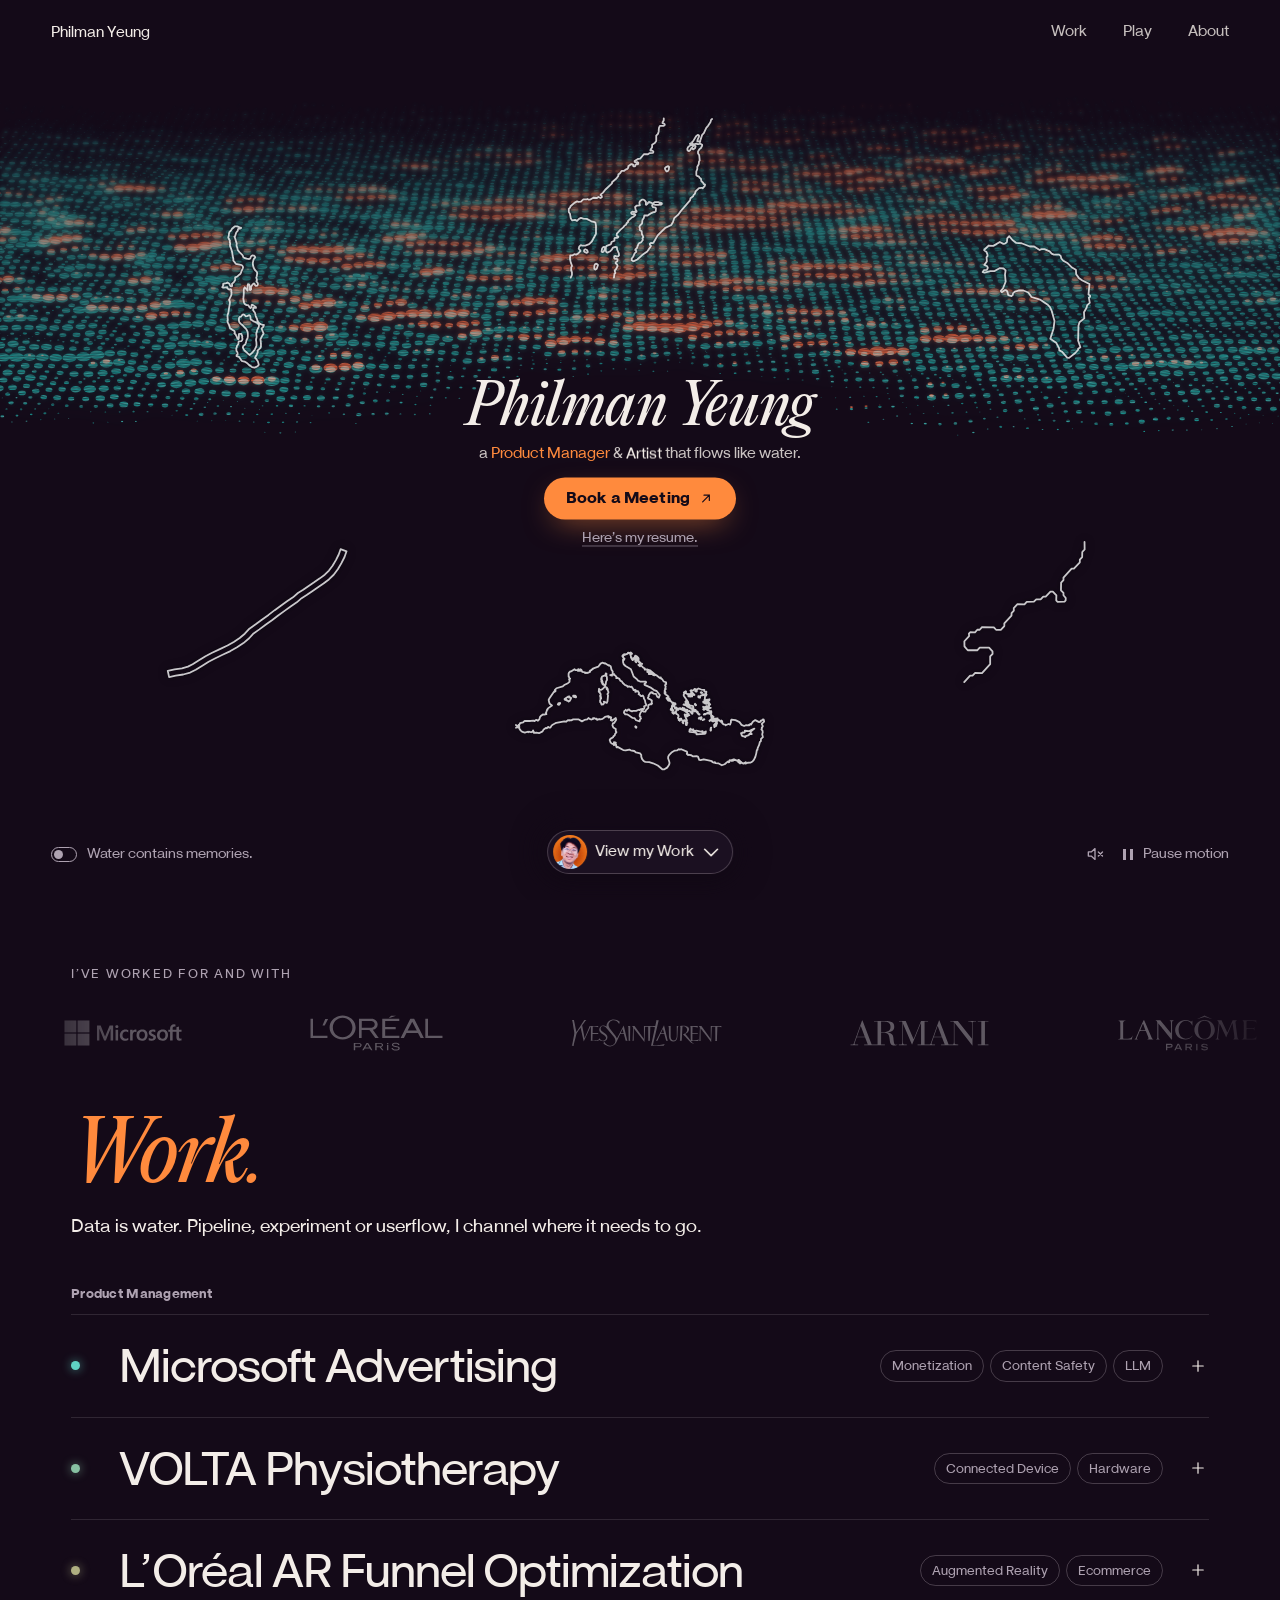
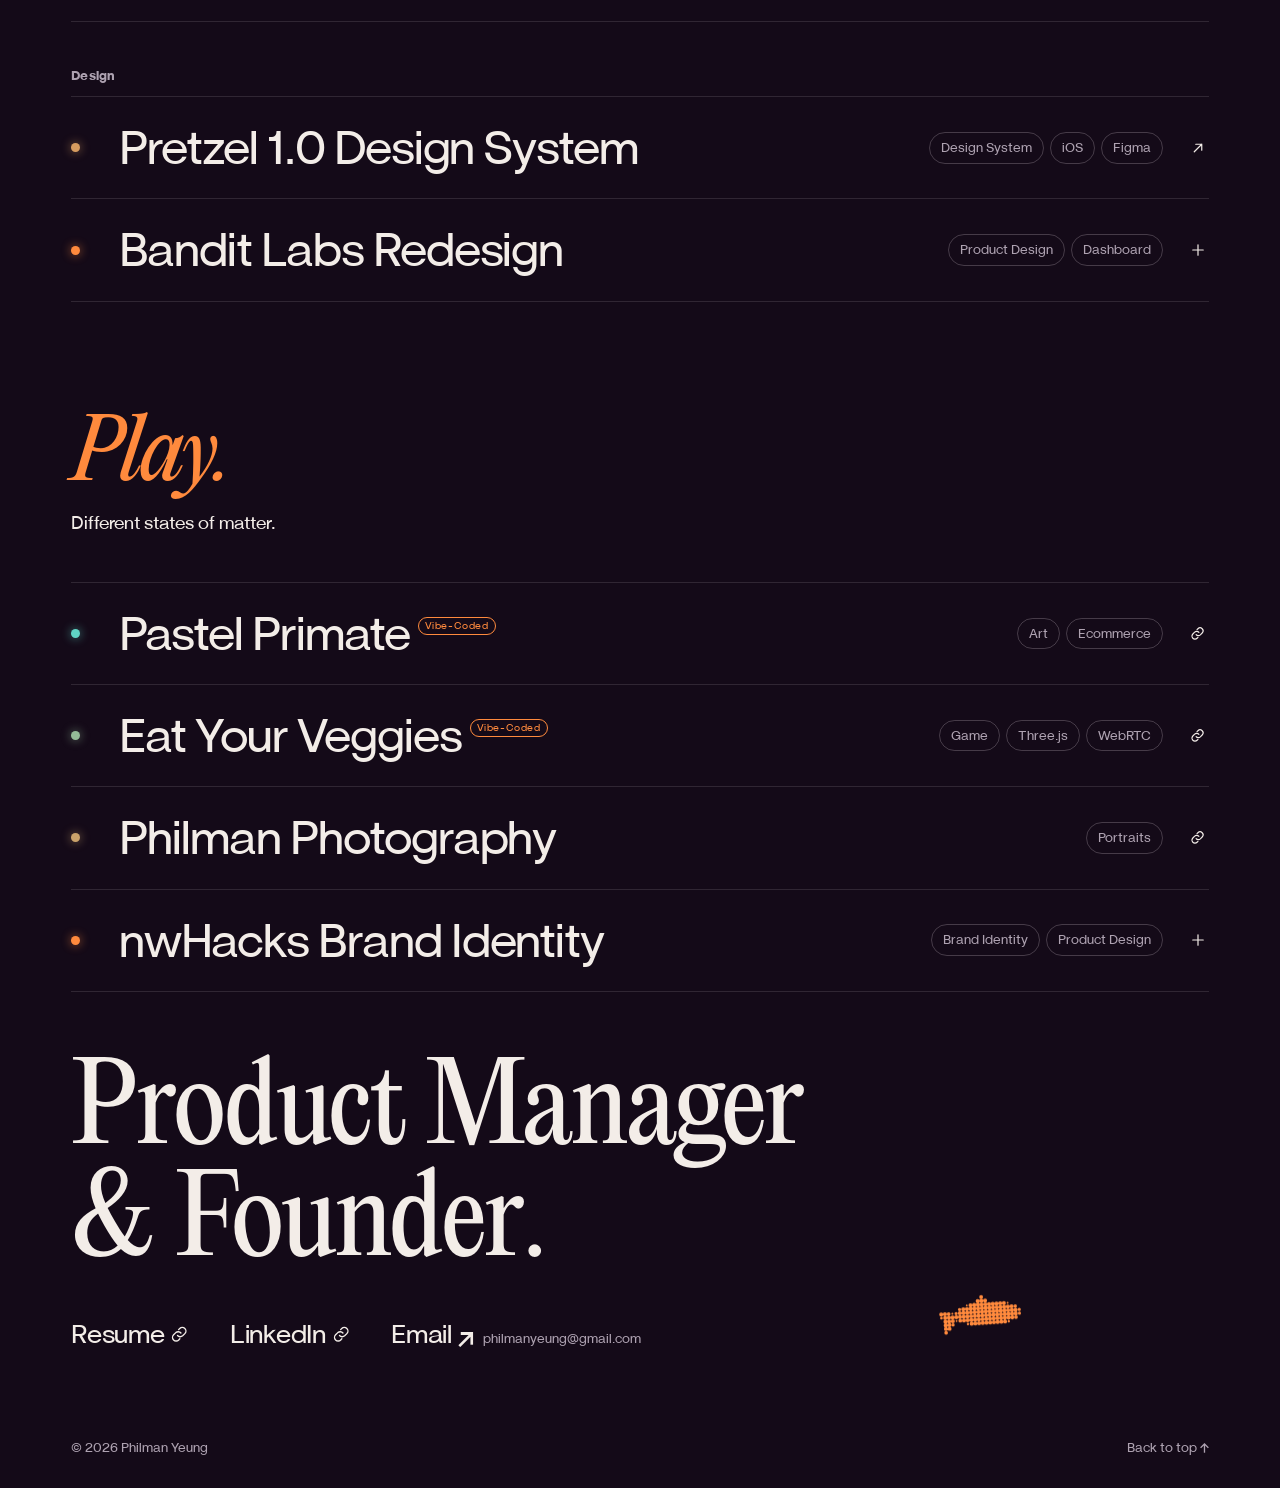
==== index.html @ 45d6788a "Book a Meeting: static Calendly href for no-JS and crawlers Co-Authored-By: Claude Opus 5.5 <noreply" ====
<!DOCTYPE html>
<html lang="en">
<head>
<meta charset="utf-8">
<meta name="viewport" content="width=device-width, initial-scale=1">
<meta name="theme-color" content="#140a18">
<title>Philman Yeung</title>
<meta name="description" content="Philman Yeung is a Toronto product manager. Ex-Microsoft Ads PM for monetization and AI content safety. Case studies, resume and contact.">
<meta property="og:type" content="website">
<meta property="og:site_name" content="Philman Yeung">
<meta property="og:title" content="Philman Yeung">
<meta property="og:description" content="Philman Yeung is a Toronto product manager. Ex-Microsoft Ads PM for monetization and AI content safety. Case studies, resume and contact.">
<meta name="twitter:card" content="summary">
<meta name="twitter:title" content="Philman Yeung">
<meta name="twitter:description" content="Philman Yeung is a Toronto product manager. Ex-Microsoft Ads PM for monetization and AI content safety. Case studies, resume and contact.">
<script>try{if(window===top&&sessionStorage.getItem("flow")){document.documentElement.className+=" flow-in";document.write('<style id="flow-cover">html.flow-in body>*:not(.flow-cv){transform:translateY(-12px)}html.flow-in body::before{content:"";position:fixed;inset:0;z-index:299;background:radial-gradient(circle,rgba(26,163,157,.42) 0 1.4px,transparent 1.9px) 0 0/14px 24.25px,radial-gradient(circle,rgba(26,163,157,.42) 0 1.4px,transparent 1.9px) 7px 12.12px/14px 24.25px,#140a18}</style>')}else if(window===top)sessionStorage.removeItem("flow")}catch(e){}</script>
<script type="application/ld+json">
{"@context":"https://schema.org","@type":"Person","name":"Philman Yeung","url":"https://philmanyeung.com/","jobTitle":"Product Manager & Designer","address":{"@type":"PostalAddress","addressLocality":"Toronto","addressRegion":"ON","addressCountry":"CA"},"alumniOf":{"@type":"CollegeOrUniversity","name":"University of British Columbia"},"knowsAbout":["Product management","Monetization","Experimentation","Design systems","AI content safety"],"email":"mailto:philmanyeung@gmail.com","sameAs":["https://www.linkedin.com/in/philmanyeung/","https://github.com/philmany","https://philmanyeung.mypixieset.com/"]}
</script>
<link rel="icon" href="favicon.svg" type="image/svg+xml">
<link rel="icon" href="favicon-32.png" sizes="32x32" type="image/png">
<link rel="apple-touch-icon" href="apple-touch-icon.png">
<link rel="preload" href="/fonts/ZTNature-Regular.woff2" as="font" type="font/woff2" crossorigin>
<link rel="preload" href="/fonts/PPEditorialNew-Italic.woff2" as="font" type="font/woff2" crossorigin>
<link rel="alternate" type="text/markdown" href="/llms.txt" title="Summary for AI assistants">
<link rel="stylesheet" href="styles.css">
</head>
<body>
<a class="skip" href="#work">Skip to work</a>
<div id="progress" aria-hidden="true"></div>

<header class="nav">
  <a class="brand" id="brand" href="#top">Philman Yeung</a>
  <nav aria-label="Sections">
    <a href="#work">Work</a>
    <a href="#play">Play</a>
    <a href="/about">About</a>
  </nav>
</header>

<main>
  <section class="hero" id="top" aria-labelledby="hero-name">
    <canvas class="glow" id="glow" aria-hidden="true"></canvas>
    <canvas class="water" id="water" aria-hidden="true"></canvas>
    <canvas class="haze" id="haze" aria-hidden="true"></canvas>
    <div class="hero-text" id="hero-text">
      <h1 id="hero-name"></h1>
      <p id="hero-tagline"></p>
      <a class="book" id="book" href="https://calendly.com/philmanyeung/30min" target="_blank" rel="noopener" data-tip="Clicking will open a new tab for Philman’s Calend.ly">Book a Meeting
        <svg viewBox="0 0 24 24" width="16" height="16" fill="none" stroke="currentColor" stroke-width="1.8" stroke-linecap="round" aria-hidden="true"><path d="M7 17L17 7M9 7h8v8"/></svg>
      </a>
      <a class="cv" id="cv" href="/Resume_2027_PhilmanYeung.pdf" target="_blank" rel="noopener">Here’s my resume.</a>
    </div>
    <div class="mem-layer" id="mem-layer" role="group" aria-label="Memories in the water. The same list is in the Play section."></div>
    <div class="hero-ctl">
      <button type="button" class="ctl" id="memories" aria-pressed="false"><span class="sw" aria-hidden="true"><i></i></span>Water contains memories.</button>
      <div class="cue-wrap">
        <a class="cue" id="cue" href="#work"><img class="ava" src="/img/avatar.jpg" width="34" height="34" alt="">View my Work
          <svg class="caret" viewBox="0 0 24 24" width="22" height="22" fill="none" stroke="currentColor" stroke-width="1.7" stroke-linecap="round" stroke-linejoin="round" aria-hidden="true"><path d="M5 9l7 7 7-7"/></svg></a>
      </div>
      <div class="ctl-r">
        <button type="button" class="ctl sound" id="sound" aria-pressed="false" aria-label="Play the sound of the waves">
          <svg viewBox="0 0 24 24" width="20" height="20" fill="none" stroke="currentColor" stroke-width="1.6" stroke-linecap="round" stroke-linejoin="round" aria-hidden="true">
            <path d="M4 9.5h3.5L12 5.5v13l-4.5-4H4z"/>
            <path class="wv" d="M15.5 9a4.2 4.2 0 0 1 0 6"/><path class="wv" d="M18 6.5a7.6 7.6 0 0 1 0 11"/>
            <path class="x" d="M16 9.5l5 5M21 9.5l-5 5"/>
          </svg>
        </button>
        <button type="button" class="ctl" id="pause" aria-pressed="false"><span class="pz" aria-hidden="true"></span><span class="pl">Pause motion</span></button>
      </div>
    </div>
  </section>

  <section class="brands" aria-labelledby="brands-h">
    <div class="wrap"><h2 class="brands-h rv" id="brands-h"></h2></div>
    <div class="marquee" id="marquee">
      <ul class="track" id="brand-track"></ul>
    </div>
  </section>

  <section class="section" id="work" aria-labelledby="work-h">
    <div class="wrap">
      <h2 class="sec" id="work-h" data-split><em>Work.</em></h2>
      <p class="sec-sub lead wide rv">Data is water. Pipeline, experiment or userflow, I channel where it needs to go.</p>
      <div class="work-list" id="work-list"></div>
    </div>
  </section>

  <section class="section" id="play" aria-labelledby="play-h">
    <div class="wrap">
      <h2 class="sec" id="play-h" data-split><em>Play.</em></h2>
      <p class="sec-sub lead rv">Different states of matter.</p>
      <div class="work-list" id="play-list"></div>
    </div>
  </section>

  <section class="section about" id="about" aria-labelledby="about-h">
    <canvas class="heron" id="heron" aria-hidden="true"></canvas>
    <button type="button" class="fish-bait" id="fish" aria-label="A fish swimming. Hover it, or press Enter, and a heron swoops down to catch it."></button>
    <div class="wrap">
      <h2 class="sec" id="about-h"></h2>
      <ul class="links" id="links"></ul>
    </div>
  </section>
</main>

<footer class="foot wrap">
  <span id="copy"></span>
  <a href="#top">Back to top <span aria-hidden="true">&uarr;</span></a>
</footer>

<div class="peek" id="peek" aria-hidden="true">
  <div class="peek-in" id="peek-in"></div>
</div>

<noscript><p class="wrap">This page needs JavaScript for the project list. <a href="/work/pretzel">Pretzel 1.0 case study</a> · <a href="https://www.linkedin.com/in/philmanyeung/">LinkedIn</a> · <a href="mailto:philmanyeung@gmail.com">philmanyeung@gmail.com</a></p></noscript>

<script src="flow.js"></script>
<script src="data.js"></script>
<script src="rolodex.js"></script>
<script src="shapes.js"></script>
<script src="water.js"></script>
<script src="app.js"></script>
<script src="heron.js"></script>
<script src="sound.js"></script>
</body>
</html>
---- styles.css ----
/* One dark world. Centred halftone pool, then a single editorial column. */
/* Type. All type is self-hosted from fonts/ as WOFF2.
   ZT Nature: body and UI (Regular, Italic, Bold, Bold Italic). PP Editorial New: headings (Regular, Italic, Ultrabold). */
@font-face { font-family: "ZT Nature"; src: url("fonts/ZTNature-Regular.woff2") format("woff2"); font-weight: 400; font-style: normal; font-display: swap; }
@font-face { font-family: "ZT Nature"; src: url("fonts/ZTNature-Italic.woff2") format("woff2"); font-weight: 400; font-style: italic; font-display: swap; }
@font-face { font-family: "ZT Nature"; src: url("fonts/ZTNature-Bold.woff2") format("woff2"); font-weight: 700; font-style: normal; font-display: swap; }
@font-face { font-family: "ZT Nature"; src: url("fonts/ZTNature-BoldItalic.woff2") format("woff2"); font-weight: 700; font-style: italic; font-display: swap; }
@font-face { font-family: "PP Editorial New"; src: url("fonts/PPEditorialNew-Regular.woff2") format("woff2"); font-weight: 400; font-style: normal; font-display: swap; }
@font-face { font-family: "PP Editorial New"; src: url("fonts/PPEditorialNew-Italic.woff2") format("woff2"); font-weight: 400; font-style: italic; font-display: swap; }
@font-face { font-family: "PP Editorial New"; src: url("fonts/PPEditorialNew-Ultrabold.woff2") format("woff2"); font-weight: 800; font-style: normal; font-display: swap; }

:root {
  --bg: #140a18;
  --bg-2: #1e1223;
  --text: #f3ede8;
  --muted: #aea2b1;
  --line: rgba(243, 233, 240, 0.12);
  --line-2: rgba(243, 233, 240, 0.22);
  --accent: #5fd3c4;
  --accent-2: #ff8a3d;
  --sans: "ZT Nature", "Helvetica Neue", Arial, sans-serif;
  --serif: "PP Editorial New", "Iowan Old Style", Georgia, serif;
  --gutter: clamp(20px, 4vw, 56px);
  --ease: cubic-bezier(0.2, 0.8, 0.2, 1);
  --ease-io: cubic-bezier(0.77, 0, 0.18, 1);
  color-scheme: dark;
}

* { box-sizing: border-box; margin: 0; padding: 0; }
html { scroll-behavior: smooth; }
body {
  background: var(--bg); color: var(--text);
  font: 400 17px/1.55 var(--sans); -webkit-font-smoothing: antialiased; overflow-x: hidden;
}
a { color: inherit; }
::selection { background: var(--accent); color: var(--bg); }
:focus-visible { outline: 2px solid var(--accent); outline-offset: 4px; border-radius: 4px; }
.wrap { max-width: 1240px; margin: 0 auto; padding: 0 var(--gutter); }
.sr { position: absolute; width: 1px; height: 1px; overflow: hidden; clip-path: inset(50%); white-space: nowrap; }
.skip { position: absolute; left: -999px; top: 10px; z-index: 500; background: var(--bg); padding: 8px 12px; }
.skip:focus { left: 12px; }

#progress {
  position: fixed; top: 0; left: 0; right: 0; height: 2px; z-index: 120;
  background: var(--accent-2); transform-origin: 0 50%; transform: scaleX(0);
}

/* Nav */
.nav {
  position: fixed; top: 0; left: 0; right: 0; z-index: 100;
  display: flex; justify-content: space-between; align-items: center;
  padding: 20px var(--gutter); color: var(--text); pointer-events: none;
  transition: background 0.5s, -webkit-backdrop-filter 0.5s, backdrop-filter 0.5s, border-color 0.5s; border-bottom: 1px solid transparent;
}
.nav.solid { background: rgba(20, 10, 24, 0.76); -webkit-backdrop-filter: blur(14px); backdrop-filter: blur(14px); border-bottom-color: var(--line); }
.nav a { pointer-events: auto; text-decoration: none; font-size: 15px; }
.nav nav { display: flex; gap: clamp(18px, 3vw, 36px); }
.nav nav a, .links a, .foot a {
  background: linear-gradient(currentColor, currentColor) 0 100% / 0 1px no-repeat;
  transition: background-size 0.5s var(--ease), opacity 0.3s; padding-bottom: 2px;
}
.nav nav a { opacity: 0.8; }
.nav nav a:hover, .nav nav a:focus-visible, .links a:hover, .links a:focus-visible, .foot a:hover { background-size: 100% 1px; opacity: 1; }

/* Hero */
.hero {
  position: relative; height: clamp(640px, 100svh, 1000px); overflow: hidden; isolation: isolate;
}
.hero canvas { position: absolute; inset: 0; width: 100%; height: 100%; display: block; }
.hero .glow { filter: blur(14px) saturate(1.2); opacity: 0.18; z-index: 0; }
.hero .water {
  z-index: 1;
  -webkit-mask: linear-gradient(to bottom, transparent 8%, rgba(0,0,0,0.25) 20%, #000 52%);
  mask: linear-gradient(to bottom, transparent 8%, rgba(0,0,0,0.25) 20%, #000 52%);
}
/* depth of field: the far water, softly blurred, crossfades into the sharp near water */
.hero .haze {
  z-index: 1; filter: blur(2.2px); opacity: 0.95; pointer-events: none;
  -webkit-mask: linear-gradient(to bottom, #000 8%, rgba(0,0,0,0.8) 20%, transparent 52%);
  mask: linear-gradient(to bottom, #000 8%, rgba(0,0,0,0.8) 20%, transparent 52%);
}
.hero:not(.live)::before {
  content: ""; position: absolute; left: 50%; top: 52%; width: min(82vw, 1040px); height: min(64vh, 620px);
  transform: translate(-50%, -50%);
  background: radial-gradient(circle, #1c7076 1.7px, transparent 2.3px) 0 0 / 9px 9px;
  -webkit-mask: radial-gradient(closest-side, transparent 30%, #000 45%, #000 88%, transparent);
  mask: radial-gradient(closest-side, transparent 30%, #000 45%, #000 88%, transparent);
}
.hero-text {
  position: absolute; left: 50%; top: 52%; transform: translate(-50%, -50%); z-index: 3;
  width: min(88vw, 460px); text-align: center; transition: opacity 0.6s var(--ease);
}
.hero h1 {
  font: italic 400 clamp(40px, 4.4vw, 64px)/1 var(--serif); letter-spacing: -0.01em;
}
.hero-text p { margin-top: 4px; font-size: clamp(15px, 1.2vw, 17px); color: rgba(243, 237, 232, 0.82); text-wrap: balance; }
.hero-text > * { opacity: 0; transform: translateY(14px); filter: blur(6px); transition: opacity 1.1s var(--ease), transform 1.1s var(--ease), filter 1.1s var(--ease); }
.hero.ready .hero-text > * { opacity: 1; transform: none; filter: none; }
.hero.ready .hero-text p { transition-delay: 0.15s; }
.hero-text p em { font-style: normal; color: var(--accent-2); }
.hero.memories .hero-text { opacity: 0.12; }

.hero-ctl {
  position: absolute; left: 0; right: 0; bottom: 24px; z-index: 4;
  display: flex; justify-content: space-between; gap: 16px; padding: 0 var(--gutter);
}
.ctl {
  display: inline-flex; align-items: center; gap: 10px; min-height: 44px;
  background: none; border: 0; color: var(--muted); font: 400 13.5px/1 var(--sans); cursor: pointer; transition: color 0.3s;
}
.ctl:hover, .ctl[aria-pressed="true"] { color: var(--text); }
.sw { width: 26px; height: 15px; border-radius: 8px; border: 1px solid currentColor; position: relative; transition: background 0.4s, border-color 0.4s; }
.sw i { position: absolute; top: 2px; left: 2px; width: 9px; height: 9px; border-radius: 50%; background: currentColor; transition: transform 0.45s var(--ease), background 0.4s; }
.ctl[aria-pressed="true"] .sw { background: var(--accent); border-color: var(--accent); }
.ctl[aria-pressed="true"] .sw i { transform: translateX(11px); background: var(--bg); }
.hero-ctl { align-items: center; }
.ctl-r { display: flex; align-items: center; gap: 6px; }
/* scroll cue: a pill with Philman's photo */
.cue-wrap {
  position: absolute; left: 50%; bottom: 0; transform: translateX(-50%);
  animation: cue 4.2s ease-in-out infinite;
}
.cue-wrap:hover, .cue-wrap:focus-within { animation-play-state: paused; }
@keyframes cue { 0%, 100% { translate: 0 0; } 50% { translate: 0 -4px; } }
.cue {
  display: inline-flex; align-items: center; gap: 8px; min-height: 44px; padding: 4px 10px 4px 5px;
  font-size: 15px; letter-spacing: 0.01em; white-space: nowrap; color: var(--text); text-decoration: none;
  border-radius: 999px; border: 1px solid var(--line-2);
  background: rgba(30, 18, 35, 0.86); -webkit-backdrop-filter: blur(10px); backdrop-filter: blur(10px);
  /* dark feather so it reads over the moving water */
  box-shadow: 0 0 22px 14px rgba(20, 10, 24, 0.72), 0 8px 24px -8px rgba(0, 0, 0, 0.6);
  transition: border-color 0.3s, background 0.3s;
}
.ava { width: 34px; height: 34px; border-radius: 50%; object-fit: cover; flex: none; }
.cue:hover, .cue:focus-visible { border-color: rgba(95, 211, 196, 0.6); background: rgba(36, 22, 42, 0.92); }
.cue .caret { margin-left: -2px; transition: transform 0.4s var(--ease); }
.cue:hover .caret, .cue:focus-visible .caret { transform: translateY(2px); }
/* resume: secondary link under the booking button */
.cv {
  display: table; margin: 2px auto 0; font-size: 13.5px; color: var(--muted);
  text-decoration: underline; text-decoration-thickness: 1px; text-underline-offset: 3px; text-decoration-color: rgba(174, 162, 177, 0.55);
  padding: 6px 8px; border-radius: 6px; transition: text-decoration-color 0.3s, color 0.3s, opacity 1.1s var(--ease) 0.4s, transform 1.1s var(--ease) 0.4s, filter 1.1s var(--ease) 0.4s;
}
.cv:hover, .cv:focus-visible { color: var(--accent-2); text-decoration-color: currentColor; }
/* primary call to action */
.book {
  display: inline-flex; align-items: center; gap: 8px; margin-top: 12px; min-height: 42px; padding: 0 22px;
  border-radius: 999px; background: var(--accent-2); color: var(--bg); text-decoration: none;
  font: 700 15.5px/1 var(--sans); letter-spacing: 0.01em;
  box-shadow: 0 0 0 0 rgba(255, 138, 61, 0.45), 0 10px 30px -10px rgba(255, 138, 61, 0.6);
  transition: background 0.3s, box-shadow 0.4s var(--ease), translate 0.4s var(--ease), opacity 1.1s var(--ease) 0.3s, transform 1.1s var(--ease) 0.3s, filter 1.1s var(--ease) 0.3s;
}
.book svg { transition: transform 0.4s var(--ease); }
.book:hover, .book:focus-visible { background: #ffa05f; translate: 0 -2px; box-shadow: 0 0 0 6px rgba(255, 138, 61, 0.16), 0 14px 34px -10px rgba(255, 138, 61, 0.7); }
.book:hover svg, .book:focus-visible svg { transform: translate(2px, -2px); }
.book:focus-visible { outline-color: var(--text); }
.sound { width: 44px; justify-content: center; }
.sound .x { display: inline; }
.sound .wv { display: none; }
.sound[aria-pressed="true"] .x { display: none; }
.sound[aria-pressed="true"] .wv { display: inline; animation: wv 1.8s ease-in-out infinite; }
.sound[aria-pressed="true"] .wv + .wv { animation-delay: 0.3s; }
@keyframes wv { 50% { opacity: 0.35; } }
.pz { width: 10px; height: 11px; border-left: 3px solid currentColor; border-right: 3px solid currentColor; }
.ctl[aria-pressed="true"] .pz { border: 0; width: 0; height: 0; border-left: 10px solid currentColor; border-top: 6px solid transparent; border-bottom: 6px solid transparent; }

/* Memories: white outlines of each body of water */
.mem-layer { position: absolute; inset: 0; z-index: 2; pointer-events: none; }
.mem {
  position: absolute; min-width: 44px; min-height: 44px; border: 0; background: none; padding: 0;
  cursor: pointer; pointer-events: auto; color: inherit; font: inherit; transition: opacity 0.6s var(--ease);
}
.mem-fx {
  position: absolute; inset: 0; pointer-events: none; transform-origin: 50% 50%;
  transition: transform 1.3s cubic-bezier(0.22, 1.28, 0.36, 1);
}
.mem.on .mem-fx { transform: translate(var(--tx, 0px), var(--ty, 0px)) scale(var(--sc, 1)); }
.shape { position: absolute; inset: 0; width: 100%; height: 100%; overflow: visible; }
.shape path {
  fill: none; stroke: #fff; stroke-width: 1.8; stroke-linejoin: round; stroke-linecap: round; vector-effect: non-scaling-stroke;
  opacity: 0.78; transition: opacity 0.4s, stroke-width 0.4s;
}
.shape { filter: drop-shadow(0 0 1.5px rgba(12, 6, 16, 0.85)) drop-shadow(0 0 4px rgba(12, 6, 16, 0.45)); }
.mem:hover .shape path, .mem:focus-visible .shape path, .mem.on .shape path, .hero.memories .shape path { opacity: 1; stroke-width: 2.3; }
.mem:focus-visible { outline-offset: 8px; }
.mem-card {
  position: absolute; left: 50%; top: calc(100% + 10px); white-space: nowrap; text-align: left; z-index: 2;
  transform: translate(calc(-50% + var(--shift, 0px)), 6px); opacity: 0; visibility: hidden; pointer-events: none;
  background: rgba(20, 10, 24, 0.8); -webkit-backdrop-filter: blur(10px); backdrop-filter: blur(10px);
  border: 1px solid var(--line-2); border-radius: 12px; padding: 10px 13px;
  transition: opacity 0.4s, transform 1.3s cubic-bezier(0.22, 1.28, 0.36, 1), visibility 0s 0.4s;
}
.mem.up .mem-card { top: auto; bottom: calc(100% + 10px); transform: translate(calc(-50% + var(--shift, 0px)), -6px); }
.mem:hover .mem-card, .mem:focus-visible .mem-card, .hero.memories .mem-card {
  opacity: 1; visibility: visible; transform: translate(calc(-50% + var(--shift, 0px)), 0); transition-delay: 0s;
}
.mem.on .mem-card, .mem.on:hover .mem-card, .hero.memories .mem.on .mem-card {
  opacity: 1; visibility: visible; transition-delay: 0s;
  transform: translate(calc(-50% + var(--shift, 0px) + var(--tx, 0px)), calc(var(--ty, 0px) + var(--cdy, 0px)));
}
.mem.on { z-index: 5; }
.mem-card b { display: block; font-weight: 500; font-size: 14.5px; }
.mem-card span { display: block; font-size: 12.5px; color: var(--muted); line-height: 1.45; }
.mem-card .when { color: var(--accent); }
/* Snapshots: a small photo resting beside each outline, shown with "Water contains memories." or on focus */
.mem-snap {
  position: absolute; bottom: -10px; z-index: 1; pointer-events: none; line-height: 0;
  padding: 3px; background: #f4efe8; border-radius: 4px;
  box-shadow: 0 14px 28px rgba(8, 3, 12, 0.55), 0 2px 6px rgba(8, 3, 12, 0.4);
  opacity: 0; visibility: hidden; --r: 4deg; --s: 0.86;
  transform: translate(var(--mx, 0px), var(--my, 14px)) rotate(0deg) scale(var(--s));
  transition: opacity 0.5s var(--ease), transform 1.1s cubic-bezier(0.22, 1.28, 0.36, 1), visibility 0s 0.5s;
}
.mem-snap img { display: block; height: 96px; width: auto; border-radius: 2px; }
.mem-snap.wide img { height: 70px; }
.snap-right .mem-snap { left: calc(100% - 16px); transform-origin: 0% 100%; }
.snap-left .mem-snap { right: calc(100% - 16px); transform-origin: 100% 100%; --r: -4deg; }
.snap-below .mem-snap { left: 50%; bottom: auto; top: calc(100% - 6px); transform-origin: 50% 0%; --r: 3deg; margin-left: -24px; }
.hero.memories .mem-snap, .mem.on .mem-snap {
  opacity: 1; visibility: visible; pointer-events: auto; --s: 1; --my: 0px;
  transform: translate(var(--mx, 0px), var(--my)) rotate(var(--r)) scale(var(--s));
  transition-delay: calc(var(--i, 0) * 70ms), calc(var(--i, 0) * 70ms), 0s;
}
.hero.memories .mem-snap:hover { --s: 1.7; transition-delay: 0s; }
.mem.on .mem-snap { --mx: calc(var(--tx, 0px) + var(--sdx, 0px)); --my: calc(var(--ty, 0px) + var(--sdy, 0px)); --s: 2.9; transition-delay: 0.15s, 0.15s, 0s; }
.mem.on .mem-snap:hover { --s: 3.1; transition-delay: 0s; }
.mem.has-snap:hover { z-index: 4; }
.mem.on { z-index: 5; }
.hero.focus .mem:not(.on) .mem-snap { opacity: 0.2; }
@media (max-width: 760px) {
  .mem-snap { padding: 2px; bottom: -6px; }
  .mem-snap img { height: 54px; }
  .mem-snap.wide img { height: 40px; }
  .snap-right .mem-snap { left: calc(100% - 8px); }
  .snap-left .mem-snap { right: calc(100% - 8px); }
}
@media (prefers-reduced-motion: reduce) { .mem-snap { transition: opacity 0.3s, visibility 0s; } }

/* focus: the lake dims so the outline reads */
.hero .water, .hero .glow, .hero .haze { transition: opacity 0.9s var(--ease); }
.hero.focus .water, .hero.focus .haze { opacity: 0.3; }
.hero.focus .glow { opacity: 0.12; }
.hero.memories .water, .hero.memories .haze { opacity: 0.5; }
.hero.focus .hero-text { opacity: 0.1; }
.hero.focus .mem:not(.on) { opacity: 0.25; }

/* Sections */
.section { padding: clamp(72px, 9vw, 120px) 0 0; }
.brands + .section { padding-top: clamp(28px, 3.5vw, 48px); }
.eyebrow { font-size: 12.5px; letter-spacing: 0.14em; text-transform: uppercase; color: var(--muted); display: flex; gap: 12px; align-items: center; }
.eyebrow b { color: var(--accent); font-weight: 500; font-variant-numeric: tabular-nums; }
h2.sec { font: 400 clamp(46px, 6.4vw, 96px)/0.98 var(--serif); letter-spacing: -0.02em; margin: 0; text-wrap: balance; }
h2.sec em { font-style: italic; color: var(--accent-2); }
.sec-sub.lead { color: var(--text); }
.sec-sub.wide { max-width: none; }
@media (min-width: 760px) { .nowrap { white-space: nowrap; } }
/* rolodex title */
.roll-wrap { display: inline; }
.roll { position: relative; display: inline-block; vertical-align: bottom; perspective: 400px; text-align: left;
  /* A window, like a real rolodex: flipping words stay on their own line instead of swinging into the line below.
     The negative insets leave room for descenders and for a longer word mid-flip. */
  clip-path: inset(-0.12em -3em -0.24em -0.1em); }
.roll-size { visibility: hidden; transition: none; }
.roll-w {
  position: absolute; left: 0; top: 0; white-space: nowrap; color: var(--text);
  transform-origin: 50% 50% -0.6em; transform: rotateX(-88deg); opacity: 0;
  transition: transform 0.6s cubic-bezier(0.3, 1.3, 0.5, 1), opacity 0.45s;
}
.roll-w.in { transform: rotateX(0deg); opacity: 1; }
.roll-w.out { transform: rotateX(88deg); opacity: 0; transition: transform 0.5s ease-in, opacity 0.4s; }
.sec-sub { margin-top: 12px; font-size: clamp(17px, 1.4vw, 20px); color: var(--muted); max-width: 36rem; }

/* reveal (as in the Pretzel case study) */
.rv { opacity: 0; transform: translateY(36px); transition: opacity 0.9s var(--ease), transform 0.9s var(--ease); }
.rv.in { opacity: 1; transform: none; }
/* Each word is a clip window for the reveal. Padding (cancelled by negative margin, so layout is unchanged)
   gives tall capitals, descenders and italic overhang room so no glyph is cut. */
.split .w { display: inline-block; overflow: hidden; vertical-align: top; padding: 0.22em 0.16em 0.24em 0.16em; margin: -0.22em -0.16em -0.24em -0.16em; }
.split .w > span { display: inline-block; transform: translateY(135%); transition: transform 1s var(--ease); }
.split.in .w > span { transform: none; }

/* Brands marquee */
.brands { padding-top: clamp(40px, 5vw, 64px); }
.brands-h { font-size: 12.5px; font-weight: 400; letter-spacing: 0.14em; text-transform: uppercase; color: var(--muted); }
.marquee {
  margin-top: 8px; overflow: hidden;
  -webkit-mask: linear-gradient(90deg, transparent, #000 10%, #000 90%, transparent);
  mask: linear-gradient(90deg, transparent, #000 10%, #000 90%, transparent);
}
.track { list-style: none; display: flex; width: max-content; animation: marquee 38s linear infinite; }
.marquee:hover .track, .marquee:focus-within .track { animation-play-state: paused; }
@keyframes marquee { to { transform: translateX(-50%); } }
.logo-item { display: flex; align-items: center; height: clamp(64px, 6.5vw, 84px); padding: 0 clamp(36px, 5vw, 72px); }
.logo-item a { display: flex; align-items: center; height: 100%; border-radius: 8px; }
.logo-item a:focus-visible { outline-offset: 6px; }
.logo-item img { height: var(--h, 28px); width: auto; display: block; opacity: 0.32; transition: opacity 0.5s var(--ease), filter 0.5s; }
.wordmark {
  font: 500 clamp(18px, 1.7vw, 24px)/1 var(--sans); letter-spacing: 0.08em; text-transform: uppercase; white-space: nowrap;
  color: #fff; opacity: 0.3; transition: opacity 0.5s var(--ease), text-shadow 0.5s;
}
.logo-item:hover img, .logo-item:hover .wordmark, .logo-item a:focus-visible img { opacity: 1; }

/* Work */
.work-list { margin-top: clamp(28px, 3.5vw, 48px); }
.group + .group { margin-top: 44px; }
.group-h { display: flex; justify-content: space-between; font-size: 13px; color: var(--muted); padding-bottom: 10px; letter-spacing: 0.02em; }
.group-h .count { font-variant-numeric: tabular-nums; }
.rows { list-style: none; }
.row { position: relative; border-top: 1px solid var(--line); transition: opacity 0.45s var(--ease); }
.row:last-child { border-bottom: 1px solid var(--line); }
.row::after {
  content: ""; position: absolute; left: 0; right: 0; bottom: -1px; height: 1px; background: var(--accent);
  transform: scaleX(0); transform-origin: 0 50%; transition: transform 0.8s var(--ease); z-index: 1;
}
.row:hover::after, .row:focus-within::after, .row.demo::after { transform: scaleX(1); }
@media (hover: hover) { .rows:hover .row:not(:hover), .demo-on .row:not(.demo) { opacity: 0.72; } }  /* keeps dimmed rows at WCAG AA contrast */
.row-link {
  width: 100%; display: grid; grid-template-columns: 24px minmax(0, 1fr) auto 22px; align-items: center; gap: 24px;
  padding: clamp(18px, 2.2vw, 26px) 0; background: none; border: 0; color: inherit; font: inherit; text-align: left;
  text-decoration: none; cursor: pointer;
}
.row-link:focus-visible { outline-offset: -2px; }
.dot { position: relative; width: 9px; height: 9px; border-radius: 50%; justify-self: start;
  background: var(--c, var(--accent)); box-shadow: 0 0 10px 1px color-mix(in srgb, var(--c, var(--accent)) 45%, transparent);
  transition: transform 0.6s var(--ease); }
.dot::before, .dot::after { content: ""; position: absolute; inset: -5px; border-radius: 50%;
  border: 1px solid var(--c, var(--accent)); opacity: 0; transform: scale(0.4); }
.row-link:hover .dot, .row-link:focus-visible .dot, .row.open .dot, .row.demo .dot { transform: scale(1.25); }
.row-link:hover .dot::before, .row-link:focus-visible .dot::before, .row.demo .dot::before { animation: ring 1.8s var(--ease) infinite; }
.row-link:hover .dot::after, .row-link:focus-visible .dot::after, .row.demo .dot::after { animation: ring 1.8s var(--ease) 0.6s infinite; }
@keyframes ring { 0% { opacity: 0.8; transform: scale(0.4); } 100% { opacity: 0; transform: scale(2.4); } }
.ai { white-space: nowrap; display: inline-block; vertical-align: 2.1em; margin-left: 8px; font-size: max(10px, 0.2em);  font-weight: 500;
  letter-spacing: 0.06em; line-height: 1; color: var(--accent-2); border: 1px solid currentColor; border-radius: 999px; padding: 0.3em 0.6em; }
@media (max-width: 760px) { .ai { vertical-align: 1.2em; } }
.ic.out svg { width: 17px; height: 17px; }
.row-link:hover .ic.out svg { transform: scale(1.15); }
.li-ic { display: inline-block; vertical-align: -0.05em; }
.li-ic svg { width: 0.8em; height: 0.8em; display: block; }
.tip { position: fixed; left: 0; top: 0; z-index: 260; pointer-events: none; white-space: nowrap;
  font-size: 13.5px; font-weight: 700; line-height: 1.2; letter-spacing: 0.01em; color: var(--accent-2); background: rgba(20, 10, 24, 0.96); -webkit-backdrop-filter: blur(8px); backdrop-filter: blur(8px);
  border: 1px solid rgba(255, 138, 61, 0.6); border-radius: 8px; padding: 7px 12px;
  box-shadow: 0 10px 26px -8px rgba(0, 0, 0, 0.7); opacity: 0; transition: opacity 0.25s; }
.tip.on { opacity: 1; }
@media (prefers-reduced-motion: reduce) { .row-link:hover .dot::before, .row-link:hover .dot::after { animation: none; } }
.ttl { font-size: clamp(28px, 3.7vw, 54px); line-height: 1.04; letter-spacing: -0.022em; font-weight: 400; transition: transform 0.8s var(--ease), color 0.4s; }
.row-link:hover .ttl, .row.open .ttl, .row.demo .ttl { transform: translateX(14px); }
.tags { display: flex; gap: 6px; flex-wrap: wrap; justify-content: flex-end; }
.tags span { font-size: 12.5px; color: var(--muted); border: 1px solid var(--line-2); border-radius: 999px; padding: 5px 11px; white-space: nowrap; transition: border-color 0.4s, color 0.4s; }
.row-link:hover .tags span, .row.demo .tags span { border-color: rgba(95, 211, 196, 0.5); color: var(--text); }
.ic { width: 22px; height: 22px; display: grid; place-items: center; }
.ic svg { width: 18px; height: 18px; transition: transform 0.7s var(--ease); }
.row-link:hover .ic.go svg { transform: rotate(45deg); }
.row.open .ic.plus svg { transform: rotate(135deg); }

.panel { display: grid; grid-template-rows: 0fr; transition: grid-template-rows 0.9s var(--ease-io); }
.row.open .panel { grid-template-rows: 1fr; }
.panel > div { overflow: hidden; min-height: 0; }
.panel-in {
  padding: 0 0 28px 48px; max-width: 760px; opacity: 0; transform: translateY(-12px);
  transition: opacity 0.5s, transform 0.9s var(--ease);
}
.row.open .panel-in { opacity: 1; transform: none; transition-delay: 0.15s; }
.soon { display: inline-flex; align-items: center; gap: 10px; font-size: 13px; color: var(--accent); letter-spacing: 0.04em; }
.soon::before { content: ""; width: 7px; height: 7px; border-radius: 50%; background: var(--accent); animation: breathe 2.4s ease-in-out infinite; }
@keyframes breathe { 50% { opacity: 0.3; } }
.panel-in .sum { margin-top: 10px; font-size: 19px; color: var(--text); }

/* Live preview that follows the cursor */
.peek {
  position: fixed; left: 0; top: 0; z-index: 90; width: 420px; height: 263px; pointer-events: none;
  border-radius: 14px; overflow: hidden; background: var(--bg-2);
  box-shadow: 0 40px 80px -30px rgba(0, 0, 0, 0.8), 0 0 0 1px var(--line);
  clip-path: circle(0% at 50% 50%); transition: clip-path 0.7s var(--ease-io); will-change: transform;
}
.peek.on { clip-path: circle(75% at 50% 50%); }
.peek-in { position: absolute; inset: 0; }
.layer { position: absolute; inset: 0; opacity: 0; transition: opacity 0.35s; }
.layer.on { opacity: 1; }
.layer iframe { width: 1680px; height: 1050px; border: 0; transform: scale(0.25); transform-origin: 0 0; background: #fbfaf7; }
.layer canvas { width: 100%; height: 100%; display: block; }
.layer .shot { width: 100%; height: 100%; object-fit: cover; object-position: top center; display: block; }
.layer .wip {
  position: absolute; left: 14px; bottom: 12px; font-size: 12px; color: var(--text);
  background: rgba(20, 10, 24, 0.72); -webkit-backdrop-filter: blur(8px); backdrop-filter: blur(8px);
  border: 1px solid var(--line-2); border-radius: 999px; padding: 5px 11px;
}

.layer .cap {
  position: absolute; left: 0; right: 0; bottom: 0; margin: 0; padding: 26px 16px 13px;
  font-size: 12.5px; line-height: 1.45; color: var(--text);
  background: linear-gradient(to top, rgba(20, 10, 24, 0.92) 55%, rgba(20, 10, 24, 0));
}

/* About page */
.ab-head { padding-top: clamp(150px, 18vw, 240px); }
.ab-name { font: italic 400 clamp(64px, 10.5vw, 168px)/0.92 var(--serif); letter-spacing: -0.02em; margin: 0; }
.ab-role { margin-top: clamp(14px, 1.6vw, 22px); font-size: clamp(20px, 2vw, 28px); color: var(--muted); }
.ab-claim { text-wrap: balance; margin-top: clamp(40px, 6vw, 80px); font: 400 clamp(40px, 5.4vw, 84px)/1 var(--serif); letter-spacing: -0.015em; }
.ab-claim em { font-style: italic; color: var(--accent-2); }
.ab-body { display: grid; grid-template-columns: minmax(0, 0.9fr) minmax(0, 1.25fr); gap: clamp(40px, 7vw, 120px);
  align-items: start; padding-top: clamp(72px, 10vw, 150px); }
.portrait { position: sticky; top: 110px; margin: 0; aspect-ratio: 4 / 5; border-radius: 18px; overflow: hidden;
  background: radial-gradient(120% 90% at 30% 10%, rgba(95, 211, 196, 0.08), transparent 60%), #1a0e20; border: 1px solid var(--line); }
.portrait canvas, .portrait img { position: absolute; inset: 0; width: 100%; height: 100%; display: block; object-fit: cover; }
.portrait-note { position: absolute; left: 16px; bottom: 14px; font-size: 12px; color: var(--text);
  background: rgba(20, 10, 24, 0.72); -webkit-backdrop-filter: blur(8px); backdrop-filter: blur(8px);
  border: 1px solid var(--line-2); border-radius: 999px; padding: 5px 11px; }
.portrait.has-photo .portrait-note, .portrait.has-photo canvas { display: none; }
.ab-text p { font-size: clamp(19px, 1.65vw, 24px); line-height: 1.55; letter-spacing: -0.005em; max-width: 34em; }
.ab-text p + p { margin-top: 1.25em; }
.ab-text .flow { font-family: var(--serif); font-style: italic; font-size: 1.12em; line-height: 1; color: var(--accent-2); }
.ab-text .ab-place { color: var(--accent); }
.ab-text .ab-close { margin-top: 2em; padding-top: 1.4em; border-top: 1px solid var(--line);
  font: italic 400 clamp(28px, 2.7vw, 40px)/1.2 var(--serif); letter-spacing: -0.01em; }
.ab-end { margin-top: clamp(24px, 4vw, 56px); }
.nav nav a[aria-current="page"] { opacity: 1; background-size: 100% 1px; }
@media (max-width: 860px) {
  .ab-body { grid-template-columns: minmax(0, 1fr); }
  .portrait { position: relative; top: 0; max-width: 420px; }
}


/* Play */
.play-grid { display: grid; grid-template-columns: minmax(0, 1fr) minmax(0, 1.7fr); gap: 40px 72px; margin-top: clamp(48px, 6vw, 80px); align-items: start; }
.lede { font-size: 20px; line-height: 1.45; }
.note { margin-top: 16px; font-size: 14px; color: var(--muted); max-width: 30rem; }
.places-list { list-style: none; border-top: 1px solid var(--line); }
.region + .region { margin-top: 48px; }
.place { border-bottom: 1px solid var(--line); }
.place button {
  width: 100%; display: grid; grid-template-columns: 16px minmax(0, 1.1fr) minmax(0, 1.1fr) minmax(0, 1.3fr) 20px; gap: 18px; align-items: baseline;
  padding: 18px 0; background: none; border: 0; color: inherit; font: inherit; text-align: left; cursor: pointer;
}
.pdot { width: 9px; height: 9px; border-radius: 50%; background: var(--accent); opacity: var(--a, 1); align-self: center; }
.pname { font-size: 19px; letter-spacing: -0.01em; transition: transform 0.6s var(--ease); }
.pwhere { font-size: 14px; color: var(--muted); }
.plast { font-size: 14px; color: var(--accent); }
.parr { opacity: 0; transform: translateX(-6px); transition: opacity 0.3s, transform 0.5s var(--ease); align-self: center; }
.place button:hover .pname, .place button:focus-visible .pname { transform: translateX(6px); }
.place button:hover .parr, .place button:focus-visible .parr { opacity: 1; transform: none; }

/* About */
.defs { position: absolute; width: 0; height: 0; overflow: hidden; }
.section.about { position: relative; padding-top: clamp(40px, 5vw, 72px); padding-bottom: 56px; overflow: hidden; }
@media (max-width: 700px) { .section.about { padding-bottom: 96px; } }
.about .wrap { position: relative; z-index: 1; pointer-events: none; }
.about .wrap a, .about .wrap button { pointer-events: auto; }
.heron { position: absolute; inset: 0; width: 100%; height: 100%; z-index: 0; pointer-events: none; }
.fish-bait {
  position: absolute; left: 0; top: 0; z-index: 3; width: 80px; height: 56px; border: 0; padding: 0; background: none;
  border-radius: 40px; cursor: pointer; will-change: transform;
}
.fish-bait:focus-visible { outline: 2px solid var(--accent); outline-offset: 2px; }
.about h2.sec { padding-top: 0; font-size: clamp(56px, 8.4vw, 132px); line-height: 1.04; }
.links { list-style: none; display: flex; flex-wrap: wrap; gap: 12px 40px; margin-top: 36px; }
.links a, .links .todo { font-size: clamp(20px, 2vw, 26px); text-decoration: none; letter-spacing: -0.01em; }
.links a span { display: inline-block; transition: transform 0.6s var(--ease); }
.links a:hover span { transform: translate(3px, -3px); }
.links .todo { color: var(--muted); }
.links li { display: flex; align-items: baseline; gap: 10px; }
.links .addr { font-size: 13px; color: var(--muted); }
.links .todo small { font-size: 12px; color: var(--accent); margin-left: 8px; letter-spacing: 0.04em; }
.foot { display: flex; justify-content: space-between; gap: 16px; padding-top: 24px; padding-bottom: 28px; font-size: 13px; color: var(--muted); }
.foot a { text-decoration: none; }

@media (max-width: 900px) {
  .play-grid { grid-template-columns: minmax(0, 1fr); }
}
@media (max-width: 760px) {
  body { font-size: 16px; }
  .row-link { grid-template-columns: 12px minmax(0, 1fr) 22px; gap: 10px 14px; }
  .row-link .tags { grid-column: 2; grid-row: 2; justify-content: flex-start; }
  .row-link .ic { grid-column: 3; grid-row: 1; }
  .row-link:hover .ttl, .row.open .ttl { transform: none; }
  .panel-in { padding-left: 26px; }
  .place button { grid-template-columns: 14px minmax(0, 1fr); gap: 2px 12px; }
  .pwhere, .plast { grid-column: 2; }
  .parr { display: none; }
  .hero-ctl { bottom: 14px; }
  .hero-ctl .pl { position: absolute; width: 1px; height: 1px; overflow: hidden; clip-path: inset(50%); white-space: nowrap; }
  .cue-wrap { bottom: 58px; }
  .cue { font-size: 14px; }
  .ava { width: 30px; height: 30px; }
  .ctl-r { gap: 0; }
  #pause { width: 44px; justify-content: center; }
  .hero-ctl { gap: 0; }
  .ctl { font-size: 13px; }
  .mem-card { padding: 8px 10px; }
  .mem-card b { font-size: 13px; }
  .mem-card span { font-size: 11.5px; }
  .mem-card .where { display: none; }
  .hero.memories .mem:not(:hover):not(:focus-visible):not(.show) .mem-card .when { display: none; }
  .mem-card b { font-size: 12.5px; }
  .mem-card { padding: 7px 10px; }
  .logo-item img { height: calc(var(--h, 28px) * 0.8); }
}
@media (prefers-reduced-motion: reduce) {
  .track { animation: none; flex-wrap: wrap; width: auto; justify-content: center; }
  .logo-item[aria-hidden="true"] { display: none; }
  html { scroll-behavior: auto; }
  *, *::before, *::after { animation-duration: 0.001s !important; animation-iteration-count: 1 !important; transition-duration: 0.001s !important; transition-delay: 0s !important; }
  .rv, .split .w > span, .hero-text > * { opacity: 1; transform: none; filter: none; }
  .cue-wrap { animation: none; }
  .demo-cursor { display: none; }
}

/* demo cursor: an orange pointer that shows the rows can be hovered */
.demo-cursor { position: fixed; left: 0; top: 0; z-index: 250; pointer-events: none; opacity: 0; transition: opacity 0.4s; }
.demo-cursor.on { opacity: 1; }
.demo-cursor svg { display: block; width: 36px; height: 36px; filter: drop-shadow(0 4px 10px rgba(0, 0, 0, 0.55)); transition: transform 0.25s var(--ease); transform-origin: 4px 3px; }
.demo-cursor.press svg { transform: scale(0.86); }
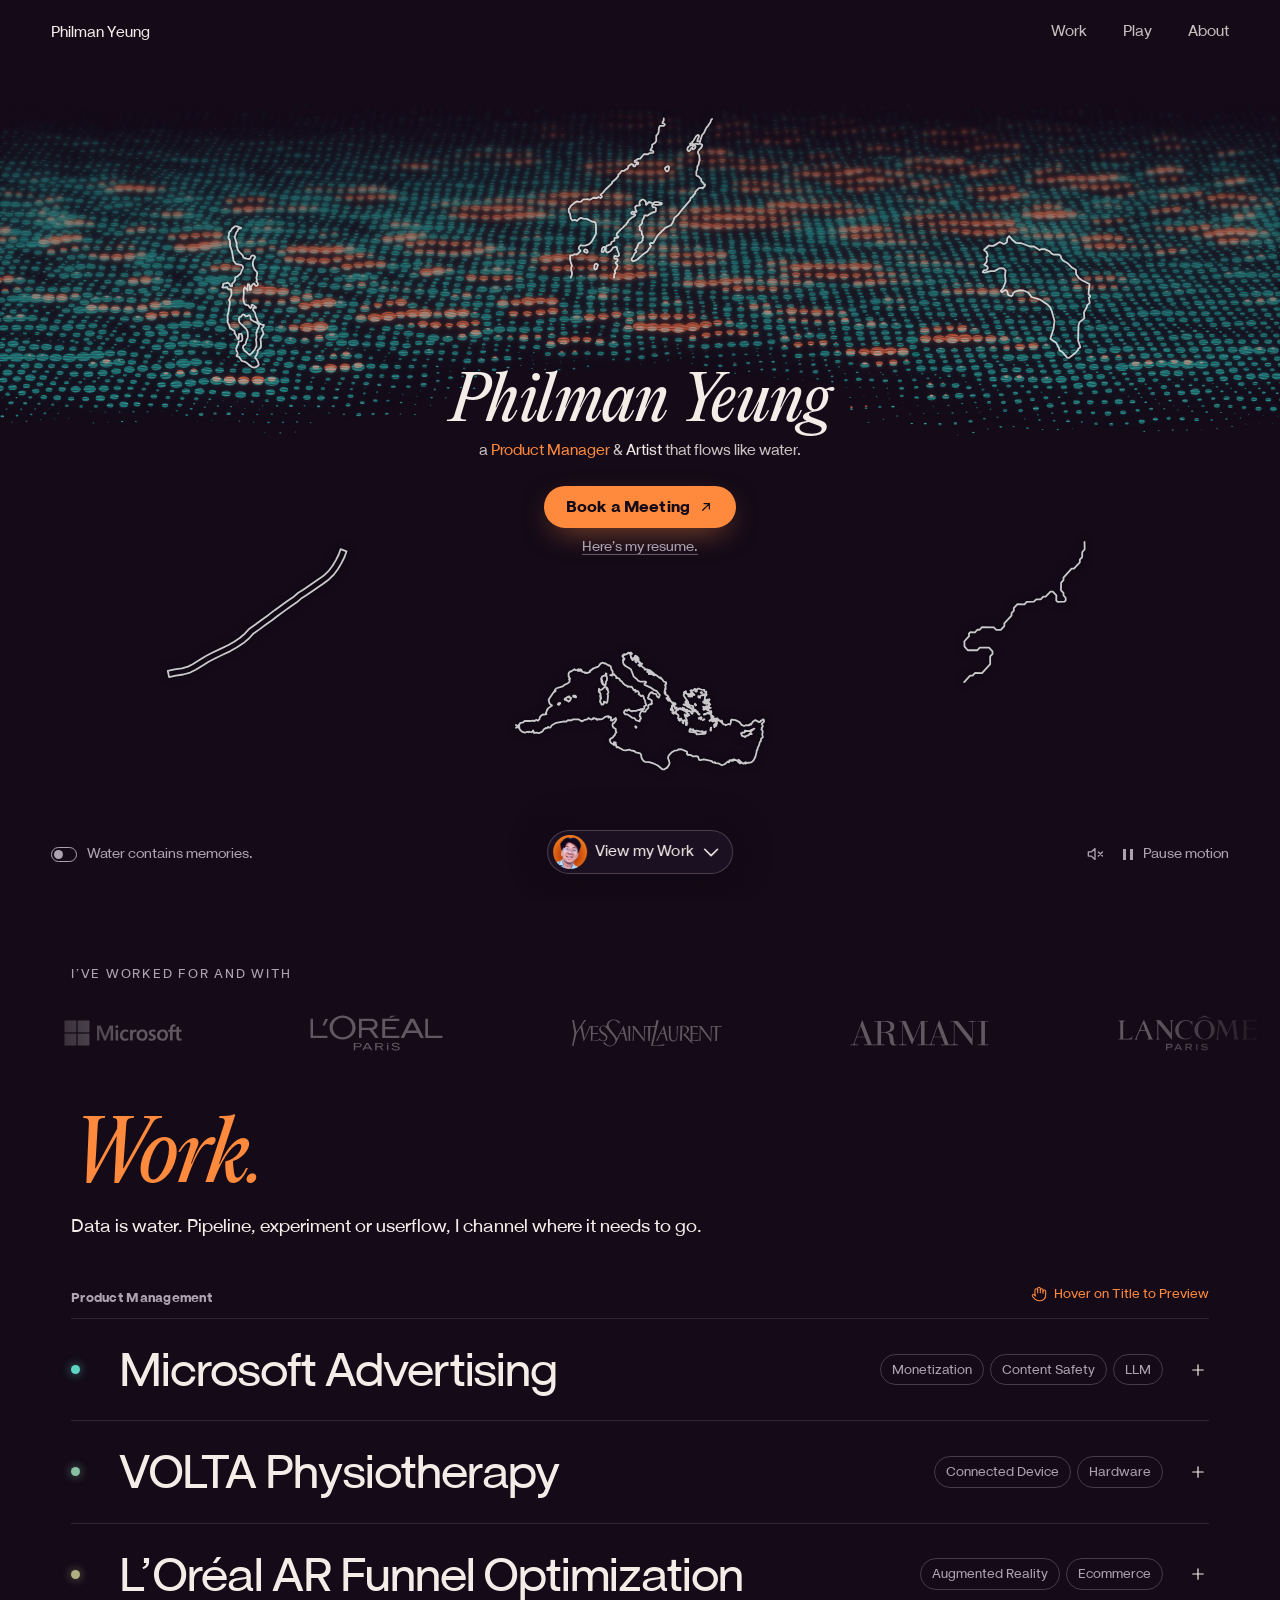
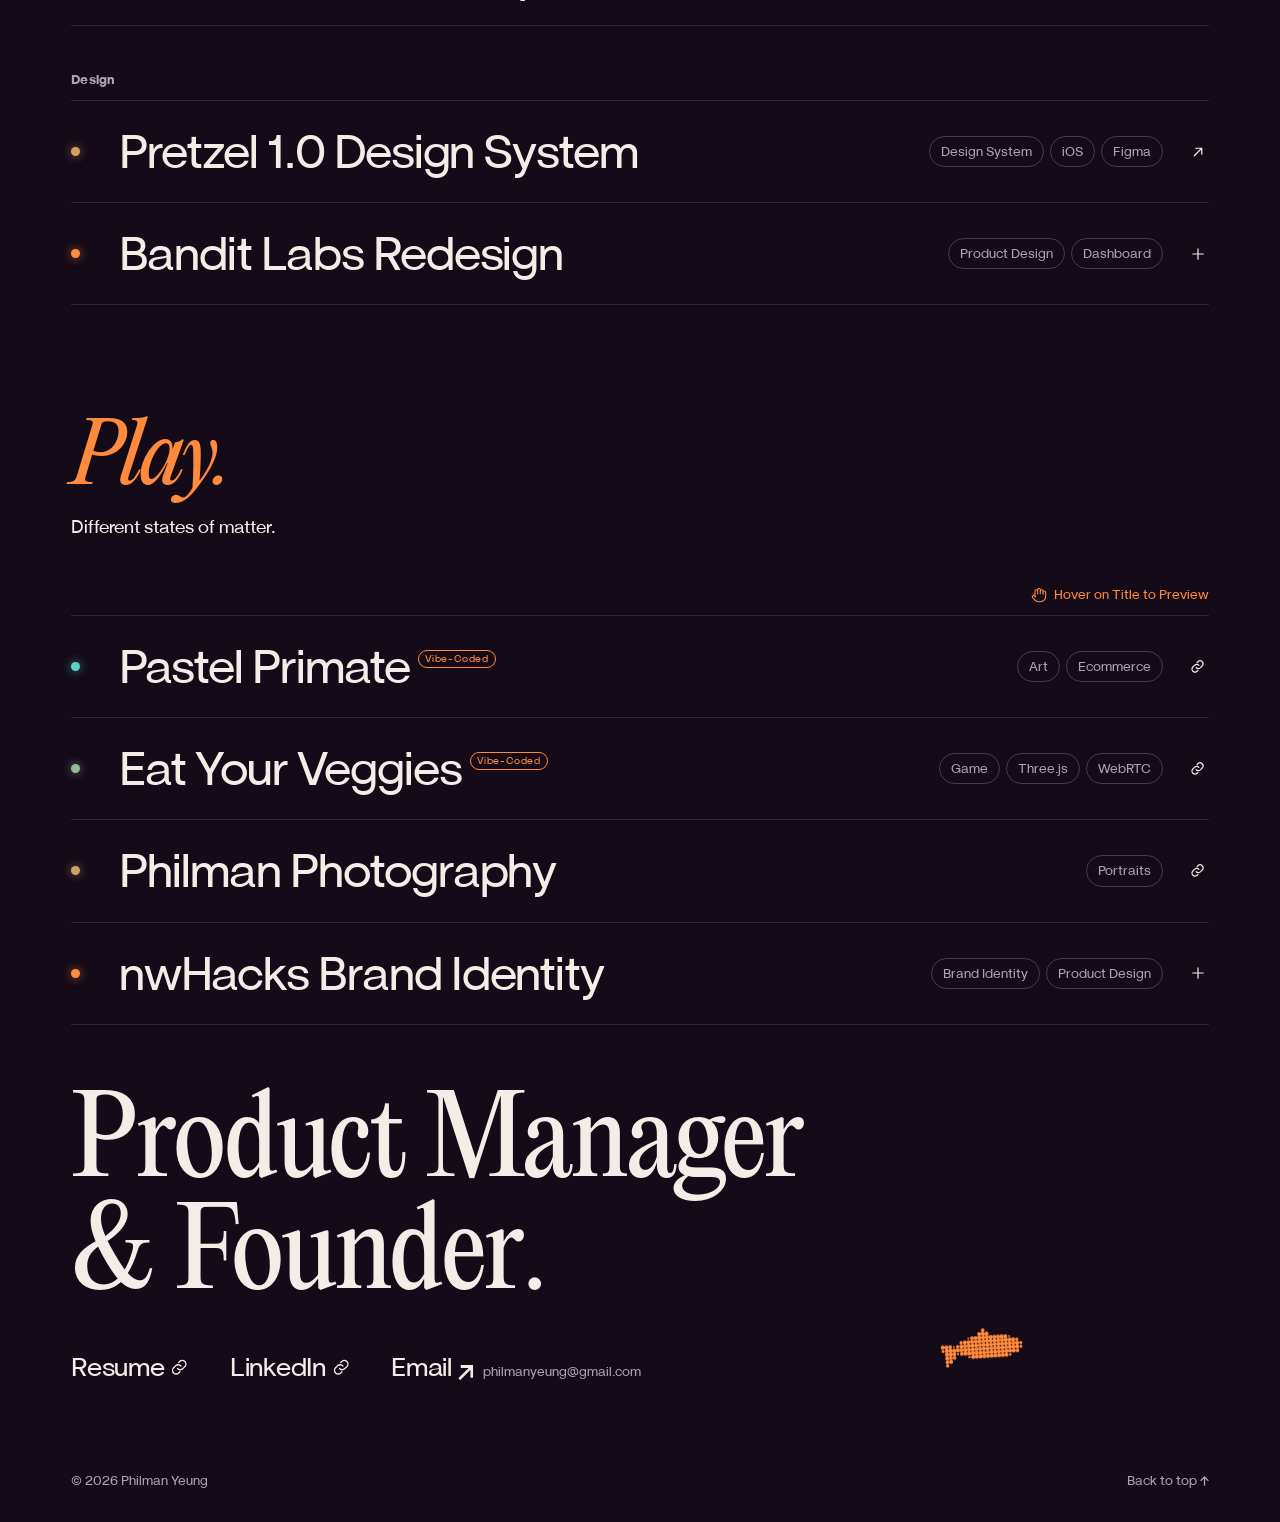
==== commit 526ad898: "Demo fish replaces cursor, hover hint, bigger name - Dotted tangerine fish (About-fish dot recipe) s" ====
--- a/index.html
+++ b/index.html
@@ -80,7 +80,10 @@
 
   <section class="section" id="work" aria-labelledby="work-h">
     <div class="wrap">
-      <h2 class="sec" id="work-h" data-split><em>Work.</em></h2>
+      <div class="sec-row">
+        <h2 class="sec" id="work-h" data-split><em>Work.</em></h2>
+        <div class="hint"><span class="hand"><svg viewBox="0 0 24 24" width="16" height="16" fill="none" stroke="currentColor" stroke-width="1.6" stroke-linecap="round" stroke-linejoin="round" aria-hidden="true"><path d="M18 11V6a2 2 0 0 0-4 0"/><path d="M14 10V4a2 2 0 0 0-4 0v2"/><path d="M10 10.5V6a2 2 0 0 0-4 0v8"/><path d="M18 8a2 2 0 1 1 4 0v6a8 8 0 0 1-8 8h-2c-2.8 0-4.5-.86-5.99-2.34l-3.6-3.6a2 2 0 0 1 2.83-2.82L7 15"/></svg></span><span class="h-fine">Hover on Title to Preview</span><span class="h-touch">Tap on Title to Preview</span></div>
+      </div>
       <p class="sec-sub lead wide rv">Data is water. Pipeline, experiment or userflow, I channel where it needs to go.</p>
       <div class="work-list" id="work-list"></div>
     </div>
@@ -88,7 +91,10 @@
 
   <section class="section" id="play" aria-labelledby="play-h">
     <div class="wrap">
-      <h2 class="sec" id="play-h" data-split><em>Play.</em></h2>
+      <div class="sec-row">
+        <h2 class="sec" id="play-h" data-split><em>Play.</em></h2>
+        <div class="hint"><span class="hand"><svg viewBox="0 0 24 24" width="16" height="16" fill="none" stroke="currentColor" stroke-width="1.6" stroke-linecap="round" stroke-linejoin="round" aria-hidden="true"><path d="M18 11V6a2 2 0 0 0-4 0"/><path d="M14 10V4a2 2 0 0 0-4 0v2"/><path d="M10 10.5V6a2 2 0 0 0-4 0v8"/><path d="M18 8a2 2 0 1 1 4 0v6a8 8 0 0 1-8 8h-2c-2.8 0-4.5-.86-5.99-2.34l-3.6-3.6a2 2 0 0 1 2.83-2.82L7 15"/></svg></span><span class="h-fine">Hover on Title to Preview</span><span class="h-touch">Tap on Title to Preview</span></div>
+      </div>
       <p class="sec-sub lead rv">Different states of matter.</p>
       <div class="work-list" id="play-list"></div>
     </div>
--- a/styles.css
+++ b/styles.css
@@ -91,7 +91,7 @@
   width: min(88vw, 460px); text-align: center; transition: opacity 0.6s var(--ease);
 }
 .hero h1 {
-  font: italic 400 clamp(40px, 4.4vw, 64px)/1 var(--serif); letter-spacing: -0.01em;
+  font: italic 400 clamp(44px, 4.8vw, 70px)/1 var(--serif); letter-spacing: -0.01em;
 }
 .hero-text p { margin-top: 4px; font-size: clamp(15px, 1.2vw, 17px); color: rgba(243, 237, 232, 0.82); text-wrap: balance; }
 .hero-text > * { opacity: 0; transform: translateY(14px); filter: blur(6px); transition: opacity 1.1s var(--ease), transform 1.1s var(--ease), filter 1.1s var(--ease); }
@@ -144,7 +144,7 @@
 .cv:hover, .cv:focus-visible { color: var(--accent-2); text-decoration-color: currentColor; }
 /* primary call to action */
 .book {
-  display: inline-flex; align-items: center; gap: 8px; margin-top: 12px; min-height: 42px; padding: 0 22px;
+  display: inline-flex; align-items: center; gap: 8px; margin-top: 24px; min-height: 42px; padding: 0 22px;
   border-radius: 999px; background: var(--accent-2); color: var(--bg); text-decoration: none;
   font: 700 15.5px/1 var(--sans); letter-spacing: 0.01em;
   box-shadow: 0 0 0 0 rgba(255, 138, 61, 0.45), 0 10px 30px -10px rgba(255, 138, 61, 0.6);
@@ -301,7 +301,7 @@
 .logo-item:hover img, .logo-item:hover .wordmark, .logo-item a:focus-visible img { opacity: 1; }
 
 /* Work */
-.work-list { margin-top: clamp(28px, 3.5vw, 48px); }
+.work-list { position: relative; margin-top: clamp(28px, 3.5vw, 48px); }
 .group + .group { margin-top: 44px; }
 .group-h { display: flex; justify-content: space-between; font-size: 13px; color: var(--muted); padding-bottom: 10px; letter-spacing: 0.02em; }
 .group-h .count { font-variant-numeric: tabular-nums; }
@@ -501,11 +501,30 @@
   *, *::before, *::after { animation-duration: 0.001s !important; animation-iteration-count: 1 !important; transition-duration: 0.001s !important; transition-delay: 0s !important; }
   .rv, .split .w > span, .hero-text > * { opacity: 1; transform: none; filter: none; }
   .cue-wrap { animation: none; }
-  .demo-cursor { display: none; }
-}
-
-/* demo cursor: an orange pointer that shows the rows can be hovered */
-.demo-cursor { position: fixed; left: 0; top: 0; z-index: 250; pointer-events: none; opacity: 0; transition: opacity 0.4s; }
-.demo-cursor.on { opacity: 1; }
-.demo-cursor svg { display: block; width: 36px; height: 36px; filter: drop-shadow(0 4px 10px rgba(0, 0, 0, 0.55)); transition: transform 0.25s var(--ease); transform-origin: 4px 3px; }
-.demo-cursor.press svg { transform: scale(0.86); }
+  .demo-fish { display: none; }
+  .hint .hand { animation: none; }
+}
+
+/* heading row: section title left, hover hint right */
+.sec-row { display: flex; justify-content: space-between; align-items: flex-end; gap: 16px; }
+.hint { display: none; align-items: center; gap: 7px; margin-bottom: 0.7em; font-size: 12.5px; color: var(--accent-2); white-space: nowrap; }
+.group-top { display: flex; justify-content: space-between; align-items: baseline; gap: 16px; }
+.group-top .hint { display: inline-flex; margin: 0 0 0 auto; padding-bottom: 10px; font-weight: 400; }
+.hint .h-touch { display: none; }
+@media (hover: none), (pointer: coarse) { .hint .h-fine { display: none; } .hint .h-touch { display: inline; } }
+/* mobile: the hint sits just above the group label */
+@media (max-width: 760px) {
+  .group-top { flex-direction: column-reverse; align-items: flex-start; gap: 0; }
+  .group-top .hint { margin: 0; padding-bottom: 8px; }
+}
+.hint .hand { display: inline-flex; color: var(--accent-2); transform-origin: 50% 90%; animation: wave 2.4s ease-in-out infinite; }
+@keyframes wave {
+  0%, 100% { transform: translateY(0) rotate(0deg); }
+  15% { transform: translateY(-2px) rotate(-14deg); }
+  30% { transform: translateY(-3px) rotate(10deg); }
+  45% { transform: translateY(-2px) rotate(-8deg); }
+  60% { transform: translateY(0) rotate(0deg); }
+}
+
+/* demo fish: a dotted tangerine fish swims up to a title to show the preview */
+.demo-fish { position: absolute; left: 0; top: 0; width: 72px; height: 36px; margin: -18px 0 0 -36px; z-index: 5; pointer-events: none; opacity: 0; will-change: transform, opacity; }
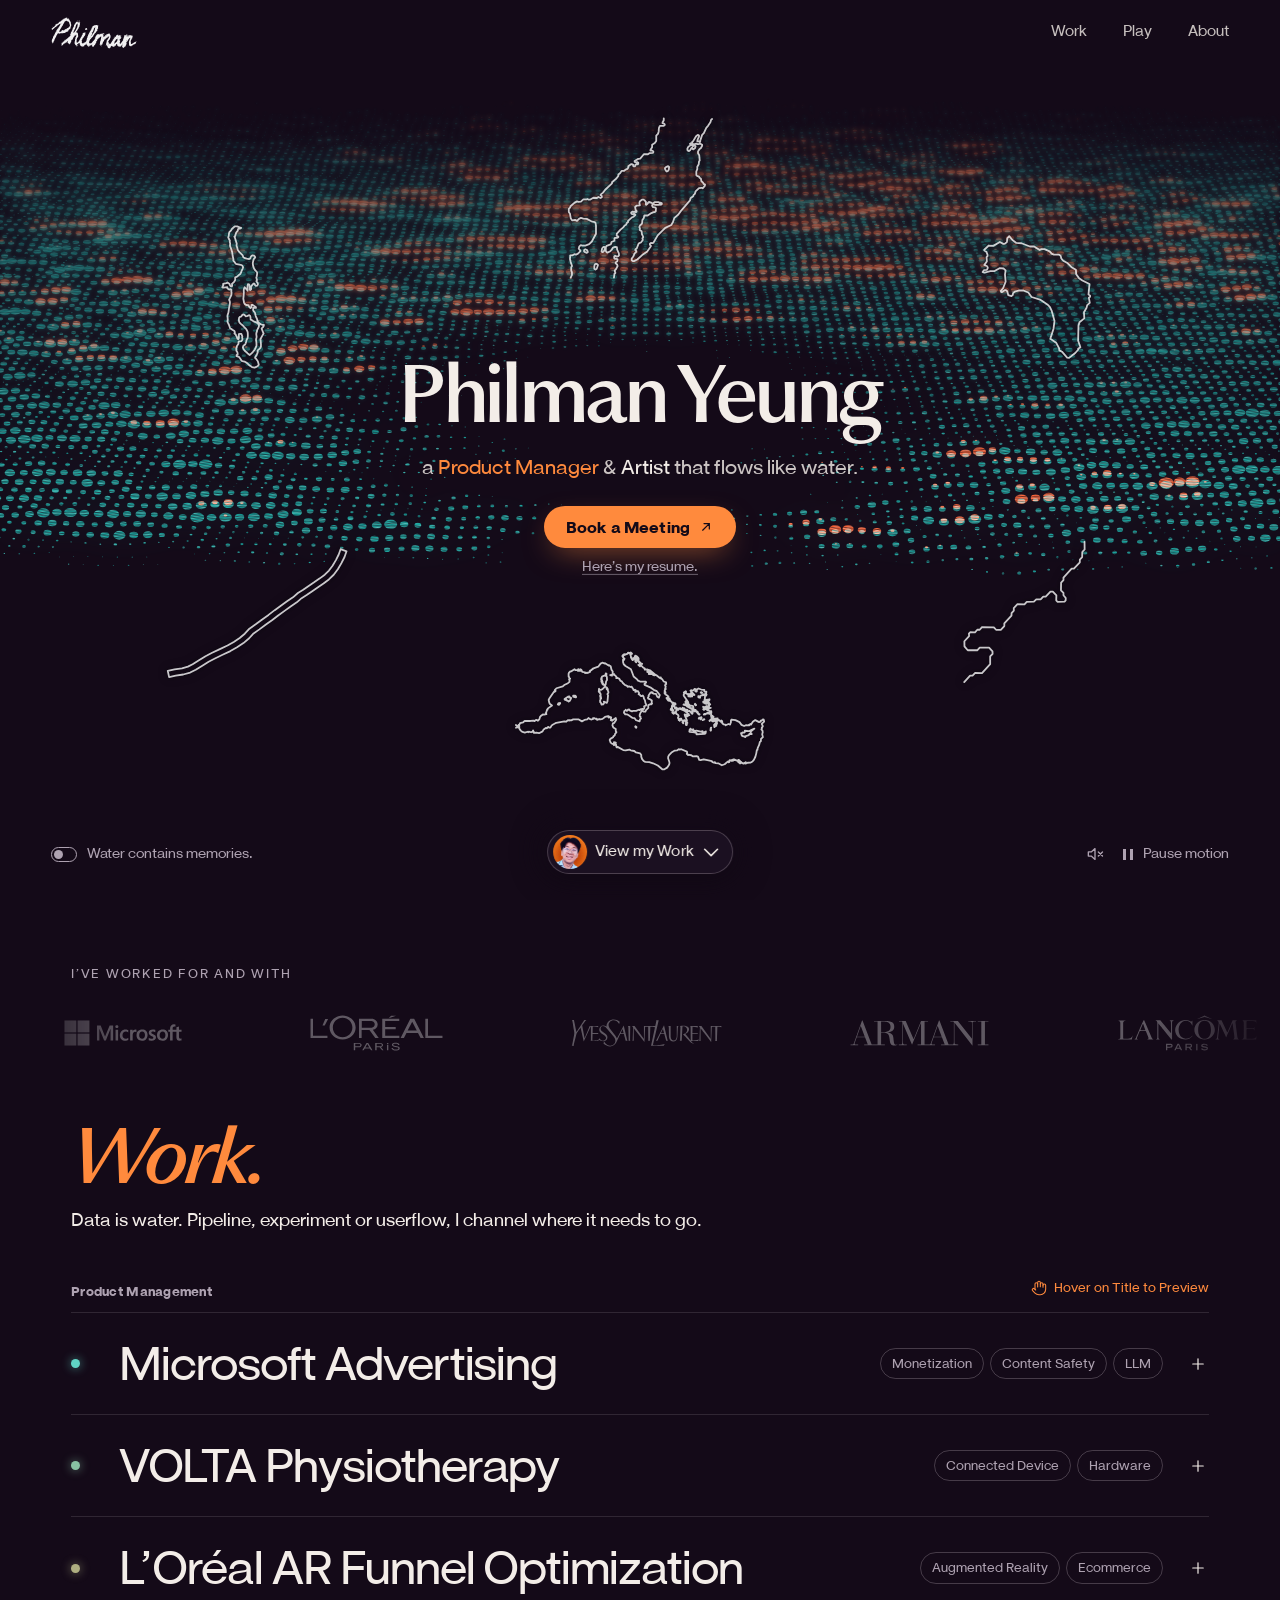
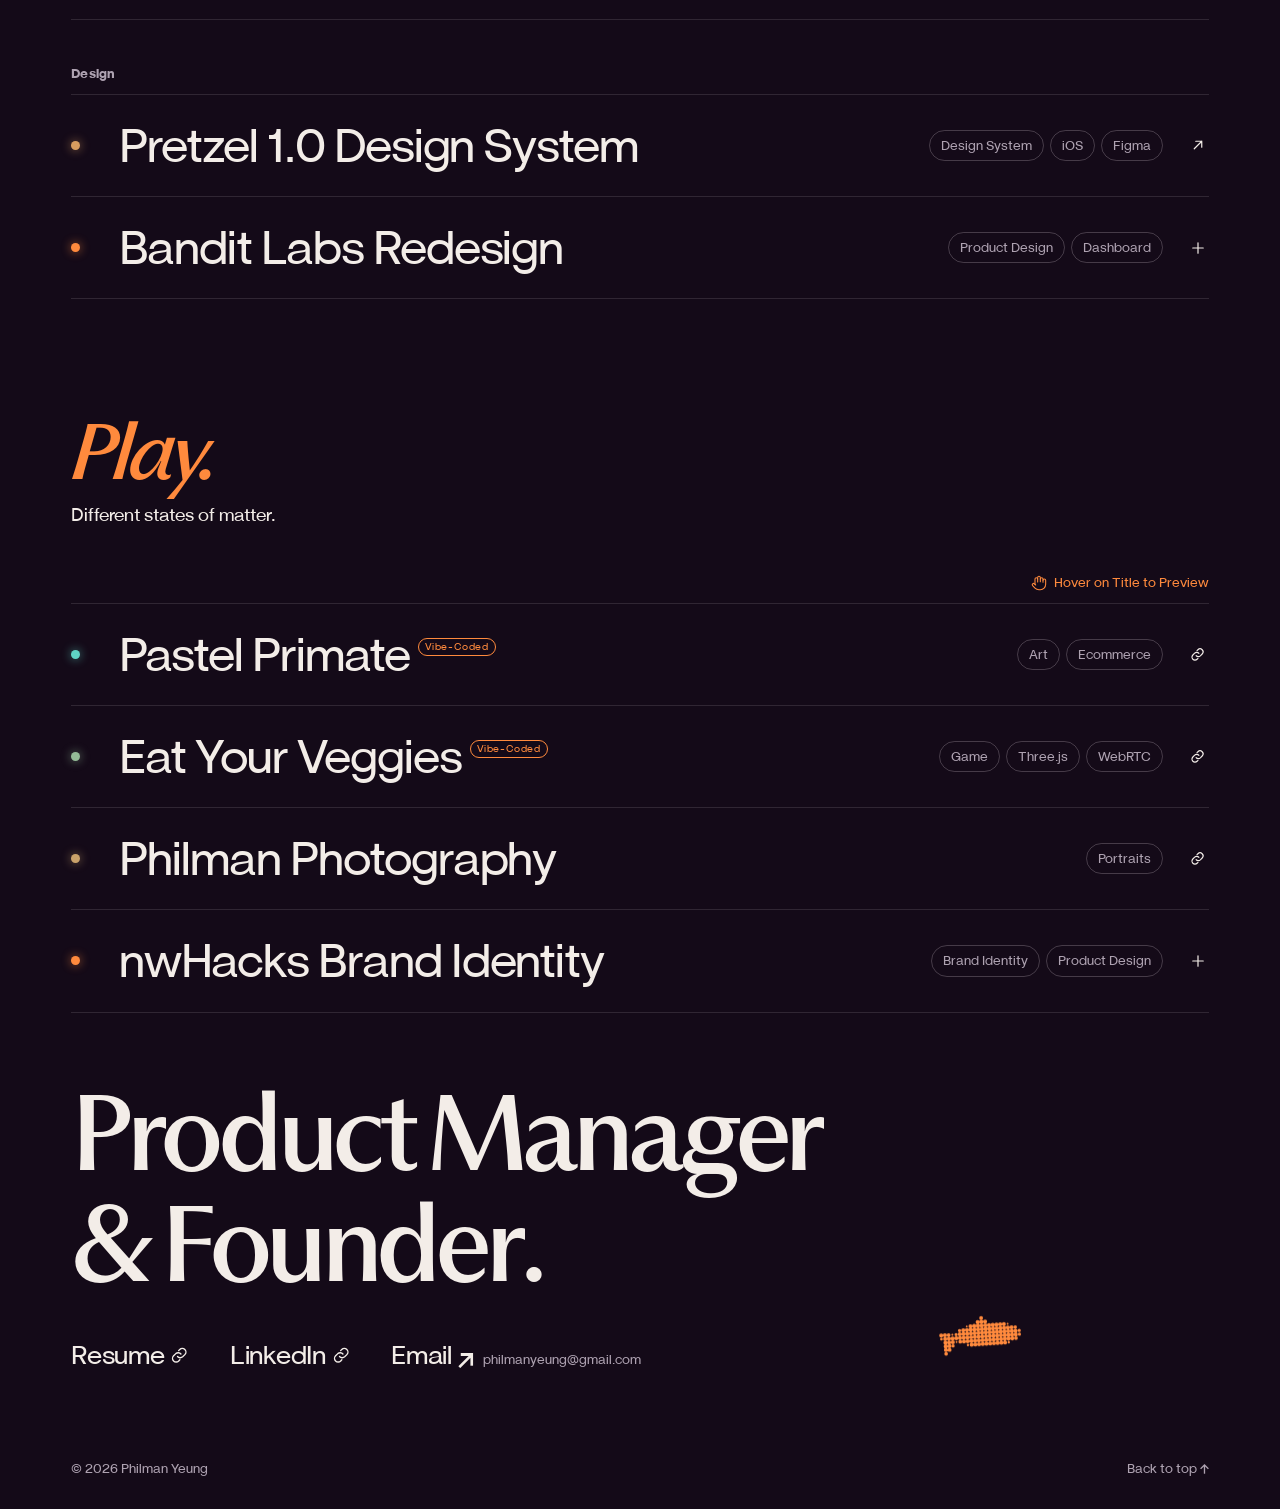
==== commit 18ff197a: "Signature brand, PP Museum headings, About refresh, water and memory fixes - Header brand on every p" ====
--- a/index.html
+++ b/index.html
@@ -21,7 +21,7 @@
 <link rel="icon" href="favicon-32.png" sizes="32x32" type="image/png">
 <link rel="apple-touch-icon" href="apple-touch-icon.png">
 <link rel="preload" href="/fonts/ZTNature-Regular.woff2" as="font" type="font/woff2" crossorigin>
-<link rel="preload" href="/fonts/PPEditorialNew-Italic.woff2" as="font" type="font/woff2" crossorigin>
+<link rel="preload" href="/fonts/PPMuseum-Italic.woff2" as="font" type="font/woff2" crossorigin>
 <link rel="alternate" type="text/markdown" href="/llms.txt" title="Summary for AI assistants">
 <link rel="stylesheet" href="styles.css">
 </head>
@@ -30,7 +30,7 @@
 <div id="progress" aria-hidden="true"></div>
 
 <header class="nav">
-  <a class="brand" id="brand" href="#top">Philman Yeung</a>
+  <a class="brand sig" id="brand" href="#top"><img src="/signature.svg" width="739" height="276" alt="Philman Yeung"></a>
   <nav aria-label="Sections">
     <a href="#work">Work</a>
     <a href="#play">Play</a>
--- a/styles.css
+++ b/styles.css
@@ -1,13 +1,16 @@
 /* One dark world. Centred halftone pool, then a single editorial column. */
 /* Type. All type is self-hosted from fonts/ as WOFF2.
-   ZT Nature: body and UI (Regular, Italic, Bold, Bold Italic). PP Editorial New: headings (Regular, Italic, Ultrabold). */
+   ZT Nature: body and UI (Regular, Italic, Bold, Bold Italic). PP Museum by Pangram Pangram: headings, set tight. Light, Regular, Ultrabold, each with italic. */
 @font-face { font-family: "ZT Nature"; src: url("fonts/ZTNature-Regular.woff2") format("woff2"); font-weight: 400; font-style: normal; font-display: swap; }
 @font-face { font-family: "ZT Nature"; src: url("fonts/ZTNature-Italic.woff2") format("woff2"); font-weight: 400; font-style: italic; font-display: swap; }
 @font-face { font-family: "ZT Nature"; src: url("fonts/ZTNature-Bold.woff2") format("woff2"); font-weight: 700; font-style: normal; font-display: swap; }
 @font-face { font-family: "ZT Nature"; src: url("fonts/ZTNature-BoldItalic.woff2") format("woff2"); font-weight: 700; font-style: italic; font-display: swap; }
-@font-face { font-family: "PP Editorial New"; src: url("fonts/PPEditorialNew-Regular.woff2") format("woff2"); font-weight: 400; font-style: normal; font-display: swap; }
-@font-face { font-family: "PP Editorial New"; src: url("fonts/PPEditorialNew-Italic.woff2") format("woff2"); font-weight: 400; font-style: italic; font-display: swap; }
-@font-face { font-family: "PP Editorial New"; src: url("fonts/PPEditorialNew-Ultrabold.woff2") format("woff2"); font-weight: 800; font-style: normal; font-display: swap; }
+@font-face { font-family: "PP Museum"; src: url("fonts/PPMuseum-Light.woff2") format("woff2"); font-weight: 300; font-style: normal; font-display: swap; }
+@font-face { font-family: "PP Museum"; src: url("fonts/PPMuseum-LightItalic.woff2") format("woff2"); font-weight: 300; font-style: italic; font-display: swap; }
+@font-face { font-family: "PP Museum"; src: url("fonts/PPMuseum-Regular.woff2") format("woff2"); font-weight: 400; font-style: normal; font-display: swap; }
+@font-face { font-family: "PP Museum"; src: url("fonts/PPMuseum-Italic.woff2") format("woff2"); font-weight: 400; font-style: italic; font-display: swap; }
+@font-face { font-family: "PP Museum"; src: url("fonts/PPMuseum-Ultrabold.woff2") format("woff2"); font-weight: 800; font-style: normal; font-display: swap; }
+@font-face { font-family: "PP Museum"; src: url("fonts/PPMuseum-UltraboldItalic.woff2") format("woff2"); font-weight: 800; font-style: italic; font-display: swap; }
 
 :root {
   --bg: #140a18;
@@ -19,9 +22,11 @@
   --accent: #5fd3c4;
   --accent-2: #ff8a3d;
   --sans: "ZT Nature", "Helvetica Neue", Arial, sans-serif;
-  --serif: "PP Editorial New", "Iowan Old Style", Georgia, serif;
+  --serif: "PP Museum", "Iowan Old Style", Georgia, serif;
   --gutter: clamp(20px, 4vw, 56px);
   --ease: cubic-bezier(0.2, 0.8, 0.2, 1);
+  --display: clamp(46px, 6.1vw, 88px);  /* section headings (Work, Play) */
+  --hero-name: clamp(48px, 6.4vw, 92px);
   --ease-io: cubic-bezier(0.77, 0, 0.18, 1);
   color-scheme: dark;
 }
@@ -52,6 +57,9 @@
   padding: 20px var(--gutter); color: var(--text); pointer-events: none;
   transition: background 0.5s, -webkit-backdrop-filter 0.5s, backdrop-filter 0.5s, border-color 0.5s; border-bottom: 1px solid transparent;
 }
+.nav { transition: background 0.5s, -webkit-backdrop-filter 0.5s, backdrop-filter 0.5s, border-color 0.5s, transform 0.45s var(--ease); }
+.nav.hide { transform: translateY(-100%); }
+.section[id] { scroll-margin-top: 28px; }
 .nav.solid { background: rgba(20, 10, 24, 0.76); -webkit-backdrop-filter: blur(14px); backdrop-filter: blur(14px); border-bottom-color: var(--line); }
 .nav a { pointer-events: auto; text-decoration: none; font-size: 15px; }
 .nav nav { display: flex; gap: clamp(18px, 3vw, 36px); }
@@ -88,12 +96,12 @@
 }
 .hero-text {
   position: absolute; left: 50%; top: 52%; transform: translate(-50%, -50%); z-index: 3;
-  width: min(88vw, 460px); text-align: center; transition: opacity 0.6s var(--ease);
+  width: min(92vw, 680px); text-align: center; transition: opacity 0.6s var(--ease);
 }
 .hero h1 {
-  font: italic 400 clamp(44px, 4.8vw, 70px)/1 var(--serif); letter-spacing: -0.01em;
-}
-.hero-text p { margin-top: 4px; font-size: clamp(15px, 1.2vw, 17px); color: rgba(243, 237, 232, 0.82); text-wrap: balance; }
+  font: 400 var(--hero-name)/1 var(--serif); white-space: nowrap; letter-spacing: -0.045em; word-spacing: -0.06em;
+}
+.hero-text p { margin-top: clamp(12px, 1.3vw, 20px); font-size: clamp(16px, 1.55vw, 22px); color: rgba(243, 237, 232, 0.82); text-wrap: balance; }
 .hero-text > * { opacity: 0; transform: translateY(14px); filter: blur(6px); transition: opacity 1.1s var(--ease), transform 1.1s var(--ease), filter 1.1s var(--ease); }
 .hero.ready .hero-text > * { opacity: 1; transform: none; filter: none; }
 .hero.ready .hero-text p { transition-delay: 0.15s; }
@@ -166,6 +174,8 @@
 
 /* Memories: white outlines of each body of water */
 .mem-layer { position: absolute; inset: 0; z-index: 2; pointer-events: none; }
+/* while a lake is hovered, focused or all memories are showing, its label rises above the headline (still under the controls) */
+.hero:has(.mem:hover) .mem-layer, .hero:has(.mem:focus-visible) .mem-layer, .hero.focus .mem-layer, .hero.memories .mem-layer { z-index: 4; }
 .mem {
   position: absolute; min-width: 44px; min-height: 44px; border: 0; background: none; padding: 0;
   cursor: pointer; pointer-events: auto; color: inherit; font: inherit; transition: opacity 0.6s var(--ease);
@@ -186,7 +196,7 @@
 .mem-card {
   position: absolute; left: 50%; top: calc(100% + 10px); white-space: nowrap; text-align: left; z-index: 2;
   transform: translate(calc(-50% + var(--shift, 0px)), 6px); opacity: 0; visibility: hidden; pointer-events: none;
-  background: rgba(20, 10, 24, 0.8); -webkit-backdrop-filter: blur(10px); backdrop-filter: blur(10px);
+  background: #1a0f1f; box-shadow: 0 10px 28px -10px rgba(6, 2, 9, 0.8);  /* solid: nothing behind shows through */
   border: 1px solid var(--line-2); border-radius: 12px; padding: 10px 13px;
   transition: opacity 0.4s, transform 1.3s cubic-bezier(0.22, 1.28, 0.36, 1), visibility 0s 0.4s;
 }
@@ -218,11 +228,12 @@
 .snap-below .mem-snap { left: 50%; bottom: auto; top: calc(100% - 6px); transform-origin: 50% 0%; --r: 3deg; margin-left: -24px; }
 .hero.memories .mem-snap, .mem.on .mem-snap {
   opacity: 1; visibility: visible; pointer-events: auto; --s: 1; --my: 0px;
-  transform: translate(var(--mx, 0px), var(--my)) rotate(var(--r)) scale(var(--s));
+  /* --ax/--ay: nudges from app.js so no two snapshots overlap when all memories show */
+  transform: translate(calc(var(--mx, 0px) + var(--ax, 0px)), calc(var(--my) + var(--ay, 0px))) rotate(var(--r)) scale(var(--s));
   transition-delay: calc(var(--i, 0) * 70ms), calc(var(--i, 0) * 70ms), 0s;
 }
 .hero.memories .mem-snap:hover { --s: 1.7; transition-delay: 0s; }
-.mem.on .mem-snap { --mx: calc(var(--tx, 0px) + var(--sdx, 0px)); --my: calc(var(--ty, 0px) + var(--sdy, 0px)); --s: 2.9; transition-delay: 0.15s, 0.15s, 0s; }
+.mem.on .mem-snap { transform: translate(var(--mx), var(--my)) rotate(var(--r)) scale(var(--s)); --mx: calc(var(--tx, 0px) + var(--sdx, 0px)); --my: calc(var(--ty, 0px) + var(--sdy, 0px)); --s: 2.9; transition-delay: 0.15s, 0.15s, 0s; }
 .mem.on .mem-snap:hover { --s: 3.1; transition-delay: 0s; }
 .mem.has-snap:hover { z-index: 4; }
 .mem.on { z-index: 5; }
@@ -249,7 +260,7 @@
 .brands + .section { padding-top: clamp(28px, 3.5vw, 48px); }
 .eyebrow { font-size: 12.5px; letter-spacing: 0.14em; text-transform: uppercase; color: var(--muted); display: flex; gap: 12px; align-items: center; }
 .eyebrow b { color: var(--accent); font-weight: 500; font-variant-numeric: tabular-nums; }
-h2.sec { font: 400 clamp(46px, 6.4vw, 96px)/0.98 var(--serif); letter-spacing: -0.02em; margin: 0; text-wrap: balance; }
+h2.sec { font: 400 var(--display)/0.95 var(--serif); letter-spacing: -0.05em; word-spacing: -0.06em; margin: 0; text-wrap: balance; }
 h2.sec em { font-style: italic; color: var(--accent-2); }
 .sec-sub.lead { color: var(--text); }
 .sec-sub.wide { max-width: none; }
@@ -393,9 +404,11 @@
 
 /* About page */
 .ab-head { padding-top: clamp(150px, 18vw, 240px); }
-.ab-name { font: italic 400 clamp(64px, 10.5vw, 168px)/0.92 var(--serif); letter-spacing: -0.02em; margin: 0; }
+.ab-name { font: 400 clamp(30px, 3.4vw, 52px)/1.05 var(--sans); letter-spacing: -0.02em; margin: 0; color: #fff; }
+.ab-name { white-space: nowrap; }
+@media (max-width: 760px) { .ab-name { white-space: normal; } }
 .ab-role { margin-top: clamp(14px, 1.6vw, 22px); font-size: clamp(20px, 2vw, 28px); color: var(--muted); }
-.ab-claim { text-wrap: balance; margin-top: clamp(40px, 6vw, 80px); font: 400 clamp(40px, 5.4vw, 84px)/1 var(--serif); letter-spacing: -0.015em; }
+.ab-claim { text-wrap: balance; margin-top: clamp(40px, 6vw, 80px); font: italic 400 clamp(40px, 5.4vw, 84px)/0.92 var(--serif); letter-spacing: -0.05em; word-spacing: -0.06em; }
 .ab-claim em { font-style: italic; color: var(--accent-2); }
 .ab-body { display: grid; grid-template-columns: minmax(0, 0.9fr) minmax(0, 1.25fr); gap: clamp(40px, 7vw, 120px);
   align-items: start; padding-top: clamp(72px, 10vw, 150px); }
@@ -408,12 +421,85 @@
 .portrait.has-photo .portrait-note, .portrait.has-photo canvas { display: none; }
 .ab-text p { font-size: clamp(19px, 1.65vw, 24px); line-height: 1.55; letter-spacing: -0.005em; max-width: 34em; }
 .ab-text p + p { margin-top: 1.25em; }
-.ab-text .flow { font-family: var(--serif); font-style: italic; font-size: 1.12em; line-height: 1; color: var(--accent-2); }
+.ab-text .flow { font-family: var(--serif); font-style: italic; font-size: 1.12em; line-height: 1; letter-spacing: -0.035em; word-spacing: -0.04em; color: var(--accent-2); }
 .ab-text .ab-place { color: var(--accent); }
 .ab-text .ab-close { margin-top: 2em; padding-top: 1.4em; border-top: 1px solid var(--line);
-  font: italic 400 clamp(28px, 2.7vw, 40px)/1.2 var(--serif); letter-spacing: -0.01em; }
+  font: italic 400 clamp(28px, 2.7vw, 40px)/1.02 var(--serif); letter-spacing: -0.04em; word-spacing: -0.05em; }
 .ab-end { margin-top: clamp(24px, 4vw, 56px); }
 .nav nav a[aria-current="page"] { opacity: 1; background-size: 100% 1px; }
+/* signature in the nav: traced from oil pastel, kept white */
+.brand.sig { display: block; margin: -5px 0; line-height: 0; }
+.brand.sig img { display: block; height: 32px; width: auto; transform-origin: 20% 70%;
+  transition: transform 0.7s cubic-bezier(0.22, 1.28, 0.36, 1), opacity 0.3s; opacity: 0.94; }
+.brand.sig:hover img, .brand.sig:focus-visible img { transform: rotate(-3deg) scale(1.06); opacity: 1; }
+@media (max-width: 760px) { .brand.sig img { height: 26px; } }
+
+/* Say hello: the booking button sits right under the heading; the links below stay Resume, LinkedIn, Email */
+.about .say-book { margin-top: clamp(22px, 2.6vw, 34px); }
+.about .say-book + .links { margin-top: clamp(26px, 3vw, 40px); }
+
+/* Sketches pasted onto the portrait, over the water above my head */
+.portrait.has-photo { overflow: visible; }
+.portrait > img { border-radius: 17px; }
+.pnote {
+  position: absolute; z-index: 2; padding: 0; border: 0; background: none; color: inherit; font: inherit; text-align: left;
+  cursor: pointer; -webkit-tap-highlight-color: transparent;
+  opacity: 0; transform: translateY(-16px) scale(1.14);
+  transition: opacity 0.5s var(--ease) calc(0.75s + var(--i, 0) * 0.2s), transform 0.8s cubic-bezier(0.22, 1.28, 0.36, 1) calc(0.75s + var(--i, 0) * 0.2s);
+}
+.portrait.in .pnote { opacity: 1; transform: none; }
+/* hung crooked over the two top corners, as if covering them up, with a gap between: loose sketch top left, sticky note top right */
+.pn-sketch { left: -6%; top: -8%; width: 58%; --r: -10deg; --o: 0 0; z-index: 2; }
+.pn-sticky { right: -6%; top: -9%; width: 38%; --r: 12deg; --o: 100% 0; z-index: 3; }
+.page-about .portrait { top: 150px; }
+@media (max-width: 860px) {
+  .pn-sketch { left: -3%; top: -7%; }
+  .pn-sticky { right: -3%; top: -8%; }
+}
+.pn-paper {
+  position: relative; display: block; line-height: 0; transform-origin: var(--o);
+  transform: rotate(var(--r)) scale(var(--s, 1));
+  filter: drop-shadow(0 9px 12px rgba(8, 3, 12, 0.5)) drop-shadow(0 2px 3px rgba(8, 3, 12, 0.45));
+  transition: transform 1.1s cubic-bezier(0.22, 1.28, 0.36, 1), filter 0.5s var(--ease);
+}
+.portrait .pnote img { position: static; width: 100%; height: auto; object-fit: initial; user-select: none; -webkit-user-select: none; }
+/* a strip of tape holds the loose sketch down; the sticky note holds itself */
+.pn-sketch .pn-paper::before {
+  content: ""; position: absolute; z-index: 1; left: 30%; top: -5%; width: 24%; height: 13%;
+  background: rgba(243, 237, 232, 0.5); transform: rotate(-5deg);
+  clip-path: polygon(0 8%, 6% 0, 12% 10%, 18% 0, 82% 0, 88% 9%, 94% 0, 100% 8%, 100% 92%, 94% 100%, 88% 91%, 82% 100%, 18% 100%, 12% 90%, 6% 100%, 0 92%);
+}
+.pn-cap {
+  position: absolute; top: calc(125% + 14px); z-index: 2; width: max-content; max-width: min(230px, 60vw);
+  font-size: 14px; line-height: 1.4; font-weight: 500; color: var(--text);
+  background: rgba(20, 10, 24, 0.8); -webkit-backdrop-filter: blur(10px); backdrop-filter: blur(10px);
+  border: 1px solid var(--line-2); border-radius: 12px; padding: 9px 12px;
+  opacity: 0; visibility: hidden; transform: translateY(6px);
+  transition: opacity 0.4s, transform 1.1s cubic-bezier(0.22, 1.28, 0.36, 1), visibility 0s 0.4s;
+}
+.pn-sticky .pn-cap { right: 7%; }
+.pn-sketch .pn-cap { left: 6%; }
+.pnote.on, .pnote:focus-visible { z-index: 4; }
+.pnote.on .pn-paper, .pnote:focus-visible .pn-paper {
+  --s: 1.22; transform: rotate(calc(var(--r) * 0.3)) scale(var(--s));
+  filter: drop-shadow(0 22px 28px rgba(8, 3, 12, 0.6)) drop-shadow(0 4px 6px rgba(8, 3, 12, 0.4));
+}
+.pnote.on .pn-cap, .pnote:focus-visible .pn-cap { opacity: 1; visibility: visible; transform: none; transition-delay: 0.1s, 0.1s, 0s; }
+.pnote:focus-visible { outline: none; }
+.pnote:focus-visible .pn-paper { outline: 2px solid var(--accent); outline-offset: 4px; }
+@media (hover: hover) {
+  .pnote:hover { z-index: 4; }
+  .pnote:hover .pn-paper {
+    --s: 1.22; transform: rotate(calc(var(--r) * 0.3)) scale(var(--s));
+    filter: drop-shadow(0 22px 28px rgba(8, 3, 12, 0.6)) drop-shadow(0 4px 6px rgba(8, 3, 12, 0.4));
+  }
+  .pnote:hover .pn-cap { opacity: 1; visibility: visible; transform: none; transition-delay: 0.1s, 0.1s, 0s; }
+}
+@media (max-width: 760px) { .pn-cap { font-size: 13px; padding: 8px 10px; } }
+@media (prefers-reduced-motion: reduce) {
+  .pnote, .pn-paper, .pn-cap { transition-duration: 0.2s; transition-delay: 0s; }
+  .pnote { opacity: 1; transform: none; }
+}
 @media (max-width: 860px) {
   .ab-body { grid-template-columns: minmax(0, 1fr); }
   .portrait { position: relative; top: 0; max-width: 420px; }
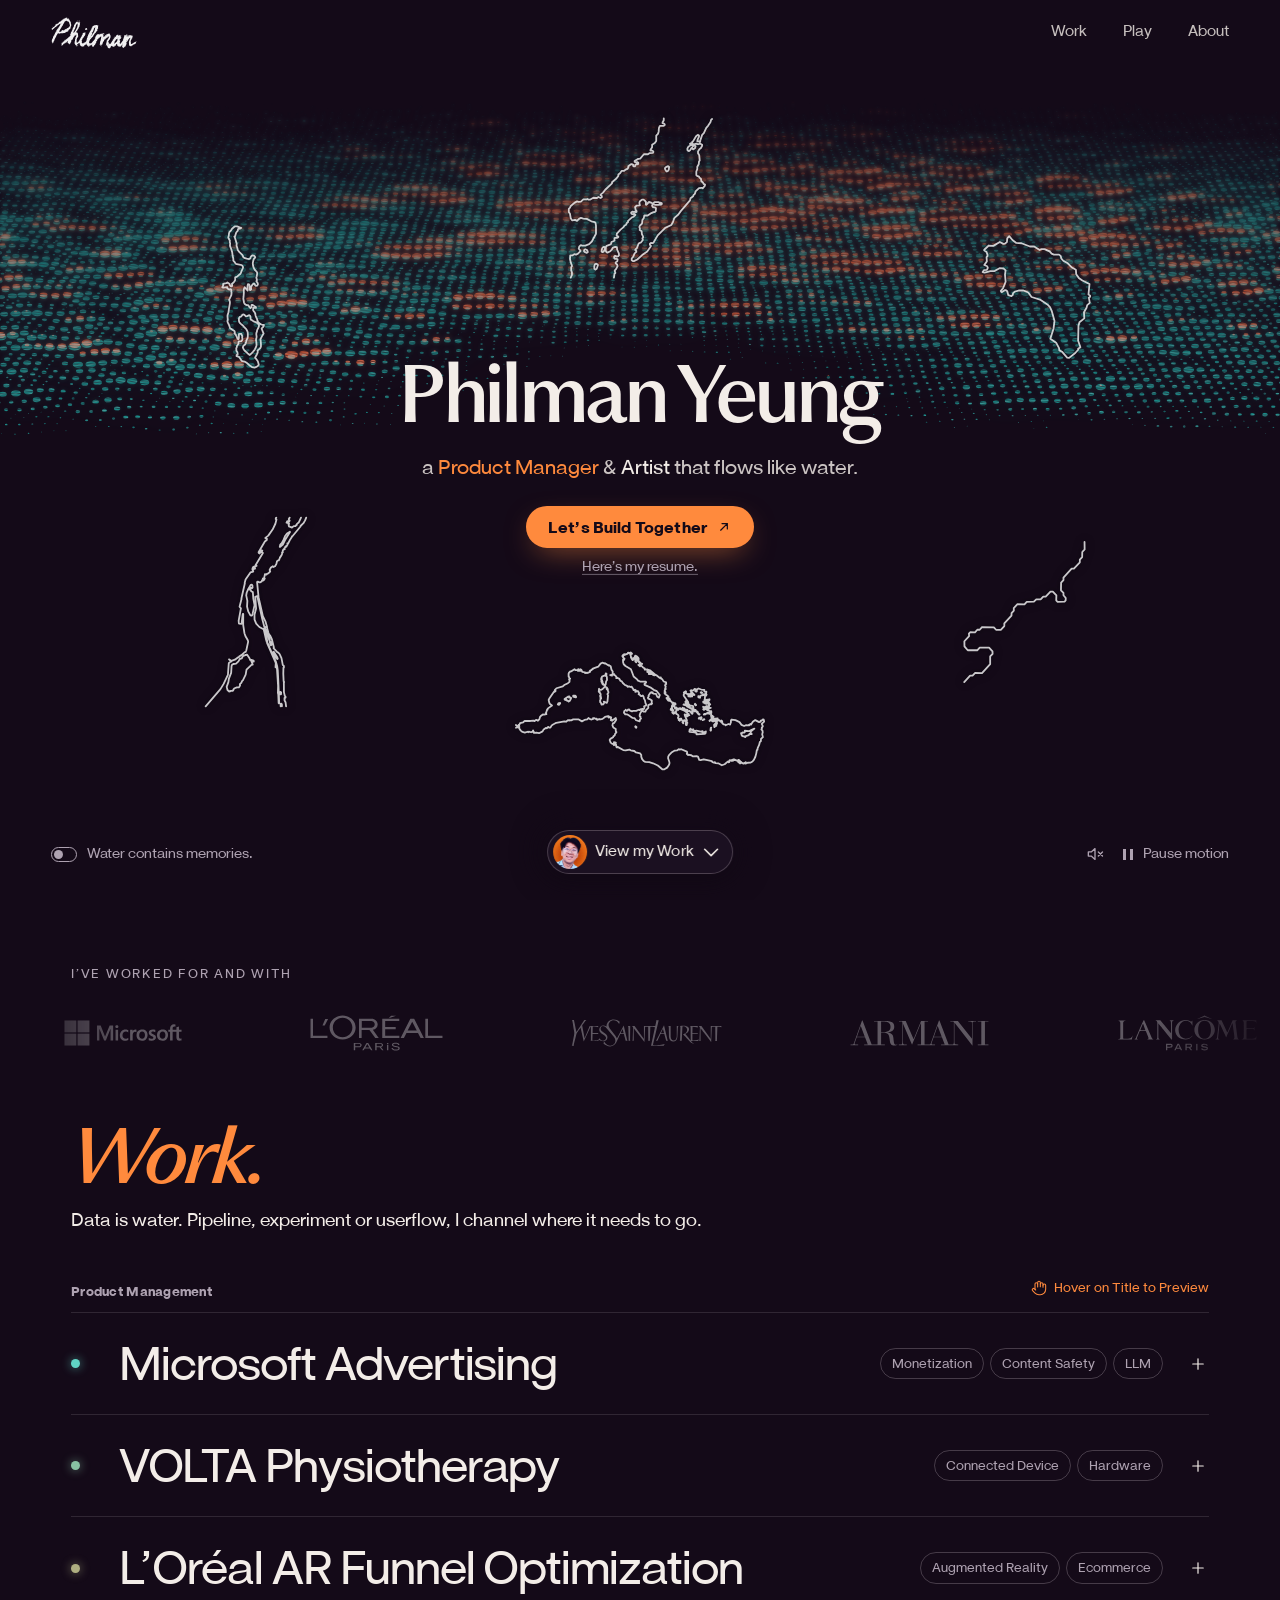
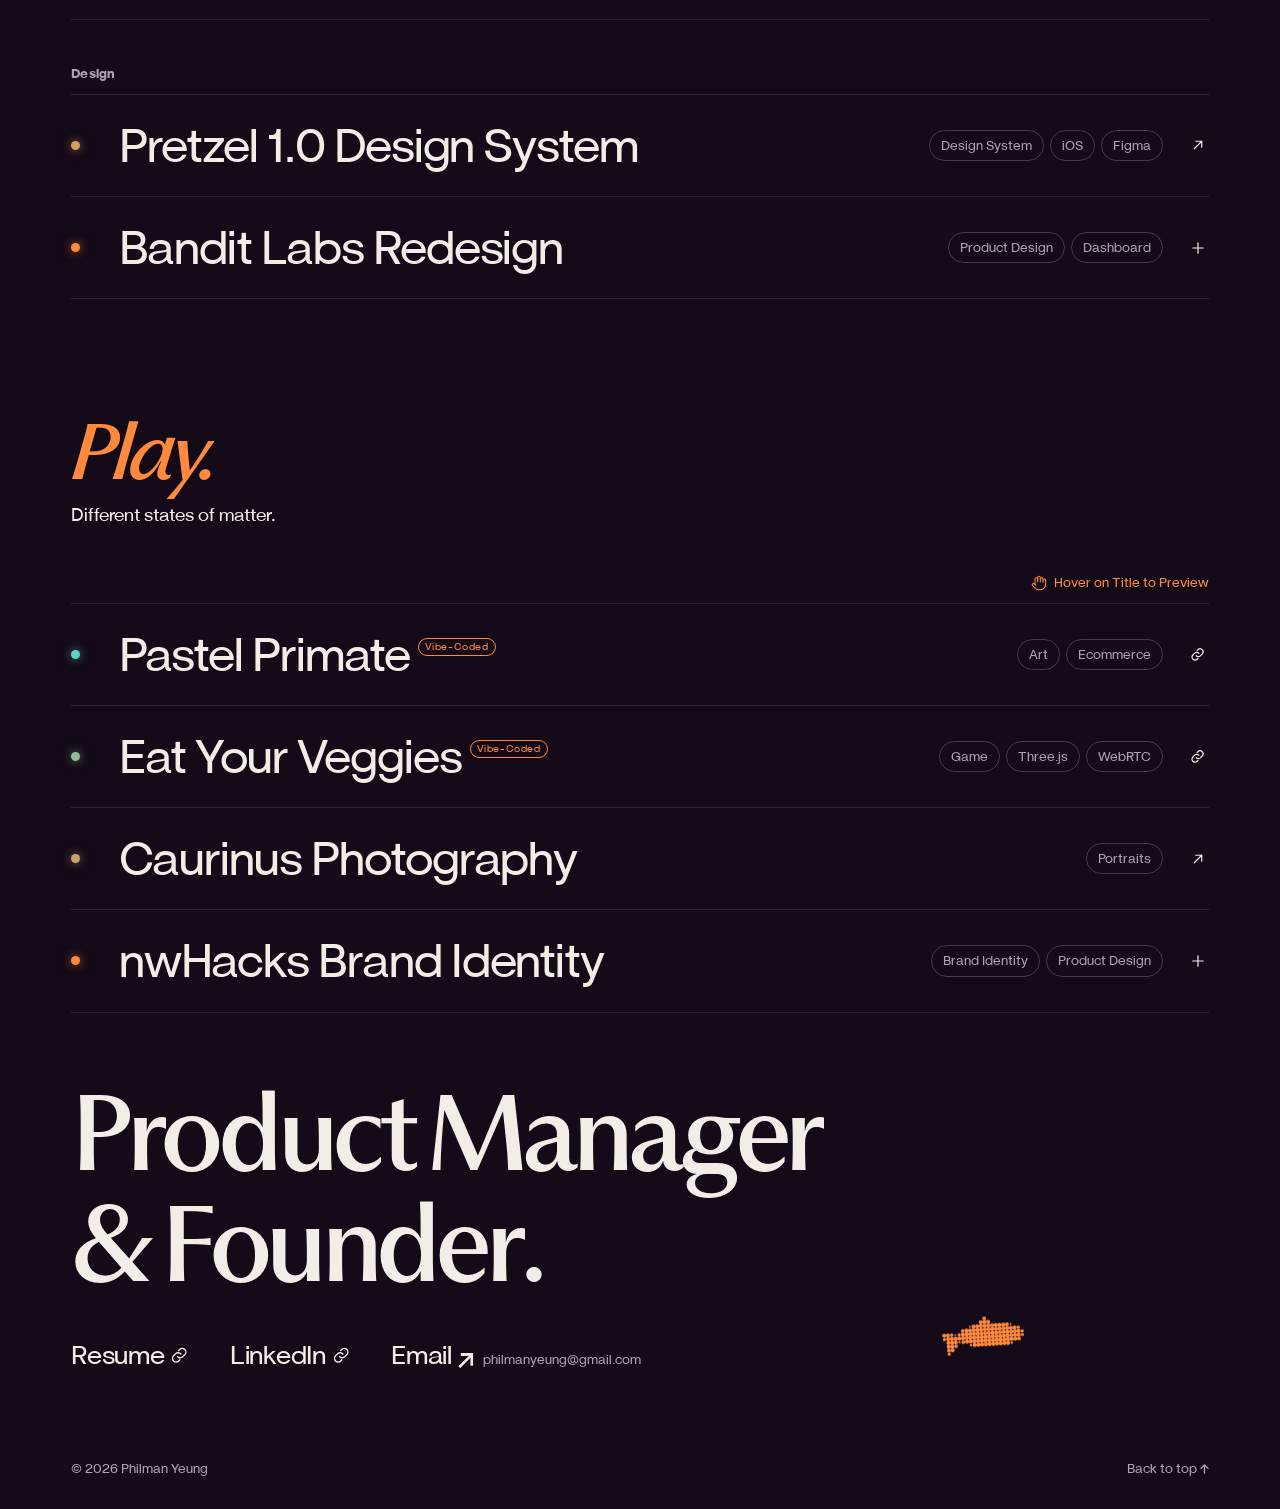
==== commit 7fb687c0: "Caurinus Photography, load-reveal transition, St. Lawrence River, mobile fixes - Play: new Caurinus " ====
--- a/index.html
+++ b/index.html
@@ -13,7 +13,7 @@
 <meta name="twitter:card" content="summary">
 <meta name="twitter:title" content="Philman Yeung">
 <meta name="twitter:description" content="Philman Yeung is a Toronto product manager. Ex-Microsoft Ads PM for monetization and AI content safety. Case studies, resume and contact.">
-<script>try{if(window===top&&sessionStorage.getItem("flow")){document.documentElement.className+=" flow-in";document.write('<style id="flow-cover">html.flow-in body>*:not(.flow-cv){transform:translateY(-12px)}html.flow-in body::before{content:"";position:fixed;inset:0;z-index:299;background:radial-gradient(circle,rgba(26,163,157,.42) 0 1.4px,transparent 1.9px) 0 0/14px 24.25px,radial-gradient(circle,rgba(26,163,157,.42) 0 1.4px,transparent 1.9px) 7px 12.12px/14px 24.25px,#140a18}</style>')}else if(window===top)sessionStorage.removeItem("flow")}catch(e){}</script>
+<script>try{var fl=null;try{fl=sessionStorage.getItem("flow")}catch(e){}if(!fl&&/^flow:/.test(window.name))fl=window.name.slice(5);if(fl&&window.name!=="peek"){window.__flow=fl;document.documentElement.className+=" flow-in";document.write('<style id="flow-cover">html.flow-in body>*:not(.flow-cv){transform:translateY(-12px)}html.flow-in body::before{content:"";position:fixed;inset:0;z-index:299;background:radial-gradient(circle,rgba(26,163,157,.42) 0 1.4px,transparent 1.9px) 0 0/14px 24.25px,radial-gradient(circle,rgba(26,163,157,.42) 0 1.4px,transparent 1.9px) 7px 12.12px/14px 24.25px,#140a18}</style>')}}catch(e){}</script>
 <script type="application/ld+json">
 {"@context":"https://schema.org","@type":"Person","name":"Philman Yeung","url":"https://philmanyeung.com/","jobTitle":"Product Manager & Designer","address":{"@type":"PostalAddress","addressLocality":"Toronto","addressRegion":"ON","addressCountry":"CA"},"alumniOf":{"@type":"CollegeOrUniversity","name":"University of British Columbia"},"knowsAbout":["Product management","Monetization","Experimentation","Design systems","AI content safety"],"email":"mailto:philmanyeung@gmail.com","sameAs":["https://www.linkedin.com/in/philmanyeung/","https://github.com/philmany","https://philmanyeung.mypixieset.com/"]}
 </script>
@@ -46,7 +46,7 @@
     <div class="hero-text" id="hero-text">
       <h1 id="hero-name"></h1>
       <p id="hero-tagline"></p>
-      <a class="book" id="book" href="https://calendly.com/philmanyeung/30min" target="_blank" rel="noopener" data-tip="Clicking will open a new tab for Philman’s Calend.ly">Book a Meeting
+      <a class="book" id="book" href="https://calendly.com/philmanyeung/30min" target="_blank" rel="noopener" data-tip="Clicking will open a new tab for Philman’s Calend.ly">Let’s Build Together
         <svg viewBox="0 0 24 24" width="16" height="16" fill="none" stroke="currentColor" stroke-width="1.8" stroke-linecap="round" aria-hidden="true"><path d="M7 17L17 7M9 7h8v8"/></svg>
       </a>
       <a class="cv" id="cv" href="/Resume_2027_PhilmanYeung.pdf" target="_blank" rel="noopener">Here’s my resume.</a>
--- a/styles.css
+++ b/styles.css
@@ -501,8 +501,14 @@
   .pnote { opacity: 1; transform: none; }
 }
 @media (max-width: 860px) {
-  .ab-body { grid-template-columns: minmax(0, 1fr); }
-  .portrait { position: relative; top: 0; max-width: 420px; }
+  /* one column: the portrait sits in the flow above the story. .page-about is named so this beats the
+     desktop sticky offset (top: 150px), which was pushing the photo down over the text on small screens */
+  .ab-body { grid-template-columns: minmax(0, 1fr); gap: clamp(48px, 9vw, 72px); }
+  .portrait, .page-about .portrait { position: relative; top: 0; width: 100%; max-width: 420px; }
+  /* the pinned sketches hang over the top corners; keep them inside the screen and clear of the claim above */
+  .ab-body { padding-top: clamp(84px, 14vw, 120px); }
+  .pn-sketch { left: -2%; }
+  .pn-sticky { right: -2%; }
 }
 
 
@@ -614,3 +620,89 @@
 
 /* demo fish: a dotted tangerine fish swims up to a title to show the preview */
 .demo-fish { position: absolute; left: 0; top: 0; width: 72px; height: 36px; margin: -18px 0 0 -36px; z-index: 5; pointer-events: none; opacity: 0; will-change: transform, opacity; }
+
+/* ---------- Photography (Play) ---------- */
+.page-photo main { padding-bottom: clamp(40px, 6vw, 80px); }
+.ph-head { padding-top: clamp(140px, 16vw, 220px); display: grid; grid-template-columns: minmax(0, 1.2fr) minmax(0, 1fr); gap: 8px clamp(32px, 6vw, 96px); align-items: end; }
+.ph-kicker { grid-column: 1 / -1; font-size: 14px; color: var(--muted); }
+.ph-kicker a { color: inherit; text-decoration: none; background: linear-gradient(currentColor, currentColor) 0 100% / 0 1px no-repeat; transition: background-size 0.4s var(--ease); }
+.ph-kicker a:hover, .ph-kicker a:focus-visible { background-size: 100% 1px; color: var(--text); }
+.ph-title { grid-column: 1; margin: 6px 0 0; font: 400 clamp(52px, 8vw, 124px)/0.92 var(--serif); letter-spacing: -0.05em; word-spacing: -0.06em; color: #fff; text-wrap: balance; }
+.ph-title em { font-style: italic; color: var(--accent-2); }
+.ph-lede { grid-column: 1; margin-top: clamp(16px, 2vw, 26px); font-size: clamp(18px, 1.6vw, 23px); color: rgba(243, 237, 232, 0.86); max-width: 30em; }
+.ph-quote { grid-column: 2; grid-row: 2 / span 2; align-self: end; margin: 0; padding-left: clamp(18px, 2vw, 28px); border-left: 1px solid var(--line-2); }
+.ph-quote p { font: italic 400 clamp(24px, 2.3vw, 34px)/1.1 var(--serif); letter-spacing: -0.03em; word-spacing: -0.04em; color: var(--text); text-wrap: balance; }
+.ph-quote footer { margin-top: 14px; font-size: 13px; color: var(--muted); }
+.ph-quote footer::before { content: "- "; }
+
+/* row-ordered masonry: each tile spans as many 8px rows as its photo is tall */
+.ph-gallery { padding-top: clamp(48px, 7vw, 96px); }
+.ph-grid { list-style: none; display: grid; grid-template-columns: repeat(3, minmax(0, 1fr)); grid-auto-rows: 8px; grid-auto-flow: row dense; column-gap: clamp(10px, 1.4vw, 18px); }
+.ph-item { grid-row-end: span var(--rows, 60); margin-bottom: clamp(10px, 1.4vw, 18px); }
+.ph-wide { grid-column: span 2; }
+.ph-open { display: block; width: 100%; height: 100%; padding: 0; border: 0; background: var(--bg-2); border-radius: 6px; overflow: hidden; cursor: zoom-in; position: relative; }
+.ph-open img { display: block; width: 100%; height: 100%; object-fit: cover; opacity: 0; transform: scale(1.04); transition: opacity 0.8s var(--ease), transform 1.4s var(--ease), filter 0.6s var(--ease); }
+.ph-open.ok img { opacity: 1; transform: none; }
+.ph-open::after { content: ""; position: absolute; inset: 0; border-radius: inherit; box-shadow: inset 0 0 0 1px rgba(243, 233, 240, 0.08); pointer-events: none; transition: box-shadow 0.4s; }
+@media (hover: hover) {
+  .ph-grid:hover .ph-open.ok img { filter: brightness(0.72) saturate(0.9); }
+  .ph-grid .ph-open.ok:hover img, .ph-grid .ph-open.ok:focus-visible img { filter: none; transform: scale(1.025); }
+}
+.ph-open:focus-visible { outline: 2px solid var(--accent); outline-offset: 3px; }
+
+.ph-about { display: grid; grid-template-columns: minmax(0, 1.1fr) minmax(0, 1fr); gap: clamp(36px, 6vw, 96px); align-items: start; padding-top: clamp(80px, 11vw, 150px); }
+.ph-h2 { font: italic 400 clamp(44px, 5.4vw, 80px)/0.98 var(--serif); letter-spacing: -0.05em; word-spacing: -0.06em; color: #fff; margin-bottom: clamp(20px, 2.4vw, 32px); }
+.ph-h2 em { font-style: italic; }
+.ph-about-text p { font-size: clamp(18px, 1.5vw, 21px); line-height: 1.55; max-width: 32em; }
+.ph-about-text p + p { margin-top: 1em; }
+.ph-about .book { margin-top: clamp(26px, 3vw, 38px); }
+.ph-mail { margin-top: 12px; font-size: 13px !important; color: var(--muted); }
+.ph-facts { border-top: 1px solid var(--line); }
+.ph-facts > div { display: grid; grid-template-columns: minmax(0, 1fr) minmax(0, 1fr); gap: 16px; padding: 16px 0; border-bottom: 1px solid var(--line); }
+.ph-facts dt { color: var(--muted); font-size: 14px; }
+.ph-facts dd { margin: 0; font: italic 400 clamp(20px, 1.8vw, 26px)/1.15 var(--serif); letter-spacing: -0.02em; color: var(--text); }
+
+/* the viewer */
+html.lb-on { overflow: hidden; }
+.lb { position: fixed; inset: 0; width: 100%; height: 100%; max-width: none; max-height: none; margin: 0; padding: 0; border: 0; background: rgba(12, 6, 15, 0.96); color: var(--text); }
+.lb::backdrop { background: rgba(12, 6, 15, 0.9); }
+.lb:not([open]) { display: none; }
+.lb-fig { position: absolute; inset: 0; display: flex; flex-direction: column; align-items: center; justify-content: center; gap: 14px; margin: 0; padding: 64px clamp(16px, 7vw, 96px) 28px; }
+.lb-fig img { display: block; max-width: 100%; max-height: 100%; width: auto; height: auto; object-fit: contain; border-radius: 4px;
+  opacity: 0; transform: translateX(var(--dx, 0)); transition: opacity 0.45s var(--ease), transform 0.6s var(--ease); }
+.lb-fig img.in { opacity: 1; transform: none; }
+.lb-btn { position: absolute; z-index: 2; display: grid; place-items: center; width: 48px; height: 48px; border-radius: 999px; border: 1px solid var(--line-2); background: rgba(30, 18, 35, 0.7); color: var(--text); cursor: pointer; transition: background 0.3s, border-color 0.3s; }
+.lb-btn:hover, .lb-btn:focus-visible { background: rgba(48, 30, 56, 0.95); border-color: var(--accent); }
+.lb-btn:focus-visible { outline: 2px solid var(--accent); outline-offset: 2px; }
+.lb-x { top: 14px; right: 14px; }
+.lb-prev { left: clamp(10px, 2vw, 28px); top: 50%; translate: 0 -50%; }
+.lb-next { right: clamp(10px, 2vw, 28px); top: 50%; translate: 0 -50%; }
+.lb-count { position: absolute; top: 26px; left: 22px; font-size: 13px; color: var(--muted); font-variant-numeric: tabular-nums; }
+
+@media (max-width: 900px) {
+  .ph-grid { grid-template-columns: repeat(2, minmax(0, 1fr)); }
+}
+@media (max-width: 760px) {
+  .ph-head { grid-template-columns: minmax(0, 1fr); }
+  .ph-quote { grid-column: 1; grid-row: auto; margin-top: 28px; }
+  .ph-about { grid-template-columns: minmax(0, 1fr); }
+  .ph-facts > div { grid-template-columns: minmax(0, 0.9fr) minmax(0, 1.1fr); }
+  /* on a phone the arrows move to the bottom, out of the photo's way; swipe works too */
+  .lb-fig { padding: 60px 10px 92px; }
+  .lb-prev, .lb-next { top: auto; bottom: 22px; translate: none; }
+  .lb-prev { left: calc(50% - 60px); }
+  .lb-next { right: calc(50% - 60px); }
+}
+@media (max-width: 420px) {
+  .ph-grid { column-gap: 8px; }
+  .ph-item { margin-bottom: 8px; }
+  .ph-wide { grid-column: span 2; }
+}
+@media (prefers-reduced-motion: reduce) {
+  .ph-open img, .lb-fig img { transition-duration: 0.01s; transform: none; }
+}
+
+/* hover-preview mode (photography.html#preview) */
+.is-preview .nav, .is-preview #progress, .is-preview .skip { display: none !important; }
+html.is-preview { scroll-behavior: auto !important; overflow: hidden; }
+.is-preview body { pointer-events: none; }
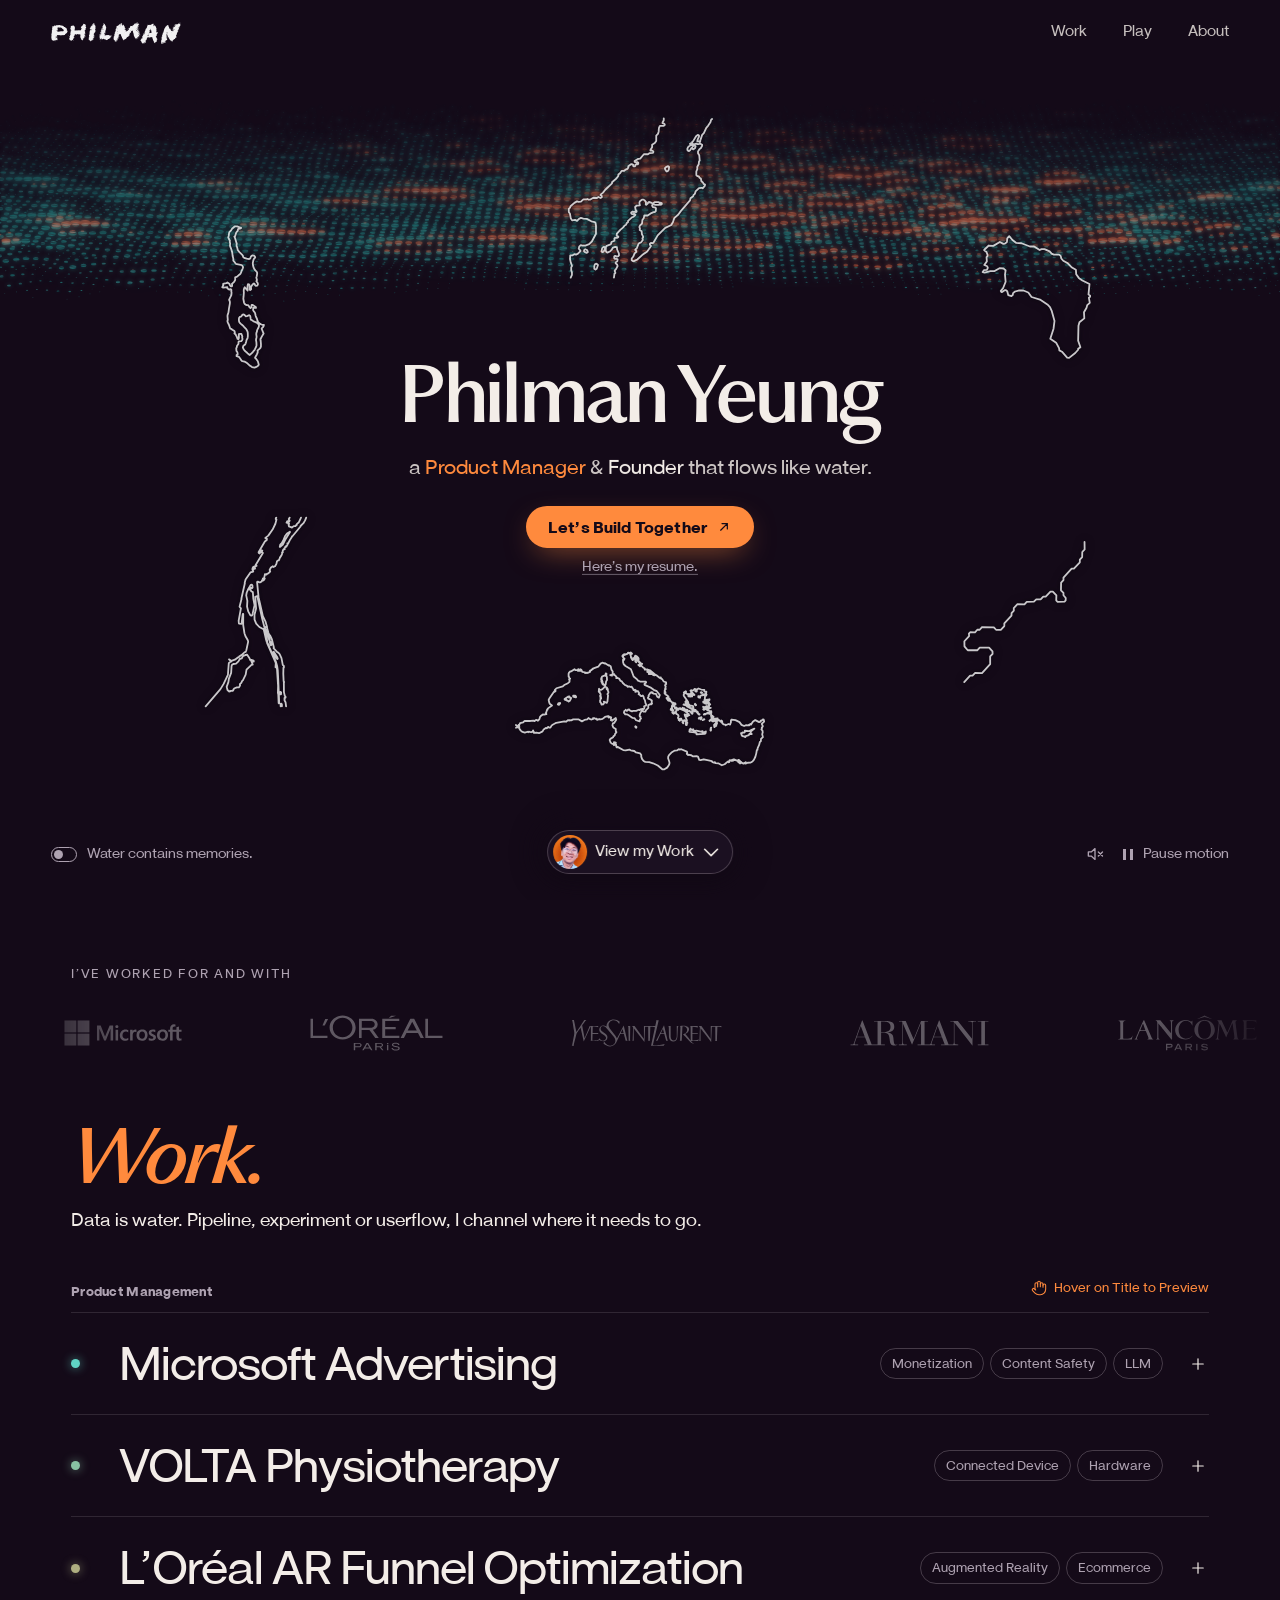
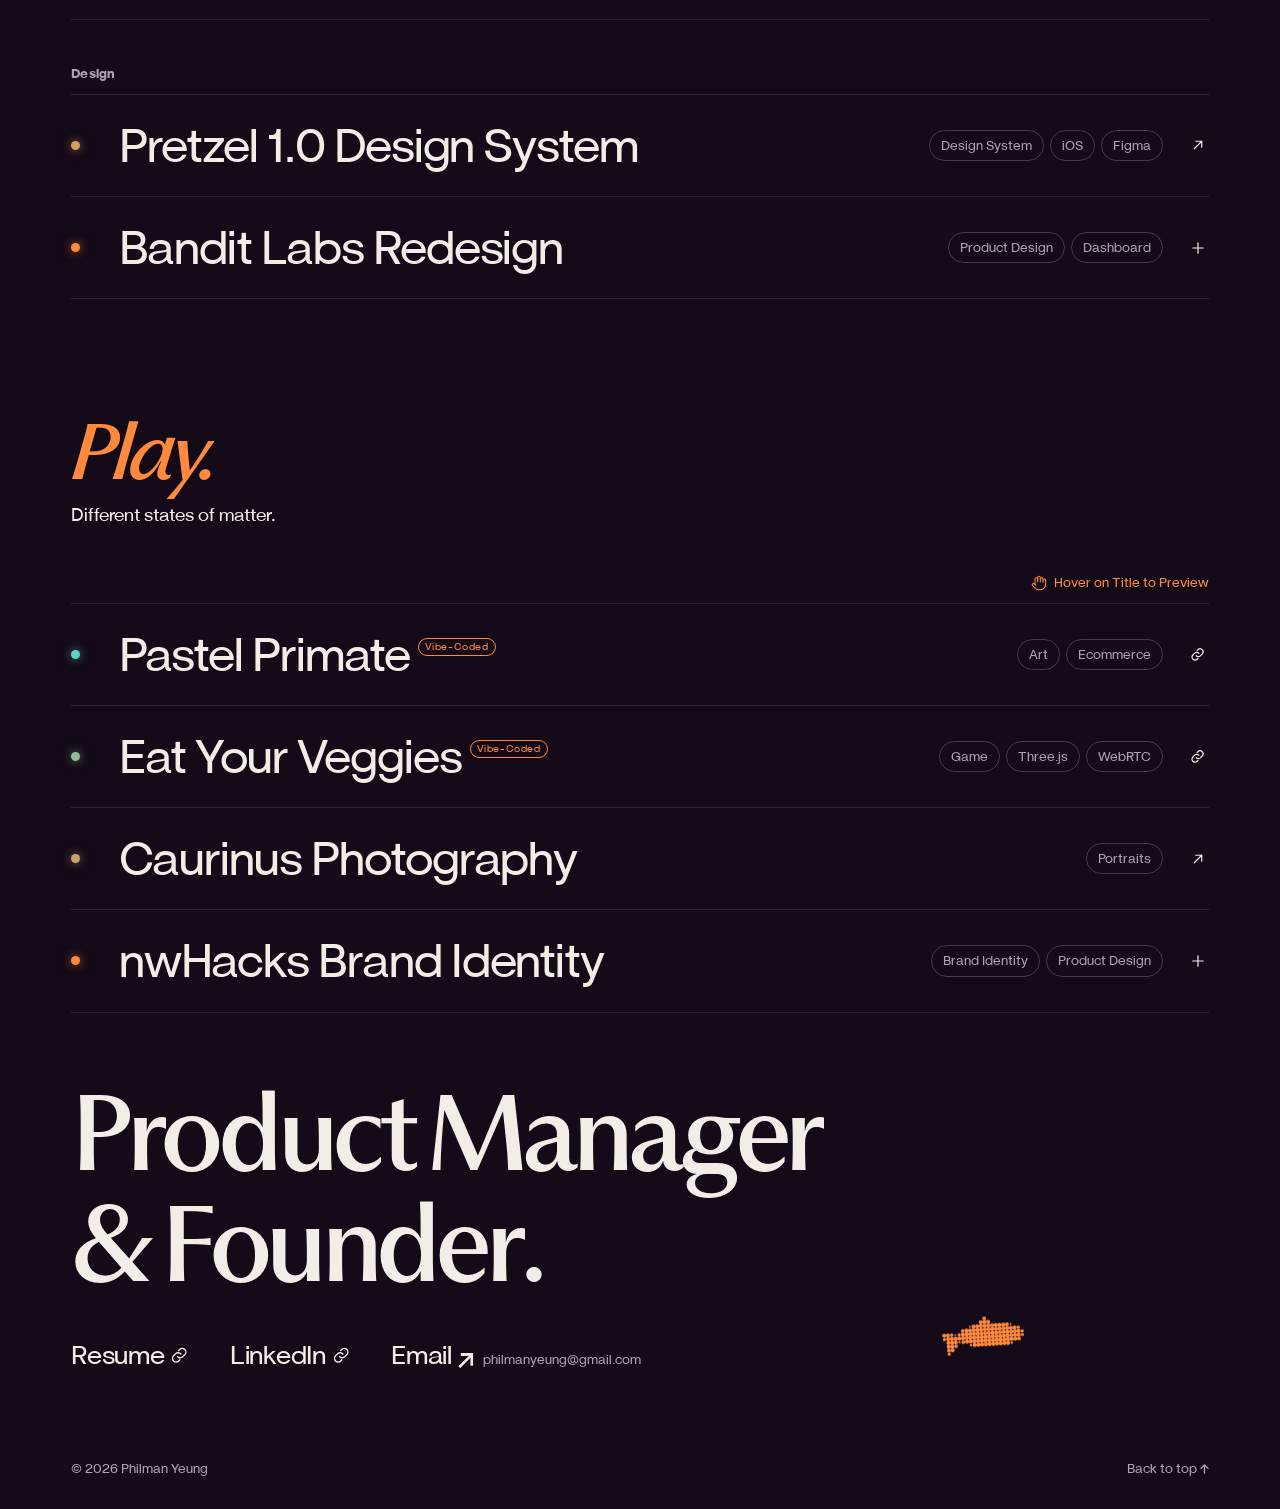
==== commit 96f5af12: "Header: swap signature for traced crayon PHILMAN logo Replace signature.svg with logo.svg (white, gr" ====
--- a/index.html
+++ b/index.html
@@ -30,7 +30,7 @@
 <div id="progress" aria-hidden="true"></div>
 
 <header class="nav">
-  <a class="brand sig" id="brand" href="#top"><img src="/signature.svg" width="739" height="276" alt="Philman Yeung"></a>
+  <a class="brand sig" id="brand" href="#top"><img src="/logo.svg" width="3029" height="513" alt="Philman Yeung"></a>
   <nav aria-label="Sections">
     <a href="#work">Work</a>
     <a href="#play">Play</a>
--- a/styles.css
+++ b/styles.css
@@ -427,12 +427,12 @@
   font: italic 400 clamp(28px, 2.7vw, 40px)/1.02 var(--serif); letter-spacing: -0.04em; word-spacing: -0.05em; }
 .ab-end { margin-top: clamp(24px, 4vw, 56px); }
 .nav nav a[aria-current="page"] { opacity: 1; background-size: 100% 1px; }
-/* signature in the nav: traced from oil pastel, kept white */
+/* logo in the nav: crayon PHILMAN traced to SVG, kept white */
 .brand.sig { display: block; margin: -5px 0; line-height: 0; }
-.brand.sig img { display: block; height: 32px; width: auto; transform-origin: 20% 70%;
+.brand.sig img { display: block; height: 22px; width: auto; transform-origin: 20% 70%;
   transition: transform 0.7s cubic-bezier(0.22, 1.28, 0.36, 1), opacity 0.3s; opacity: 0.94; }
 .brand.sig:hover img, .brand.sig:focus-visible img { transform: rotate(-3deg) scale(1.06); opacity: 1; }
-@media (max-width: 760px) { .brand.sig img { height: 26px; } }
+@media (max-width: 760px) { .brand.sig img { height: 18px; } }
 
 /* Say hello: the booking button sits right under the heading; the links below stay Resume, LinkedIn, Email */
 .about .say-book { margin-top: clamp(22px, 2.6vw, 34px); }
@@ -623,32 +623,43 @@
 
 /* ---------- Photography (Play) ---------- */
 .page-photo main { padding-bottom: clamp(40px, 6vw, 80px); }
-.ph-head { padding-top: clamp(140px, 16vw, 220px); display: grid; grid-template-columns: minmax(0, 1.2fr) minmax(0, 1fr); gap: 8px clamp(32px, 6vw, 96px); align-items: end; }
-.ph-kicker { grid-column: 1 / -1; font-size: 14px; color: var(--muted); }
-.ph-kicker a { color: inherit; text-decoration: none; background: linear-gradient(currentColor, currentColor) 0 100% / 0 1px no-repeat; transition: background-size 0.4s var(--ease); }
-.ph-kicker a:hover, .ph-kicker a:focus-visible { background-size: 100% 1px; color: var(--text); }
-.ph-title { grid-column: 1; margin: 6px 0 0; font: 400 clamp(52px, 8vw, 124px)/0.92 var(--serif); letter-spacing: -0.05em; word-spacing: -0.06em; color: #fff; text-wrap: balance; }
-.ph-title em { font-style: italic; color: var(--accent-2); }
-.ph-lede { grid-column: 1; margin-top: clamp(16px, 2vw, 26px); font-size: clamp(18px, 1.6vw, 23px); color: rgba(243, 237, 232, 0.86); max-width: 30em; }
-.ph-quote { grid-column: 2; grid-row: 2 / span 2; align-self: end; margin: 0; padding-left: clamp(18px, 2vw, 28px); border-left: 1px solid var(--line-2); }
-.ph-quote p { font: italic 400 clamp(24px, 2.3vw, 34px)/1.1 var(--serif); letter-spacing: -0.03em; word-spacing: -0.04em; color: var(--text); text-wrap: balance; }
+.ph-head { padding-top: clamp(104px, 11vw, 150px); display: grid; grid-template-columns: minmax(0, 1fr) minmax(0, 1fr); gap: 6px clamp(32px, 6vw, 96px); align-items: end; }
+/* logo lockup: "Photography" is sized by photography.js so it runs exactly as wide as "Caurinus" */
+.ph-lockup { grid-column: 1; margin: 0; display: inline-flex; flex-direction: column; align-items: flex-start; justify-self: start; color: #fff; font-weight: 400; }
+.lk-a { position: relative; font: 400 clamp(46px, 5.6vw, 84px)/0.9 var(--serif); letter-spacing: -0.05em; }
+.lk-b { font: italic 400 clamp(29px, 3.5vw, 53px)/0.86 var(--serif); letter-spacing: -0.03em; margin-top: -0.1em; white-space: nowrap; }
+.lk-fn { position: absolute; left: 100%; top: 0.08em; margin-left: 0.06em; font: 400 0.36em/1 var(--sans); color: var(--muted); text-decoration: none; }
+.lk-fn:hover, .lk-fn:focus-visible { color: var(--text); }
+.ph-lede { grid-column: 1; margin-top: clamp(12px, 1.4vw, 18px); font-size: clamp(16px, 1.35vw, 20px); color: rgba(243, 237, 232, 0.86); max-width: 30em; }
+.ph-quote { grid-column: 2; grid-row: 1 / span 2; align-self: end; margin: 0; padding-left: clamp(18px, 2vw, 28px); border-left: 1px solid var(--line-2); }
+.ph-quote p { font: italic 400 clamp(20px, 1.9vw, 28px)/1.12 var(--serif); letter-spacing: -0.03em; word-spacing: -0.04em; color: var(--text); text-wrap: balance; }
 .ph-quote footer { margin-top: 14px; font-size: 13px; color: var(--muted); }
 .ph-quote footer::before { content: "- "; }
 
 /* row-ordered masonry: each tile spans as many 8px rows as its photo is tall */
-.ph-gallery { padding-top: clamp(48px, 7vw, 96px); }
-.ph-grid { list-style: none; display: grid; grid-template-columns: repeat(3, minmax(0, 1fr)); grid-auto-rows: 8px; grid-auto-flow: row dense; column-gap: clamp(10px, 1.4vw, 18px); }
-.ph-item { grid-row-end: span var(--rows, 60); margin-bottom: clamp(10px, 1.4vw, 18px); }
-.ph-wide { grid-column: span 2; }
-.ph-open { display: block; width: 100%; height: 100%; padding: 0; border: 0; background: var(--bg-2); border-radius: 6px; overflow: hidden; cursor: zoom-in; position: relative; }
+.ph-gallery { padding-top: clamp(22px, 3vw, 44px); }
+.ph-tools { display: flex; align-items: center; gap: 14px; flex-wrap: wrap; margin-bottom: clamp(12px, 1.4vw, 18px); }
+.ph-shuffle { display: inline-flex; align-items: center; gap: 9px; min-height: 44px; padding: 0 18px 0 15px; border: 1px solid var(--line-2); border-radius: 999px; background: transparent; color: var(--text); font: 500 15px/1 var(--sans); cursor: pointer; transition: border-color 0.3s, background 0.3s, color 0.3s; }
+.ph-shuffle:hover { border-color: var(--accent); color: #fff; background: rgba(94, 214, 196, 0.08); }
+.ph-shuffle:focus-visible { outline: 2px solid var(--accent); outline-offset: 3px; }
+.ph-shuffle svg { transition: transform 0.6s var(--ease); }
+.ph-shuffle.spin svg { animation: ph-spin 0.6s var(--ease); }
+@keyframes ph-spin { 50% { transform: scaleX(-1) rotate(-12deg); } }
+.ph-status { font-size: 13px; color: var(--muted); }
+.ph-status:empty { display: none; }
+.ph-grid.dealing .ph-item { opacity: 0; transition: opacity 0.25s; }
+::view-transition-group(*) { animation-duration: 0.55s; animation-timing-function: cubic-bezier(0.2, 0.8, 0.2, 1); }
+/* seamless row-ordered masonry: no gaps, no rounding. Each tile spans as many 1px rows as its photo is tall */
+.ph-grid { list-style: none; display: grid; grid-template-columns: repeat(3, minmax(0, 1fr)); grid-auto-rows: 1px; gap: 0; }
+.ph-item { margin: 0; }
+.ph-open { display: block; width: 100%; height: 100%; padding: 0; border: 0; border-radius: 0; background: var(--bg-2); overflow: hidden; cursor: zoom-in; position: relative; }
 .ph-open img { display: block; width: 100%; height: 100%; object-fit: cover; opacity: 0; transform: scale(1.04); transition: opacity 0.8s var(--ease), transform 1.4s var(--ease), filter 0.6s var(--ease); }
 .ph-open.ok img { opacity: 1; transform: none; }
-.ph-open::after { content: ""; position: absolute; inset: 0; border-radius: inherit; box-shadow: inset 0 0 0 1px rgba(243, 233, 240, 0.08); pointer-events: none; transition: box-shadow 0.4s; }
 @media (hover: hover) {
   .ph-grid:hover .ph-open.ok img { filter: brightness(0.72) saturate(0.9); }
   .ph-grid .ph-open.ok:hover img, .ph-grid .ph-open.ok:focus-visible img { filter: none; transform: scale(1.025); }
 }
-.ph-open:focus-visible { outline: 2px solid var(--accent); outline-offset: 3px; }
+.ph-open:focus-visible { outline: 2px solid var(--accent); outline-offset: -2px; z-index: 1; }
 
 .ph-about { display: grid; grid-template-columns: minmax(0, 1.1fr) minmax(0, 1fr); gap: clamp(36px, 6vw, 96px); align-items: start; padding-top: clamp(80px, 11vw, 150px); }
 .ph-h2 { font: italic 400 clamp(44px, 5.4vw, 80px)/0.98 var(--serif); letter-spacing: -0.05em; word-spacing: -0.06em; color: #fff; margin-bottom: clamp(20px, 2.4vw, 32px); }
@@ -656,6 +667,7 @@
 .ph-about-text p { font-size: clamp(18px, 1.5vw, 21px); line-height: 1.55; max-width: 32em; }
 .ph-about-text p + p { margin-top: 1em; }
 .ph-about .book { margin-top: clamp(26px, 3vw, 38px); }
+.ph-fn { padding-top: clamp(40px, 5vw, 64px); font-size: 13px; color: var(--muted); }
 .ph-mail { margin-top: 12px; font-size: 13px !important; color: var(--muted); }
 .ph-facts { border-top: 1px solid var(--line); }
 .ph-facts > div { display: grid; grid-template-columns: minmax(0, 1fr) minmax(0, 1fr); gap: 16px; padding: 16px 0; border-bottom: 1px solid var(--line); }
@@ -684,7 +696,7 @@
 }
 @media (max-width: 760px) {
   .ph-head { grid-template-columns: minmax(0, 1fr); }
-  .ph-quote { grid-column: 1; grid-row: auto; margin-top: 28px; }
+  .ph-quote { grid-column: 1; grid-row: auto; margin-top: 18px; }
   .ph-about { grid-template-columns: minmax(0, 1fr); }
   .ph-facts > div { grid-template-columns: minmax(0, 0.9fr) minmax(0, 1.1fr); }
   /* on a phone the arrows move to the bottom, out of the photo's way; swipe works too */
@@ -693,11 +705,6 @@
   .lb-prev { left: calc(50% - 60px); }
   .lb-next { right: calc(50% - 60px); }
 }
-@media (max-width: 420px) {
-  .ph-grid { column-gap: 8px; }
-  .ph-item { margin-bottom: 8px; }
-  .ph-wide { grid-column: span 2; }
-}
 @media (prefers-reduced-motion: reduce) {
   .ph-open img, .lb-fig img { transition-duration: 0.01s; transform: none; }
 }
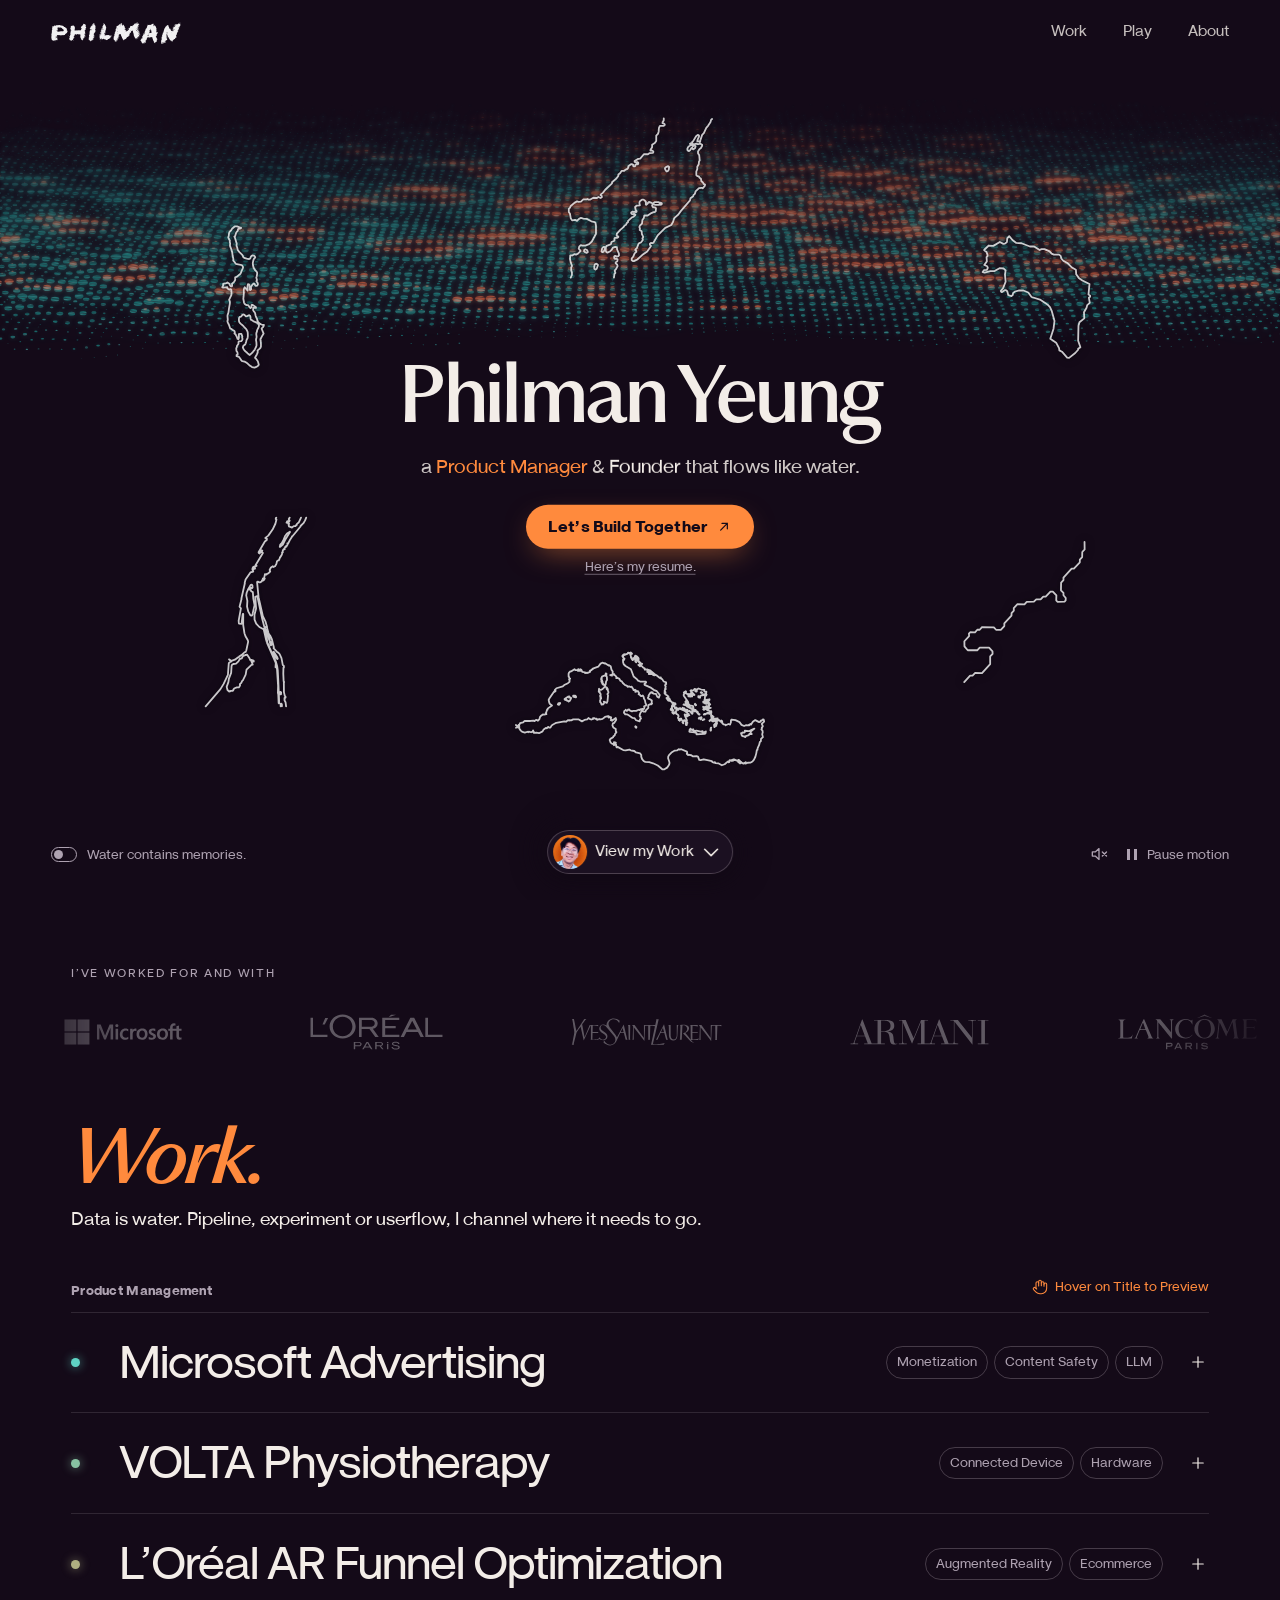
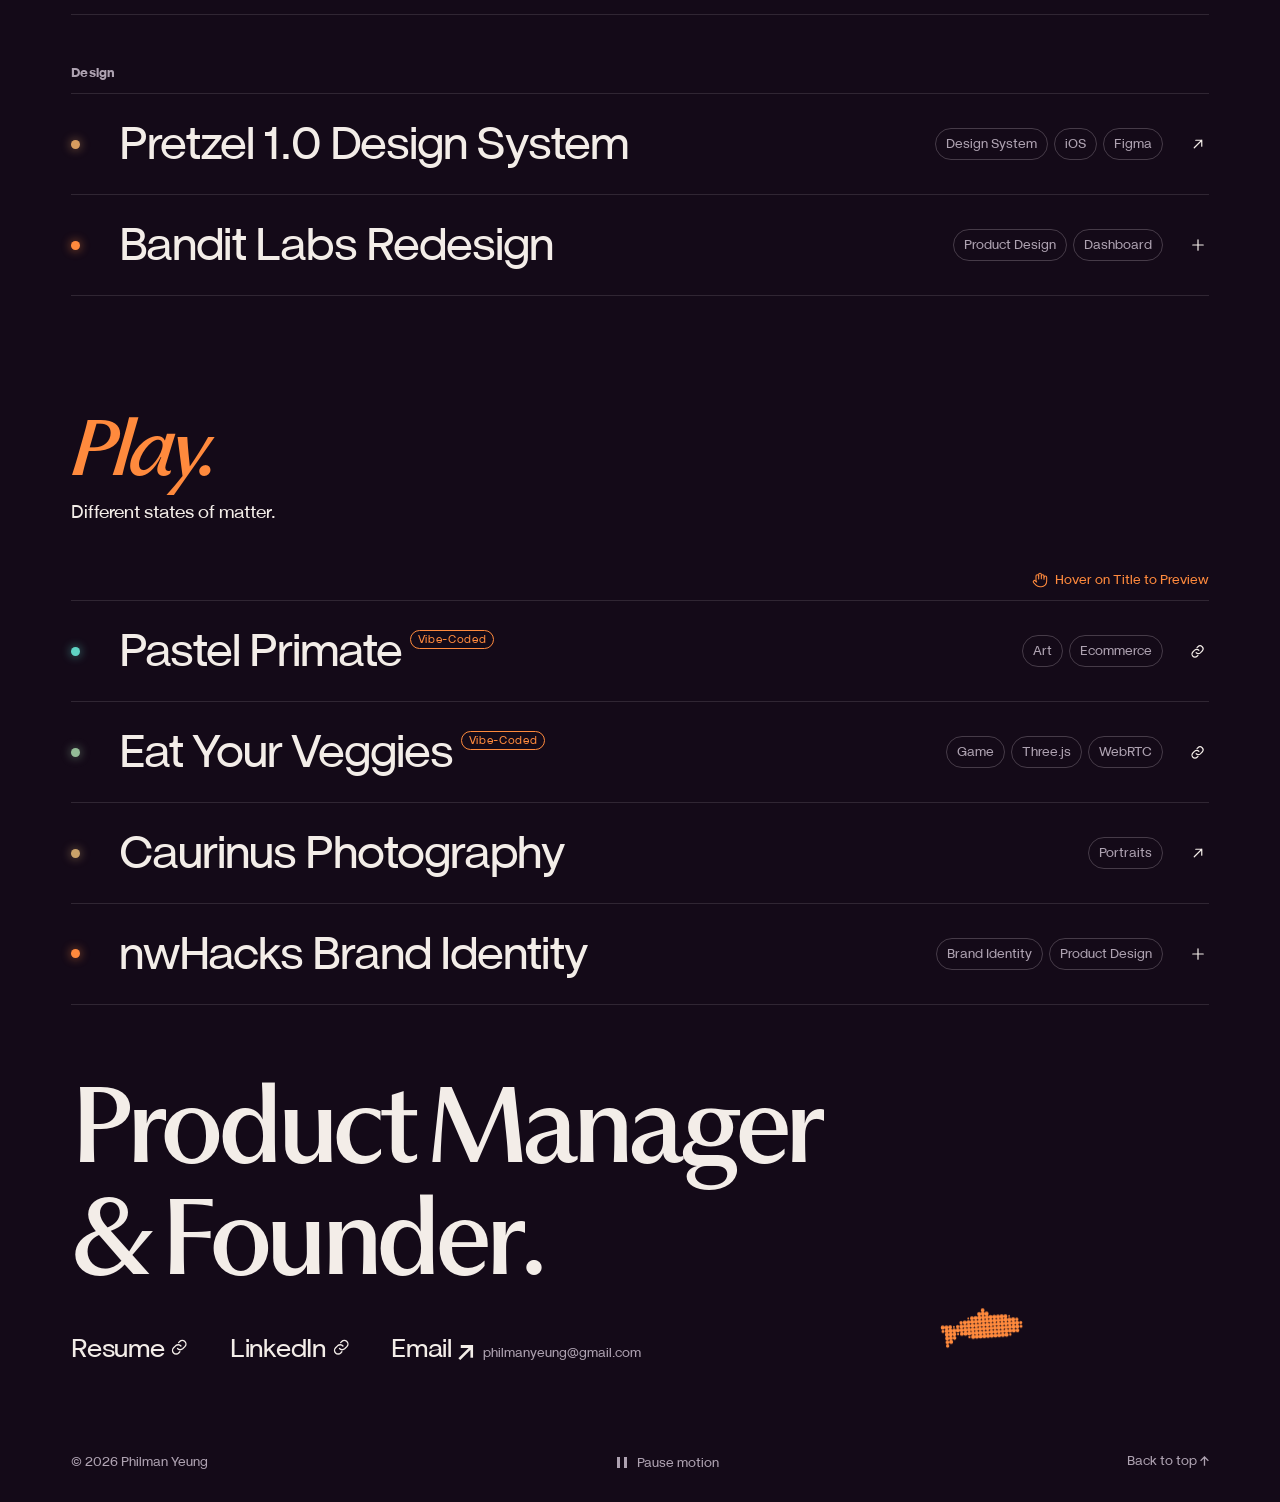
==== commit 61cb65f4: "Move styles onto py design system tokens; WCAG + HIG motion fixes - tokens.css (from philmany/py-pot" ====
--- a/index.html
+++ b/index.html
@@ -23,7 +23,9 @@
 <link rel="preload" href="/fonts/ZTNature-Regular.woff2" as="font" type="font/woff2" crossorigin>
 <link rel="preload" href="/fonts/PPMuseum-Italic.woff2" as="font" type="font/woff2" crossorigin>
 <link rel="alternate" type="text/markdown" href="/llms.txt" title="Summary for AI assistants">
-<link rel="stylesheet" href="styles.css">
+<script src="/motion.js"></script>
+<link rel="stylesheet" href="/tokens.css">
+<link rel="stylesheet" href="/styles.css">
 </head>
 <body>
 <a class="skip" href="#work">Skip to work</a>
@@ -66,7 +68,7 @@
             <path class="x" d="M16 9.5l5 5M21 9.5l-5 5"/>
           </svg>
         </button>
-        <button type="button" class="ctl" id="pause" aria-pressed="false"><span class="pz" aria-hidden="true"></span><span class="pl">Pause motion</span></button>
+        <button type="button" class="ctl" id="pause" data-motion-toggle aria-pressed="false"><span class="pz" aria-hidden="true"></span><span class="pl">Pause motion</span></button>
       </div>
     </div>
   </section>
@@ -112,6 +114,7 @@
 
 <footer class="foot wrap">
   <span id="copy"></span>
+  <button type="button" class="ctl" data-motion-toggle aria-pressed="false"><span class="pz" aria-hidden="true"></span>Pause motion</button>
   <a href="#top">Back to top <span aria-hidden="true">&uarr;</span></a>
 </footer>
 
--- a/tokens.css
+++ b/tokens.css
@@ -0,0 +1,197 @@
+/* py design system: tokens. Source of truth for philmanyeung.com.
+   Copy this file verbatim to py-portfolio/tokens.css. Never edit the copy. */
+
+@font-face { font-family: "ZT Nature"; src: url("/fonts/ZTNature-Regular.woff2") format("woff2"); font-weight: 400; font-style: normal; font-display: swap; }
+@font-face { font-family: "ZT Nature"; src: url("/fonts/ZTNature-Italic.woff2") format("woff2"); font-weight: 400; font-style: italic; font-display: swap; }
+@font-face { font-family: "ZT Nature"; src: url("/fonts/ZTNature-Bold.woff2") format("woff2"); font-weight: 700; font-style: normal; font-display: swap; }
+@font-face { font-family: "ZT Nature"; src: url("/fonts/ZTNature-BoldItalic.woff2") format("woff2"); font-weight: 700; font-style: italic; font-display: swap; }
+@font-face { font-family: "PP Museum"; src: url("/fonts/PPMuseum-Light.woff2") format("woff2"); font-weight: 300; font-style: normal; font-display: swap; }
+@font-face { font-family: "PP Museum"; src: url("/fonts/PPMuseum-LightItalic.woff2") format("woff2"); font-weight: 300; font-style: italic; font-display: swap; }
+@font-face { font-family: "PP Museum"; src: url("/fonts/PPMuseum-Regular.woff2") format("woff2"); font-weight: 400; font-style: normal; font-display: swap; }
+@font-face { font-family: "PP Museum"; src: url("/fonts/PPMuseum-Italic.woff2") format("woff2"); font-weight: 400; font-style: italic; font-display: swap; }
+@font-face { font-family: "PP Museum"; src: url("/fonts/PPMuseum-Ultrabold.woff2") format("woff2"); font-weight: 800; font-style: normal; font-display: swap; }
+@font-face { font-family: "PP Museum"; src: url("/fonts/PPMuseum-UltraboldItalic.woff2") format("woff2"); font-weight: 800; font-style: italic; font-display: swap; }
+
+:root {
+  color-scheme: dark;
+
+  /* ---------- color: surfaces ---------- */
+  --bg: #140a18;                          /* page, aubergine-black */
+  --bg-2: #1e1223;                        /* raised: preview frame, tiles */
+  --surface: #1a0f1f;                     /* solid card: memory card, portrait, thumbs */
+  --glass: rgba(20, 10, 24, 0.76);        /* + blur(--blur): nav, chips, captions */
+  --glass-strong: rgba(20, 10, 24, 0.92); /* tooltip, caption gradient stop */
+  --glass-raised: rgba(30, 18, 35, 0.86); /* pill + icon buttons over water */
+  --glass-raised-hover: rgba(40, 25, 47, 0.94);
+  --scrim: rgba(12, 6, 15, 0.96);         /* lightbox */
+
+  /* ---------- color: content ---------- */
+  --text: #f3ede8;                        /* warm white. 16.6:1 on --bg */
+  --text-strong: #ffffff;                 /* names, lockups, "Welcome." */
+  --text-2: rgba(243, 237, 232, 0.84);    /* lede over water. 11.4:1 */
+  --muted: #aea2b1;                       /* meta, captions. 7.9:1 */
+  --line: rgba(243, 233, 240, 0.12);      /* hairlines, dividers (decorative) */
+  --line-2: rgba(243, 233, 240, 0.22);    /* chip + card borders (decorative) */
+
+  /* ---------- color: accents (only two) ---------- */
+  --accent: #5fd3c4;                      /* teal: focus, dates, places, live states. 10.7:1 */
+  --accent-2: #ff8a3d;                    /* tangerine: CTA, emphasis <em>, progress. 8.2:1 */
+  --accent-2-hover: #ffa05f;
+  --on-accent: var(--bg);                 /* text on either accent. 8.2:1 min */
+  --accent-wash: rgba(95, 211, 196, 0.08);
+  --accent-edge: rgba(95, 211, 196, 0.55);
+  --accent-2-edge: rgba(255, 138, 61, 0.6);
+
+  /* ---------- color: print (riso) ---------- */
+  --ink-teal: #1aa39d;                    /* drum A on dark, blend: screen */
+  --ink-orange: #ff6436;                  /* drum B on dark, offset -2px y */
+  --ink-teal-stock: #0f8a8c;              /* drum A on cream, blend: multiply */
+  --ink-orange-stock: #ff6a4d;
+  --ink-fallback: #1c7076;                /* static halftone before canvas boots */
+  --paper: #f4efe8;                       /* snapshot border */
+  --tape: rgba(243, 237, 232, 0.5);
+
+  /* ---------- type ---------- */
+  --sans: "ZT Nature", "Helvetica Neue", Arial, sans-serif;           /* body + UI */
+  --serif: "PP Museum", "Iowan Old Style", Georgia, serif;            /* headings, always set tight */
+
+  /* fixed ramp (rem, follows Apple text styles; 12px floor) */
+  --fs-caption-2: 0.6875rem; /* 11  Caption 2: inline badge only */
+  --fs-caption: 0.75rem;     /* 12  Caption 1 */
+  --fs-footnote: 0.8125rem;  /* 13  Footnote: meta, chips, eyebrow, controls */
+  --fs-subhead: 0.9375rem;   /* 15  Subheadline: nav, pill, card title */
+  --fs-callout: 1rem;        /* 16  Callout: buttons, mobile body */
+  --fs-body: 1.0625rem;      /* 17  Body */
+  --fs-title-3: 1.25rem;     /* 20  Title 3: lede, place name */
+
+  /* fluid ramp */
+  --fs-lede: clamp(1rem, 1.5vw, 1.375rem);              /* 16-22 hero tagline, photo lede */
+  --fs-lead: clamp(1.0625rem, 1.4vw, 1.25rem);          /* 17-20 section sub */
+  --fs-prose: clamp(1.1875rem, 1.65vw, 1.5rem);         /* 19-24 About + photo prose */
+  --fs-link-lg: clamp(1.25rem, 2vw, 1.625rem);          /* 20-26 contact links, role */
+  --fs-quote-sm: clamp(1.25rem, 1.85vw, 1.75rem);       /* 20-28 pull quote, fact values */
+  --fs-quote: clamp(1.75rem, 2.7vw, 2.5rem);            /* 28-40 closing line */
+  --fs-title: clamp(1.75rem, 3.6vw, 3.375rem);          /* 28-54 row titles, page name */
+  --fs-display-sm: clamp(2.75rem, 5.5vw, 5.25rem);      /* 44-84 claim, ph-h2, lockup */
+  --fs-display: clamp(2.875rem, 6.1vw, 5.5rem);         /* 46-88 Work. Play. */
+  --fs-hero: clamp(3rem, 6.4vw, 5.75rem);               /* 48-92 hero name */
+  --fs-display-xl: clamp(3.5rem, 8.4vw, 8.25rem);       /* 56-132 closing heading */
+
+  --lh-display: 0.95;
+  --lh-title: 1.04;
+  --lh-ui: 1.2;
+  --lh-caption: 1.45;
+  --lh-body: 1.55;
+
+  --track-display: -0.05em;   /* serif display; pair with --word-display */
+  --track-hero: -0.045em;
+  --track-quote: -0.03em;
+  --track-title: -0.022em;
+  --track-tight: -0.01em;
+  --track-ui: 0.01em;
+  --track-label: 0.04em;
+  --track-caps: 0.14em;       /* uppercase eyebrow only */
+  --word-display: -0.06em;
+  --word-quote: -0.04em;
+
+  /* ---------- space (4px grid; half steps 2/6/10 for chips only) ---------- */
+  --space-0-5: 2px;
+  --space-1: 4px;
+  --space-1-5: 6px;
+  --space-2: 8px;
+  --space-2-5: 10px;
+  --space-3: 12px;
+  --space-4: 16px;
+  --space-5: 20px;
+  --space-6: 24px;
+  --space-7: 28px;
+  --space-8: 32px;
+  --space-10: 40px;
+  --space-12: 48px;
+  --space-14: 56px;
+  --space-16: 64px;
+  --space-18: 72px;
+  --space-20: 80px;
+  --space-24: 96px;
+  --space-30: 120px;
+
+  /* fluid layout */
+  --gutter: clamp(20px, 4vw, 56px);
+  --wrap: 1240px;
+  --section-y: clamp(72px, 9vw, 120px);        /* section top padding */
+  --stack-lg: clamp(28px, 3.5vw, 48px);        /* heading -> list */
+  --stack-xl: clamp(48px, 6vw, 80px);
+  --page-top: clamp(150px, 18vw, 240px);       /* first block under fixed nav */
+  --nav-h: 64px;                               /* scroll-padding for focus-not-obscured */
+
+  /* ---------- shape ---------- */
+  --radius-xs: 2px;
+  --radius-sm: 4px;
+  --radius-md: 8px;
+  --radius-lg: 12px;
+  --radius-xl: 16px;
+  --radius-pill: 999px;
+  --hairline: 1px;
+  --focus-ring: 2px;
+  --focus-offset: 4px;
+  --target: 44px;              /* min hit area, every interactive element */
+  --blur: 14px;
+  --blur-sm: 8px;
+
+  /* ---------- elevation ---------- */
+  --shadow-card: 0 10px 28px -10px rgba(6, 2, 9, 0.8);
+  --shadow-float: 0 40px 80px -30px rgba(0, 0, 0, 0.8);
+  --shadow-paper: 0 14px 28px rgba(8, 3, 12, 0.55), 0 2px 6px rgba(8, 3, 12, 0.4);
+  --drop-paper: drop-shadow(0 9px 12px rgba(8, 3, 12, 0.5)) drop-shadow(0 2px 3px rgba(8, 3, 12, 0.45));
+  --drop-paper-lift: drop-shadow(0 22px 28px rgba(8, 3, 12, 0.6)) drop-shadow(0 4px 6px rgba(8, 3, 12, 0.4));
+  --drop-outline: drop-shadow(0 0 1.5px rgba(12, 6, 16, 0.85)) drop-shadow(0 0 4px rgba(12, 6, 16, 0.45));
+  --feather: 0 0 22px 14px rgba(20, 10, 24, 0.72);   /* dark halo so a pill reads over water */
+  --glow-cta: 0 10px 30px -10px rgba(255, 138, 61, 0.6);
+  --glow-cta-hover: 0 0 0 6px rgba(255, 138, 61, 0.16), 0 14px 34px -10px rgba(255, 138, 61, 0.7);
+
+  /* ---------- layers ---------- */
+  --z-art: 1;
+  --z-hero-text: 3;
+  --z-hero-ctl: 4;
+  --z-peek: 90;
+  --z-nav: 100;
+  --z-progress: 120;
+  --z-tip: 260;
+  --z-flow: 300;
+  --z-skip: 500;
+
+  /* ---------- motion ----------
+     Two families so Reduce Motion can drop movement but keep dissolves.
+     fade-*: opacity, color, background, border, filter, shadow.
+     move-*: transform, translate, scale, clip-path, grid rows. */
+  --fade-fast: 150ms;     /* tooltip, layer swap */
+  --fade: 300ms;          /* hover color/border */
+  --fade-slow: 500ms;     /* dim, lake focus */
+  --fade-reveal: 900ms;   /* scroll reveal */
+  --move-fast: 200ms;     /* press, caret nudge */
+  --move: 400ms;          /* hover lift, underline, toggle knob */
+  --move-slow: 600ms;     /* row title slide, peek open */
+  --move-reveal: 900ms;   /* reveal rise, panel expand, split words */
+  --move-spring: 900ms;   /* memory zoom, snapshots, paper notes */
+  --stagger: 70ms;
+  --delay-hero: 450ms;    /* hero text waits for the lake */
+
+  --ease: cubic-bezier(0.2, 0.8, 0.2, 1);        /* default out */
+  --ease-io: cubic-bezier(0.77, 0, 0.18, 1);     /* expand/collapse, mask wipes */
+  --ease-spring: cubic-bezier(0.22, 1.28, 0.36, 1); /* overshoot, objects with mass */
+  --ease-flip: cubic-bezier(0.3, 1.3, 0.5, 1);   /* rolodex in */
+  --ease-in: cubic-bezier(0.4, 0, 1, 1);         /* rolodex out, exits */
+
+  /* aliases kept for older selectors */
+  --display: var(--fs-display);
+  --hero-name: var(--fs-hero);
+}
+
+/* Reduce Motion: no travel, no zoom, no parallax. Dissolves stay, capped short. */
+@media (prefers-reduced-motion: reduce) {
+  :root {
+    --move-fast: 0.01ms; --move: 0.01ms; --move-slow: 0.01ms; --move-reveal: 0.01ms; --move-spring: 0.01ms;
+    --fade: 200ms; --fade-slow: 200ms; --fade-reveal: 200ms;
+    --stagger: 0ms; --delay-hero: 0ms;
+  }
+}
--- a/styles.css
+++ b/styles.css
@@ -1,206 +1,193 @@
-/* One dark world. Centred halftone pool, then a single editorial column. */
-/* Type. All type is self-hosted from fonts/ as WOFF2.
-   ZT Nature: body and UI (Regular, Italic, Bold, Bold Italic). PP Museum by Pangram Pangram: headings, set tight. Light, Regular, Ultrabold, each with italic. */
-@font-face { font-family: "ZT Nature"; src: url("fonts/ZTNature-Regular.woff2") format("woff2"); font-weight: 400; font-style: normal; font-display: swap; }
-@font-face { font-family: "ZT Nature"; src: url("fonts/ZTNature-Italic.woff2") format("woff2"); font-weight: 400; font-style: italic; font-display: swap; }
-@font-face { font-family: "ZT Nature"; src: url("fonts/ZTNature-Bold.woff2") format("woff2"); font-weight: 700; font-style: normal; font-display: swap; }
-@font-face { font-family: "ZT Nature"; src: url("fonts/ZTNature-BoldItalic.woff2") format("woff2"); font-weight: 700; font-style: italic; font-display: swap; }
-@font-face { font-family: "PP Museum"; src: url("fonts/PPMuseum-Light.woff2") format("woff2"); font-weight: 300; font-style: normal; font-display: swap; }
-@font-face { font-family: "PP Museum"; src: url("fonts/PPMuseum-LightItalic.woff2") format("woff2"); font-weight: 300; font-style: italic; font-display: swap; }
-@font-face { font-family: "PP Museum"; src: url("fonts/PPMuseum-Regular.woff2") format("woff2"); font-weight: 400; font-style: normal; font-display: swap; }
-@font-face { font-family: "PP Museum"; src: url("fonts/PPMuseum-Italic.woff2") format("woff2"); font-weight: 400; font-style: italic; font-display: swap; }
-@font-face { font-family: "PP Museum"; src: url("fonts/PPMuseum-Ultrabold.woff2") format("woff2"); font-weight: 800; font-style: normal; font-display: swap; }
-@font-face { font-family: "PP Museum"; src: url("fonts/PPMuseum-UltraboldItalic.woff2") format("woff2"); font-weight: 800; font-style: italic; font-display: swap; }
-
-:root {
-  --bg: #140a18;
-  --bg-2: #1e1223;
-  --text: #f3ede8;
-  --muted: #aea2b1;
-  --line: rgba(243, 233, 240, 0.12);
-  --line-2: rgba(243, 233, 240, 0.22);
-  --accent: #5fd3c4;
-  --accent-2: #ff8a3d;
-  --sans: "ZT Nature", "Helvetica Neue", Arial, sans-serif;
-  --serif: "PP Museum", "Iowan Old Style", Georgia, serif;
-  --gutter: clamp(20px, 4vw, 56px);
-  --ease: cubic-bezier(0.2, 0.8, 0.2, 1);
-  --display: clamp(46px, 6.1vw, 88px);  /* section headings (Work, Play) */
-  --hero-name: clamp(48px, 6.4vw, 92px);
-  --ease-io: cubic-bezier(0.77, 0, 0.18, 1);
-  color-scheme: dark;
-}
+/* One dark world. Centred halftone pool, then a single editorial column.
+   Every value comes from tokens.css (synced from philmany/py-potfolio-design-system).
+   Fonts are declared there too. Transitions: fade-* for opacity/colour/filter, move-* for transforms. */
 
 * { box-sizing: border-box; margin: 0; padding: 0; }
-html { scroll-behavior: smooth; }
+html { scroll-behavior: smooth; scroll-padding-top: var(--nav-h); }
 body {
   background: var(--bg); color: var(--text);
-  font: 400 17px/1.55 var(--sans); -webkit-font-smoothing: antialiased; overflow-x: hidden;
+  font: 400 var(--fs-body)/var(--lh-body) var(--sans); -webkit-font-smoothing: antialiased; overflow-x: hidden;
 }
 a { color: inherit; }
-::selection { background: var(--accent); color: var(--bg); }
-:focus-visible { outline: 2px solid var(--accent); outline-offset: 4px; border-radius: 4px; }
-.wrap { max-width: 1240px; margin: 0 auto; padding: 0 var(--gutter); }
+::selection { background: var(--accent); color: var(--on-accent); }
+:focus-visible { outline: var(--focus-ring) solid var(--accent); outline-offset: var(--focus-offset); border-radius: var(--radius-sm); }
+.wrap { max-width: var(--wrap); margin: 0 auto; padding: 0 var(--gutter); }
 .sr { position: absolute; width: 1px; height: 1px; overflow: hidden; clip-path: inset(50%); white-space: nowrap; }
-.skip { position: absolute; left: -999px; top: 10px; z-index: 500; background: var(--bg); padding: 8px 12px; }
-.skip:focus { left: 12px; }
+.skip {
+  position: absolute; left: -999px; top: var(--space-2-5); z-index: var(--z-skip);
+  display: inline-flex; align-items: center; min-height: var(--target); padding: 0 var(--space-3); background: var(--bg);
+}
+.skip:focus { left: var(--space-3); }
+
+/* Hit areas: small text links get an invisible 44px-tall target (Apple HIG, WCAG 2.5.8) without moving anything */
+.nav a, .foot a, .cv, .links a { position: relative; }
+.nav a::after, .foot a::after, .cv::after, .links a::after, .lk-fn::after {
+  content: ""; position: absolute; left: calc(var(--space-2) * -1); right: calc(var(--space-2) * -1);
+  top: min(0px, calc((100% - var(--target)) / 2)); bottom: min(0px, calc((100% - var(--target)) / 2));
+}
+
+/* Pause motion (WCAG 2.2.2): motion.js toggles html.motion-paused from any [data-motion-toggle] */
+html.motion-paused *, html.motion-paused *::before, html.motion-paused *::after { animation-play-state: paused !important; }
 
 #progress {
-  position: fixed; top: 0; left: 0; right: 0; height: 2px; z-index: 120;
+  position: fixed; top: 0; left: 0; right: 0; height: var(--space-0-5); z-index: var(--z-progress);
   background: var(--accent-2); transform-origin: 0 50%; transform: scaleX(0);
 }
 
 /* Nav */
 .nav {
-  position: fixed; top: 0; left: 0; right: 0; z-index: 100;
+  position: fixed; top: 0; left: 0; right: 0; z-index: var(--z-nav);
   display: flex; justify-content: space-between; align-items: center;
-  padding: 20px var(--gutter); color: var(--text); pointer-events: none;
-  transition: background 0.5s, -webkit-backdrop-filter 0.5s, backdrop-filter 0.5s, border-color 0.5s; border-bottom: 1px solid transparent;
-}
-.nav { transition: background 0.5s, -webkit-backdrop-filter 0.5s, backdrop-filter 0.5s, border-color 0.5s, transform 0.45s var(--ease); }
+  padding: var(--space-5) var(--gutter); color: var(--text); pointer-events: none;
+  border-bottom: var(--hairline) solid transparent;
+  transition: background var(--fade-slow), -webkit-backdrop-filter var(--fade-slow), backdrop-filter var(--fade-slow), border-color var(--fade-slow), transform var(--move) var(--ease);
+}
 .nav.hide { transform: translateY(-100%); }
-.section[id] { scroll-margin-top: 28px; }
-.nav.solid { background: rgba(20, 10, 24, 0.76); -webkit-backdrop-filter: blur(14px); backdrop-filter: blur(14px); border-bottom-color: var(--line); }
-.nav a { pointer-events: auto; text-decoration: none; font-size: 15px; }
+.section[id] { scroll-margin-top: calc(28px - var(--nav-h)); }
+.nav.solid { background: var(--glass); -webkit-backdrop-filter: blur(var(--blur)); backdrop-filter: blur(var(--blur)); border-bottom-color: var(--line); }
+.nav a { pointer-events: auto; text-decoration: none; font-size: var(--fs-subhead); }
 .nav nav { display: flex; gap: clamp(18px, 3vw, 36px); }
+/* underline that draws in from the left */
 .nav nav a, .links a, .foot a {
   background: linear-gradient(currentColor, currentColor) 0 100% / 0 1px no-repeat;
-  transition: background-size 0.5s var(--ease), opacity 0.3s; padding-bottom: 2px;
+  transition: background-size var(--move) var(--ease), opacity var(--fade); padding-bottom: var(--space-0-5);
 }
 .nav nav a { opacity: 0.8; }
-.nav nav a:hover, .nav nav a:focus-visible, .links a:hover, .links a:focus-visible, .foot a:hover { background-size: 100% 1px; opacity: 1; }
+.nav nav a:hover, .nav nav a:focus-visible, .links a:hover, .links a:focus-visible, .foot a:hover, .foot a:focus-visible { background-size: 100% 1px; opacity: 1; }
+.nav nav a[aria-current="page"] { opacity: 1; background-size: 100% 1px; }
+/* logo: crayon PHILMAN traced to SVG, kept white */
+.brand.sig { display: block; margin: -5px 0; line-height: 0; }
+.brand.sig img { display: block; height: 22px; width: auto; transform-origin: 20% 70%; opacity: 0.94;
+  transition: transform var(--move-slow) var(--ease-spring), opacity var(--fade); }
+.brand.sig:hover img, .brand.sig:focus-visible img { transform: rotate(-3deg) scale(1.06); opacity: 1; }
+@media (max-width: 760px) { .brand.sig img { height: 18px; } }
 
 /* Hero */
-.hero {
-  position: relative; height: clamp(640px, 100svh, 1000px); overflow: hidden; isolation: isolate;
-}
+.hero { position: relative; height: clamp(640px, 100svh, 1000px); overflow: hidden; isolation: isolate; }
 .hero canvas { position: absolute; inset: 0; width: 100%; height: 100%; display: block; }
-.hero .glow { filter: blur(14px) saturate(1.2); opacity: 0.18; z-index: 0; }
+.hero .glow { filter: blur(var(--blur)) saturate(1.2); opacity: 0.18; z-index: 0; }
 .hero .water {
-  z-index: 1;
+  z-index: var(--z-art);
   -webkit-mask: linear-gradient(to bottom, transparent 8%, rgba(0,0,0,0.25) 20%, #000 52%);
   mask: linear-gradient(to bottom, transparent 8%, rgba(0,0,0,0.25) 20%, #000 52%);
 }
 /* depth of field: the far water, softly blurred, crossfades into the sharp near water */
 .hero .haze {
-  z-index: 1; filter: blur(2.2px); opacity: 0.95; pointer-events: none;
+  z-index: var(--z-art); filter: blur(2.2px); opacity: 0.95; pointer-events: none;
   -webkit-mask: linear-gradient(to bottom, #000 8%, rgba(0,0,0,0.8) 20%, transparent 52%);
   mask: linear-gradient(to bottom, #000 8%, rgba(0,0,0,0.8) 20%, transparent 52%);
 }
 .hero:not(.live)::before {
   content: ""; position: absolute; left: 50%; top: 52%; width: min(82vw, 1040px); height: min(64vh, 620px);
   transform: translate(-50%, -50%);
-  background: radial-gradient(circle, #1c7076 1.7px, transparent 2.3px) 0 0 / 9px 9px;
+  background: radial-gradient(circle, var(--ink-fallback) 1.7px, transparent 2.3px) 0 0 / 9px 9px;
   -webkit-mask: radial-gradient(closest-side, transparent 30%, #000 45%, #000 88%, transparent);
   mask: radial-gradient(closest-side, transparent 30%, #000 45%, #000 88%, transparent);
 }
 .hero-text {
-  position: absolute; left: 50%; top: 52%; transform: translate(-50%, -50%); z-index: 3;
-  width: min(92vw, 680px); text-align: center; transition: opacity 0.6s var(--ease);
-}
-.hero h1 {
-  font: 400 var(--hero-name)/1 var(--serif); white-space: nowrap; letter-spacing: -0.045em; word-spacing: -0.06em;
-}
-.hero-text p { margin-top: clamp(12px, 1.3vw, 20px); font-size: clamp(16px, 1.55vw, 22px); color: rgba(243, 237, 232, 0.82); text-wrap: balance; }
-.hero-text > * { opacity: 0; transform: translateY(14px); filter: blur(6px); transition: opacity 1.1s var(--ease), transform 1.1s var(--ease), filter 1.1s var(--ease); }
+  position: absolute; left: 50%; top: 52%; transform: translate(-50%, -50%); z-index: var(--z-hero-text);
+  width: min(92vw, 680px); text-align: center; transition: opacity var(--fade-slow) var(--ease);
+}
+.hero h1 { font: 400 var(--fs-hero)/1 var(--serif); white-space: nowrap; letter-spacing: var(--track-hero); word-spacing: var(--word-display); }
+.hero-text p { margin-top: clamp(12px, 1.3vw, 20px); font-size: var(--fs-lede); color: var(--text-2); text-wrap: balance; }
+/* entrance: rise + unblur, staggered */
+.hero-text > * { opacity: 0; transform: translateY(14px); filter: blur(6px);
+  transition: opacity var(--fade-reveal) var(--ease), transform var(--move-reveal) var(--ease), filter var(--fade-reveal) var(--ease); }
 .hero.ready .hero-text > * { opacity: 1; transform: none; filter: none; }
-.hero.ready .hero-text p { transition-delay: 0.15s; }
+.hero.ready .hero-text p { transition-delay: calc(var(--stagger) * 2); }
+.hero.ready .hero-text .book { transition-delay: 0s, 0s, 0s, calc(var(--stagger) * 4), calc(var(--stagger) * 4), calc(var(--stagger) * 4); }
+.hero.ready .hero-text .cv { transition-delay: 0s, 0s, calc(var(--stagger) * 6), calc(var(--stagger) * 6), calc(var(--stagger) * 6); }
 .hero-text p em { font-style: normal; color: var(--accent-2); }
 .hero.memories .hero-text { opacity: 0.12; }
 
 .hero-ctl {
-  position: absolute; left: 0; right: 0; bottom: 24px; z-index: 4;
-  display: flex; justify-content: space-between; gap: 16px; padding: 0 var(--gutter);
-}
+  position: absolute; left: 0; right: 0; bottom: var(--space-6); z-index: var(--z-hero-ctl);
+  display: flex; justify-content: space-between; align-items: center; gap: var(--space-4); padding: 0 var(--gutter);
+}
+/* control: quiet text button with optional switch or icon */
 .ctl {
-  display: inline-flex; align-items: center; gap: 10px; min-height: 44px;
-  background: none; border: 0; color: var(--muted); font: 400 13.5px/1 var(--sans); cursor: pointer; transition: color 0.3s;
+  display: inline-flex; align-items: center; gap: var(--space-2-5); min-height: var(--target);
+  background: none; border: 0; color: var(--muted); font: 400 var(--fs-footnote)/1 var(--sans); cursor: pointer; transition: color var(--fade);
 }
 .ctl:hover, .ctl[aria-pressed="true"] { color: var(--text); }
-.sw { width: 26px; height: 15px; border-radius: 8px; border: 1px solid currentColor; position: relative; transition: background 0.4s, border-color 0.4s; }
-.sw i { position: absolute; top: 2px; left: 2px; width: 9px; height: 9px; border-radius: 50%; background: currentColor; transition: transform 0.45s var(--ease), background 0.4s; }
+.sw { width: 26px; height: 15px; border-radius: var(--radius-md); border: var(--hairline) solid currentColor; position: relative; transition: background var(--fade), border-color var(--fade); }
+.sw i { position: absolute; top: 2px; left: 2px; width: 9px; height: 9px; border-radius: 50%; background: currentColor; transition: transform var(--move) var(--ease), background var(--fade); }
 .ctl[aria-pressed="true"] .sw { background: var(--accent); border-color: var(--accent); }
 .ctl[aria-pressed="true"] .sw i { transform: translateX(11px); background: var(--bg); }
-.hero-ctl { align-items: center; }
-.ctl-r { display: flex; align-items: center; gap: 6px; }
-/* scroll cue: a pill with Philman's photo */
-.cue-wrap {
-  position: absolute; left: 50%; bottom: 0; transform: translateX(-50%);
-  animation: cue 4.2s ease-in-out infinite;
-}
+.ctl-r { display: flex; align-items: center; gap: var(--space-1-5); }
+/* scroll cue: a pill with Philman's photo; bobs three times, then rests */
+.cue-wrap { position: absolute; left: 50%; bottom: 0; transform: translateX(-50%); animation: cue 4.2s ease-in-out 3; }
 .cue-wrap:hover, .cue-wrap:focus-within { animation-play-state: paused; }
 @keyframes cue { 0%, 100% { translate: 0 0; } 50% { translate: 0 -4px; } }
 .cue {
-  display: inline-flex; align-items: center; gap: 8px; min-height: 44px; padding: 4px 10px 4px 5px;
-  font-size: 15px; letter-spacing: 0.01em; white-space: nowrap; color: var(--text); text-decoration: none;
-  border-radius: 999px; border: 1px solid var(--line-2);
-  background: rgba(30, 18, 35, 0.86); -webkit-backdrop-filter: blur(10px); backdrop-filter: blur(10px);
-  /* dark feather so it reads over the moving water */
-  box-shadow: 0 0 22px 14px rgba(20, 10, 24, 0.72), 0 8px 24px -8px rgba(0, 0, 0, 0.6);
-  transition: border-color 0.3s, background 0.3s;
+  display: inline-flex; align-items: center; gap: var(--space-2); min-height: var(--target); padding: var(--space-1) var(--space-2-5) var(--space-1) 5px;
+  font-size: var(--fs-subhead); letter-spacing: var(--track-ui); white-space: nowrap; color: var(--text); text-decoration: none;
+  border-radius: var(--radius-pill); border: var(--hairline) solid var(--line-2);
+  background: var(--glass-raised); -webkit-backdrop-filter: blur(var(--space-2-5)); backdrop-filter: blur(var(--space-2-5));
+  box-shadow: var(--feather), 0 8px 24px -8px rgba(0, 0, 0, 0.6);
+  transition: border-color var(--fade), background var(--fade);
 }
 .ava { width: 34px; height: 34px; border-radius: 50%; object-fit: cover; flex: none; }
-.cue:hover, .cue:focus-visible { border-color: rgba(95, 211, 196, 0.6); background: rgba(36, 22, 42, 0.92); }
-.cue .caret { margin-left: -2px; transition: transform 0.4s var(--ease); }
+.cue:hover, .cue:focus-visible { border-color: var(--accent-edge); background: var(--glass-raised-hover); }
+.cue .caret { margin-left: -2px; transition: transform var(--move) var(--ease); }
 .cue:hover .caret, .cue:focus-visible .caret { transform: translateY(2px); }
-/* resume: secondary link under the booking button */
+/* resume: secondary text link under the booking button */
 .cv {
-  display: table; margin: 2px auto 0; font-size: 13.5px; color: var(--muted);
+  display: table; margin: var(--space-0-5) auto 0; font-size: var(--fs-footnote); color: var(--muted);
   text-decoration: underline; text-decoration-thickness: 1px; text-underline-offset: 3px; text-decoration-color: rgba(174, 162, 177, 0.55);
-  padding: 6px 8px; border-radius: 6px; transition: text-decoration-color 0.3s, color 0.3s, opacity 1.1s var(--ease) 0.4s, transform 1.1s var(--ease) 0.4s, filter 1.1s var(--ease) 0.4s;
+  padding: var(--space-1-5) var(--space-2); border-radius: var(--radius-sm);
+  transition: text-decoration-color var(--fade), color var(--fade), opacity var(--fade-reveal) var(--ease), transform var(--move-reveal) var(--ease), filter var(--fade-reveal) var(--ease);
 }
 .cv:hover, .cv:focus-visible { color: var(--accent-2); text-decoration-color: currentColor; }
 /* primary call to action */
 .book {
-  display: inline-flex; align-items: center; gap: 8px; margin-top: 24px; min-height: 42px; padding: 0 22px;
-  border-radius: 999px; background: var(--accent-2); color: var(--bg); text-decoration: none;
-  font: 700 15.5px/1 var(--sans); letter-spacing: 0.01em;
-  box-shadow: 0 0 0 0 rgba(255, 138, 61, 0.45), 0 10px 30px -10px rgba(255, 138, 61, 0.6);
-  transition: background 0.3s, box-shadow 0.4s var(--ease), translate 0.4s var(--ease), opacity 1.1s var(--ease) 0.3s, transform 1.1s var(--ease) 0.3s, filter 1.1s var(--ease) 0.3s;
-}
-.book svg { transition: transform 0.4s var(--ease); }
-.book:hover, .book:focus-visible { background: #ffa05f; translate: 0 -2px; box-shadow: 0 0 0 6px rgba(255, 138, 61, 0.16), 0 14px 34px -10px rgba(255, 138, 61, 0.7); }
+  display: inline-flex; align-items: center; gap: var(--space-2); margin-top: var(--space-6); min-height: var(--target); padding: 0 22px;
+  border-radius: var(--radius-pill); background: var(--accent-2); color: var(--on-accent); text-decoration: none;
+  font: 700 var(--fs-callout)/1 var(--sans); letter-spacing: var(--track-ui);
+  box-shadow: 0 0 0 0 rgba(255, 138, 61, 0.45), var(--glow-cta);
+  transition: background var(--fade), box-shadow var(--fade), translate var(--move) var(--ease), opacity var(--fade-reveal) var(--ease), transform var(--move-reveal) var(--ease), filter var(--fade-reveal) var(--ease);
+}
+.book svg { transition: transform var(--move) var(--ease); }
+.book:hover, .book:focus-visible { background: var(--accent-2-hover); translate: 0 -2px; box-shadow: var(--glow-cta-hover); }
 .book:hover svg, .book:focus-visible svg { transform: translate(2px, -2px); }
+.book:active { translate: 0 0; transition-duration: var(--move-fast); }
 .book:focus-visible { outline-color: var(--text); }
-.sound { width: 44px; justify-content: center; }
+.sound { width: var(--target); justify-content: center; }
 .sound .x { display: inline; }
 .sound .wv { display: none; }
 .sound[aria-pressed="true"] .x { display: none; }
 .sound[aria-pressed="true"] .wv { display: inline; animation: wv 1.8s ease-in-out infinite; }
 .sound[aria-pressed="true"] .wv + .wv { animation-delay: 0.3s; }
 @keyframes wv { 50% { opacity: 0.35; } }
+/* pause glyph; pressed shows play */
 .pz { width: 10px; height: 11px; border-left: 3px solid currentColor; border-right: 3px solid currentColor; }
 .ctl[aria-pressed="true"] .pz { border: 0; width: 0; height: 0; border-left: 10px solid currentColor; border-top: 6px solid transparent; border-bottom: 6px solid transparent; }
 
 /* Memories: white outlines of each body of water */
 .mem-layer { position: absolute; inset: 0; z-index: 2; pointer-events: none; }
 /* while a lake is hovered, focused or all memories are showing, its label rises above the headline (still under the controls) */
-.hero:has(.mem:hover) .mem-layer, .hero:has(.mem:focus-visible) .mem-layer, .hero.focus .mem-layer, .hero.memories .mem-layer { z-index: 4; }
+.hero:has(.mem:hover) .mem-layer, .hero:has(.mem:focus-visible) .mem-layer, .hero.focus .mem-layer, .hero.memories .mem-layer { z-index: var(--z-hero-ctl); }
 .mem {
-  position: absolute; min-width: 44px; min-height: 44px; border: 0; background: none; padding: 0;
-  cursor: pointer; pointer-events: auto; color: inherit; font: inherit; transition: opacity 0.6s var(--ease);
-}
-.mem-fx {
-  position: absolute; inset: 0; pointer-events: none; transform-origin: 50% 50%;
-  transition: transform 1.3s cubic-bezier(0.22, 1.28, 0.36, 1);
-}
+  position: absolute; min-width: var(--target); min-height: var(--target); border: 0; background: none; padding: 0;
+  cursor: pointer; pointer-events: auto; color: inherit; font: inherit; transition: opacity var(--fade-slow) var(--ease);
+}
+.mem-fx { position: absolute; inset: 0; pointer-events: none; transform-origin: 50% 50%; transition: transform var(--move-spring) var(--ease-spring); }
 .mem.on .mem-fx { transform: translate(var(--tx, 0px), var(--ty, 0px)) scale(var(--sc, 1)); }
-.shape { position: absolute; inset: 0; width: 100%; height: 100%; overflow: visible; }
+.shape { position: absolute; inset: 0; width: 100%; height: 100%; overflow: visible; filter: var(--drop-outline); }
 .shape path {
-  fill: none; stroke: #fff; stroke-width: 1.8; stroke-linejoin: round; stroke-linecap: round; vector-effect: non-scaling-stroke;
-  opacity: 0.78; transition: opacity 0.4s, stroke-width 0.4s;
-}
-.shape { filter: drop-shadow(0 0 1.5px rgba(12, 6, 16, 0.85)) drop-shadow(0 0 4px rgba(12, 6, 16, 0.45)); }
+  fill: none; stroke: var(--text-strong); stroke-width: 1.8; stroke-linejoin: round; stroke-linecap: round; vector-effect: non-scaling-stroke;
+  opacity: 0.78; transition: opacity var(--fade), stroke-width var(--fade);
+}
 .mem:hover .shape path, .mem:focus-visible .shape path, .mem.on .shape path, .hero.memories .shape path { opacity: 1; stroke-width: 2.3; }
-.mem:focus-visible { outline-offset: 8px; }
+.mem:focus-visible { outline-offset: var(--space-2); }
 .mem-card {
-  position: absolute; left: 50%; top: calc(100% + 10px); white-space: nowrap; text-align: left; z-index: 2;
+  position: absolute; left: 50%; top: calc(100% + var(--space-2-5)); white-space: nowrap; text-align: left; z-index: 2;
   transform: translate(calc(-50% + var(--shift, 0px)), 6px); opacity: 0; visibility: hidden; pointer-events: none;
-  background: #1a0f1f; box-shadow: 0 10px 28px -10px rgba(6, 2, 9, 0.8);  /* solid: nothing behind shows through */
-  border: 1px solid var(--line-2); border-radius: 12px; padding: 10px 13px;
-  transition: opacity 0.4s, transform 1.3s cubic-bezier(0.22, 1.28, 0.36, 1), visibility 0s 0.4s;
-}
-.mem.up .mem-card { top: auto; bottom: calc(100% + 10px); transform: translate(calc(-50% + var(--shift, 0px)), -6px); }
+  background: var(--surface); box-shadow: var(--shadow-card);  /* solid: nothing behind shows through */
+  border: var(--hairline) solid var(--line-2); border-radius: var(--radius-lg); padding: var(--space-2-5) var(--space-3);
+  transition: opacity var(--fade), transform var(--move-spring) var(--ease-spring), visibility 0s var(--fade);
+}
+.mem.up .mem-card { top: auto; bottom: calc(100% + var(--space-2-5)); transform: translate(calc(-50% + var(--shift, 0px)), -6px); }
 .mem:hover .mem-card, .mem:focus-visible .mem-card, .hero.memories .mem-card {
   opacity: 1; visibility: visible; transform: translate(calc(-50% + var(--shift, 0px)), 0); transition-delay: 0s;
 }
@@ -209,46 +196,43 @@
   transform: translate(calc(-50% + var(--shift, 0px) + var(--tx, 0px)), calc(var(--ty, 0px) + var(--cdy, 0px)));
 }
 .mem.on { z-index: 5; }
-.mem-card b { display: block; font-weight: 500; font-size: 14.5px; }
-.mem-card span { display: block; font-size: 12.5px; color: var(--muted); line-height: 1.45; }
+.mem-card b { display: block; font-weight: 500; font-size: var(--fs-subhead); }
+.mem-card span { display: block; font-size: var(--fs-caption); color: var(--muted); line-height: var(--lh-caption); }
 .mem-card .when { color: var(--accent); }
 /* Snapshots: a small photo resting beside each outline, shown with "Water contains memories." or on focus */
 .mem-snap {
-  position: absolute; bottom: -10px; z-index: 1; pointer-events: none; line-height: 0;
-  padding: 3px; background: #f4efe8; border-radius: 4px;
-  box-shadow: 0 14px 28px rgba(8, 3, 12, 0.55), 0 2px 6px rgba(8, 3, 12, 0.4);
+  position: absolute; bottom: calc(var(--space-2-5) * -1); z-index: 1; pointer-events: none; line-height: 0;
+  padding: 3px; background: var(--paper); border-radius: var(--radius-sm); box-shadow: var(--shadow-paper);
   opacity: 0; visibility: hidden; --r: 4deg; --s: 0.86;
   transform: translate(var(--mx, 0px), var(--my, 14px)) rotate(0deg) scale(var(--s));
-  transition: opacity 0.5s var(--ease), transform 1.1s cubic-bezier(0.22, 1.28, 0.36, 1), visibility 0s 0.5s;
-}
-.mem-snap img { display: block; height: 96px; width: auto; border-radius: 2px; }
+  transition: opacity var(--fade-slow) var(--ease), transform var(--move-spring) var(--ease-spring), visibility 0s var(--fade-slow);
+}
+.mem-snap img { display: block; height: 96px; width: auto; border-radius: var(--radius-xs); }
 .mem-snap.wide img { height: 70px; }
-.snap-right .mem-snap { left: calc(100% - 16px); transform-origin: 0% 100%; }
-.snap-left .mem-snap { right: calc(100% - 16px); transform-origin: 100% 100%; --r: -4deg; }
-.snap-below .mem-snap { left: 50%; bottom: auto; top: calc(100% - 6px); transform-origin: 50% 0%; --r: 3deg; margin-left: -24px; }
+.snap-right .mem-snap { left: calc(100% - var(--space-4)); transform-origin: 0% 100%; }
+.snap-left .mem-snap { right: calc(100% - var(--space-4)); transform-origin: 100% 100%; --r: -4deg; }
+.snap-below .mem-snap { left: 50%; bottom: auto; top: calc(100% - 6px); transform-origin: 50% 0%; --r: 3deg; margin-left: calc(var(--space-6) * -1); }
 .hero.memories .mem-snap, .mem.on .mem-snap {
   opacity: 1; visibility: visible; pointer-events: auto; --s: 1; --my: 0px;
   /* --ax/--ay: nudges from app.js so no two snapshots overlap when all memories show */
   transform: translate(calc(var(--mx, 0px) + var(--ax, 0px)), calc(var(--my) + var(--ay, 0px))) rotate(var(--r)) scale(var(--s));
-  transition-delay: calc(var(--i, 0) * 70ms), calc(var(--i, 0) * 70ms), 0s;
+  transition-delay: calc(var(--i, 0) * var(--stagger)), calc(var(--i, 0) * var(--stagger)), 0s;
 }
 .hero.memories .mem-snap:hover { --s: 1.7; transition-delay: 0s; }
-.mem.on .mem-snap { transform: translate(var(--mx), var(--my)) rotate(var(--r)) scale(var(--s)); --mx: calc(var(--tx, 0px) + var(--sdx, 0px)); --my: calc(var(--ty, 0px) + var(--sdy, 0px)); --s: 2.9; transition-delay: 0.15s, 0.15s, 0s; }
+.mem.on .mem-snap { transform: translate(var(--mx), var(--my)) rotate(var(--r)) scale(var(--s)); --mx: calc(var(--tx, 0px) + var(--sdx, 0px)); --my: calc(var(--ty, 0px) + var(--sdy, 0px)); --s: 2.9; transition-delay: calc(var(--stagger) * 2), calc(var(--stagger) * 2), 0s; }
 .mem.on .mem-snap:hover { --s: 3.1; transition-delay: 0s; }
 .mem.has-snap:hover { z-index: 4; }
-.mem.on { z-index: 5; }
 .hero.focus .mem:not(.on) .mem-snap { opacity: 0.2; }
 @media (max-width: 760px) {
-  .mem-snap { padding: 2px; bottom: -6px; }
+  .mem-snap { padding: var(--space-0-5); bottom: -6px; }
   .mem-snap img { height: 54px; }
   .mem-snap.wide img { height: 40px; }
-  .snap-right .mem-snap { left: calc(100% - 8px); }
-  .snap-left .mem-snap { right: calc(100% - 8px); }
-}
-@media (prefers-reduced-motion: reduce) { .mem-snap { transition: opacity 0.3s, visibility 0s; } }
+  .snap-right .mem-snap { left: calc(100% - var(--space-2)); }
+  .snap-left .mem-snap { right: calc(100% - var(--space-2)); }
+}
 
 /* focus: the lake dims so the outline reads */
-.hero .water, .hero .glow, .hero .haze { transition: opacity 0.9s var(--ease); }
+.hero .water, .hero .glow, .hero .haze { transition: opacity var(--fade-slow) var(--ease); }
 .hero.focus .water, .hero.focus .haze { opacity: 0.3; }
 .hero.focus .glow { opacity: 0.12; }
 .hero.memories .water, .hero.memories .haze { opacity: 0.5; }
@@ -256,45 +240,43 @@
 .hero.focus .mem:not(.on) { opacity: 0.25; }
 
 /* Sections */
-.section { padding: clamp(72px, 9vw, 120px) 0 0; }
-.brands + .section { padding-top: clamp(28px, 3.5vw, 48px); }
-.eyebrow { font-size: 12.5px; letter-spacing: 0.14em; text-transform: uppercase; color: var(--muted); display: flex; gap: 12px; align-items: center; }
+.section { padding: var(--section-y) 0 0; }
+.brands + .section { padding-top: var(--stack-lg); }
+.eyebrow { font-size: var(--fs-caption); letter-spacing: var(--track-caps); text-transform: uppercase; color: var(--muted); display: flex; gap: var(--space-3); align-items: center; }
 .eyebrow b { color: var(--accent); font-weight: 500; font-variant-numeric: tabular-nums; }
-h2.sec { font: 400 var(--display)/0.95 var(--serif); letter-spacing: -0.05em; word-spacing: -0.06em; margin: 0; text-wrap: balance; }
+h2.sec { font: 400 var(--fs-display)/var(--lh-display) var(--serif); letter-spacing: var(--track-display); word-spacing: var(--word-display); margin: 0; text-wrap: balance; }
 h2.sec em { font-style: italic; color: var(--accent-2); }
+.sec-sub { margin-top: var(--space-3); font-size: var(--fs-lead); color: var(--muted); max-width: 36rem; }
 .sec-sub.lead { color: var(--text); }
 .sec-sub.wide { max-width: none; }
 @media (min-width: 760px) { .nowrap { white-space: nowrap; } }
-/* rolodex title */
+/* rolodex title: a clipped window so flipping words stay on their own line.
+   The negative insets leave room for descenders and for a longer word mid-flip. */
 .roll-wrap { display: inline; }
-.roll { position: relative; display: inline-block; vertical-align: bottom; perspective: 400px; text-align: left;
-  /* A window, like a real rolodex: flipping words stay on their own line instead of swinging into the line below.
-     The negative insets leave room for descenders and for a longer word mid-flip. */
-  clip-path: inset(-0.12em -3em -0.24em -0.1em); }
+.roll { position: relative; display: inline-block; vertical-align: bottom; perspective: 400px; text-align: left; clip-path: inset(-0.12em -3em -0.24em -0.1em); }
 .roll-size { visibility: hidden; transition: none; }
 .roll-w {
   position: absolute; left: 0; top: 0; white-space: nowrap; color: var(--text);
   transform-origin: 50% 50% -0.6em; transform: rotateX(-88deg); opacity: 0;
-  transition: transform 0.6s cubic-bezier(0.3, 1.3, 0.5, 1), opacity 0.45s;
+  transition: transform var(--move-slow) var(--ease-flip), opacity var(--fade);
 }
 .roll-w.in { transform: rotateX(0deg); opacity: 1; }
-.roll-w.out { transform: rotateX(88deg); opacity: 0; transition: transform 0.5s ease-in, opacity 0.4s; }
-.sec-sub { margin-top: 12px; font-size: clamp(17px, 1.4vw, 20px); color: var(--muted); max-width: 36rem; }
+.roll-w.out { transform: rotateX(88deg); opacity: 0; transition: transform var(--move) var(--ease-in), opacity var(--fade); }
 
 /* reveal (as in the Pretzel case study) */
-.rv { opacity: 0; transform: translateY(36px); transition: opacity 0.9s var(--ease), transform 0.9s var(--ease); }
+.rv { opacity: 0; transform: translateY(36px); transition: opacity var(--fade-reveal) var(--ease), transform var(--move-reveal) var(--ease); }
 .rv.in { opacity: 1; transform: none; }
 /* Each word is a clip window for the reveal. Padding (cancelled by negative margin, so layout is unchanged)
    gives tall capitals, descenders and italic overhang room so no glyph is cut. */
 .split .w { display: inline-block; overflow: hidden; vertical-align: top; padding: 0.22em 0.16em 0.24em 0.16em; margin: -0.22em -0.16em -0.24em -0.16em; }
-.split .w > span { display: inline-block; transform: translateY(135%); transition: transform 1s var(--ease); }
+.split .w > span { display: inline-block; transform: translateY(135%); transition: transform var(--move-reveal) var(--ease); }
 .split.in .w > span { transform: none; }
 
 /* Brands marquee */
 .brands { padding-top: clamp(40px, 5vw, 64px); }
-.brands-h { font-size: 12.5px; font-weight: 400; letter-spacing: 0.14em; text-transform: uppercase; color: var(--muted); }
+.brands-h { font-size: var(--fs-caption); font-weight: 400; letter-spacing: var(--track-caps); text-transform: uppercase; color: var(--muted); }
 .marquee {
-  margin-top: 8px; overflow: hidden;
+  margin-top: var(--space-2); overflow: hidden;
   -webkit-mask: linear-gradient(90deg, transparent, #000 10%, #000 90%, transparent);
   mask: linear-gradient(90deg, transparent, #000 10%, #000 90%, transparent);
 }
@@ -302,239 +284,223 @@
 .marquee:hover .track, .marquee:focus-within .track { animation-play-state: paused; }
 @keyframes marquee { to { transform: translateX(-50%); } }
 .logo-item { display: flex; align-items: center; height: clamp(64px, 6.5vw, 84px); padding: 0 clamp(36px, 5vw, 72px); }
-.logo-item a { display: flex; align-items: center; height: 100%; border-radius: 8px; }
+.logo-item a { display: flex; align-items: center; height: 100%; border-radius: var(--radius-md); }
 .logo-item a:focus-visible { outline-offset: 6px; }
-.logo-item img { height: var(--h, 28px); width: auto; display: block; opacity: 0.32; transition: opacity 0.5s var(--ease), filter 0.5s; }
+.logo-item img { height: var(--h, 28px); width: auto; display: block; opacity: 0.32; transition: opacity var(--fade-slow) var(--ease), filter var(--fade-slow); }
 .wordmark {
   font: 500 clamp(18px, 1.7vw, 24px)/1 var(--sans); letter-spacing: 0.08em; text-transform: uppercase; white-space: nowrap;
-  color: #fff; opacity: 0.3; transition: opacity 0.5s var(--ease), text-shadow 0.5s;
+  color: var(--text-strong); opacity: 0.3; transition: opacity var(--fade-slow) var(--ease), text-shadow var(--fade-slow);
 }
 .logo-item:hover img, .logo-item:hover .wordmark, .logo-item a:focus-visible img { opacity: 1; }
 
-/* Work */
-.work-list { position: relative; margin-top: clamp(28px, 3.5vw, 48px); }
-.group + .group { margin-top: 44px; }
-.group-h { display: flex; justify-content: space-between; font-size: 13px; color: var(--muted); padding-bottom: 10px; letter-spacing: 0.02em; }
+/* Work + Play rows */
+.work-list { position: relative; margin-top: var(--stack-lg); }
+.group + .group { margin-top: var(--space-12); }
+.group-h { display: flex; justify-content: space-between; font-size: var(--fs-footnote); color: var(--muted); padding-bottom: var(--space-2-5); letter-spacing: 0.02em; }
 .group-h .count { font-variant-numeric: tabular-nums; }
 .rows { list-style: none; }
-.row { position: relative; border-top: 1px solid var(--line); transition: opacity 0.45s var(--ease); }
-.row:last-child { border-bottom: 1px solid var(--line); }
+.row { position: relative; border-top: var(--hairline) solid var(--line); transition: opacity var(--fade) var(--ease); }
+.row:last-child { border-bottom: var(--hairline) solid var(--line); }
 .row::after {
   content: ""; position: absolute; left: 0; right: 0; bottom: -1px; height: 1px; background: var(--accent);
-  transform: scaleX(0); transform-origin: 0 50%; transition: transform 0.8s var(--ease); z-index: 1;
+  transform: scaleX(0); transform-origin: 0 50%; transition: transform var(--move-slow) var(--ease); z-index: 1;
 }
 .row:hover::after, .row:focus-within::after, .row.demo::after { transform: scaleX(1); }
-@media (hover: hover) { .rows:hover .row:not(:hover), .demo-on .row:not(.demo) { opacity: 0.72; } }  /* keeps dimmed rows at WCAG AA contrast */
+@media (hover: hover) { .rows:hover .row:not(:hover), .demo-on .row:not(.demo) { opacity: 0.72; } }  /* dimmed muted text stays 4.5:1 */
 .row-link {
-  width: 100%; display: grid; grid-template-columns: 24px minmax(0, 1fr) auto 22px; align-items: center; gap: 24px;
+  width: 100%; display: grid; grid-template-columns: 24px minmax(0, 1fr) auto 22px; align-items: center; gap: var(--space-6);
   padding: clamp(18px, 2.2vw, 26px) 0; background: none; border: 0; color: inherit; font: inherit; text-align: left;
   text-decoration: none; cursor: pointer;
 }
 .row-link:focus-visible { outline-offset: -2px; }
 .dot { position: relative; width: 9px; height: 9px; border-radius: 50%; justify-self: start;
   background: var(--c, var(--accent)); box-shadow: 0 0 10px 1px color-mix(in srgb, var(--c, var(--accent)) 45%, transparent);
-  transition: transform 0.6s var(--ease); }
+  transition: transform var(--move-slow) var(--ease); }
 .dot::before, .dot::after { content: ""; position: absolute; inset: -5px; border-radius: 50%;
-  border: 1px solid var(--c, var(--accent)); opacity: 0; transform: scale(0.4); }
+  border: var(--hairline) solid var(--c, var(--accent)); opacity: 0; transform: scale(0.4); }
 .row-link:hover .dot, .row-link:focus-visible .dot, .row.open .dot, .row.demo .dot { transform: scale(1.25); }
 .row-link:hover .dot::before, .row-link:focus-visible .dot::before, .row.demo .dot::before { animation: ring 1.8s var(--ease) infinite; }
 .row-link:hover .dot::after, .row-link:focus-visible .dot::after, .row.demo .dot::after { animation: ring 1.8s var(--ease) 0.6s infinite; }
 @keyframes ring { 0% { opacity: 0.8; transform: scale(0.4); } 100% { opacity: 0; transform: scale(2.4); } }
-.ai { white-space: nowrap; display: inline-block; vertical-align: 2.1em; margin-left: 8px; font-size: max(10px, 0.2em);  font-weight: 500;
-  letter-spacing: 0.06em; line-height: 1; color: var(--accent-2); border: 1px solid currentColor; border-radius: 999px; padding: 0.3em 0.6em; }
+.ai { white-space: nowrap; display: inline-block; vertical-align: 2.1em; margin-left: var(--space-2); font-size: max(var(--fs-caption-2), 0.2em); font-weight: 500;
+  letter-spacing: 0.06em; line-height: 1; color: var(--accent-2); border: var(--hairline) solid currentColor; border-radius: var(--radius-pill); padding: 0.3em 0.6em; }
 @media (max-width: 760px) { .ai { vertical-align: 1.2em; } }
 .ic.out svg { width: 17px; height: 17px; }
 .row-link:hover .ic.out svg { transform: scale(1.15); }
 .li-ic { display: inline-block; vertical-align: -0.05em; }
 .li-ic svg { width: 0.8em; height: 0.8em; display: block; }
-.tip { position: fixed; left: 0; top: 0; z-index: 260; pointer-events: none; white-space: nowrap;
-  font-size: 13.5px; font-weight: 700; line-height: 1.2; letter-spacing: 0.01em; color: var(--accent-2); background: rgba(20, 10, 24, 0.96); -webkit-backdrop-filter: blur(8px); backdrop-filter: blur(8px);
-  border: 1px solid rgba(255, 138, 61, 0.6); border-radius: 8px; padding: 7px 12px;
-  box-shadow: 0 10px 26px -8px rgba(0, 0, 0, 0.7); opacity: 0; transition: opacity 0.25s; }
+/* tooltip: new-tab warning on outbound links */
+.tip { position: fixed; left: 0; top: 0; z-index: var(--z-tip); pointer-events: none; white-space: nowrap;
+  font-size: var(--fs-footnote); font-weight: 700; line-height: var(--lh-ui); letter-spacing: var(--track-ui); color: var(--accent-2);
+  background: var(--glass-strong); -webkit-backdrop-filter: blur(var(--blur-sm)); backdrop-filter: blur(var(--blur-sm));
+  border: var(--hairline) solid var(--accent-2-edge); border-radius: var(--radius-md); padding: 7px var(--space-3);
+  box-shadow: var(--shadow-card); opacity: 0; transition: opacity var(--fade-fast); }
 .tip.on { opacity: 1; }
-@media (prefers-reduced-motion: reduce) { .row-link:hover .dot::before, .row-link:hover .dot::after { animation: none; } }
-.ttl { font-size: clamp(28px, 3.7vw, 54px); line-height: 1.04; letter-spacing: -0.022em; font-weight: 400; transition: transform 0.8s var(--ease), color 0.4s; }
+.ttl { font-size: var(--fs-title); line-height: var(--lh-title); letter-spacing: var(--track-title); font-weight: 400; transition: transform var(--move-slow) var(--ease), color var(--fade); }
 .row-link:hover .ttl, .row.open .ttl, .row.demo .ttl { transform: translateX(14px); }
-.tags { display: flex; gap: 6px; flex-wrap: wrap; justify-content: flex-end; }
-.tags span { font-size: 12.5px; color: var(--muted); border: 1px solid var(--line-2); border-radius: 999px; padding: 5px 11px; white-space: nowrap; transition: border-color 0.4s, color 0.4s; }
-.row-link:hover .tags span, .row.demo .tags span { border-color: rgba(95, 211, 196, 0.5); color: var(--text); }
+.tags { display: flex; gap: var(--space-1-5); flex-wrap: wrap; justify-content: flex-end; }
+.tags span { font-size: var(--fs-footnote); color: var(--muted); border: var(--hairline) solid var(--line-2); border-radius: var(--radius-pill); padding: 5px var(--space-2-5); white-space: nowrap; transition: border-color var(--fade), color var(--fade); }
+.row-link:hover .tags span, .row.demo .tags span { border-color: var(--accent-edge); color: var(--text); }
 .ic { width: 22px; height: 22px; display: grid; place-items: center; }
-.ic svg { width: 18px; height: 18px; transition: transform 0.7s var(--ease); }
+.ic svg { width: 18px; height: 18px; transition: transform var(--move-slow) var(--ease); }
 .row-link:hover .ic.go svg { transform: rotate(45deg); }
 .row.open .ic.plus svg { transform: rotate(135deg); }
 
-.panel { display: grid; grid-template-rows: 0fr; transition: grid-template-rows 0.9s var(--ease-io); }
+.panel { display: grid; grid-template-rows: 0fr; transition: grid-template-rows var(--move-reveal) var(--ease-io); }
 .row.open .panel { grid-template-rows: 1fr; }
 .panel > div { overflow: hidden; min-height: 0; }
 .panel-in {
-  padding: 0 0 28px 48px; max-width: 760px; opacity: 0; transform: translateY(-12px);
-  transition: opacity 0.5s, transform 0.9s var(--ease);
-}
-.row.open .panel-in { opacity: 1; transform: none; transition-delay: 0.15s; }
-.soon { display: inline-flex; align-items: center; gap: 10px; font-size: 13px; color: var(--accent); letter-spacing: 0.04em; }
+  padding: 0 0 var(--space-7) var(--space-12); max-width: 760px; opacity: 0; transform: translateY(-12px);
+  transition: opacity var(--fade-slow), transform var(--move-reveal) var(--ease);
+}
+.row.open .panel-in { opacity: 1; transform: none; transition-delay: calc(var(--stagger) * 2); }
+.soon { display: inline-flex; align-items: center; gap: var(--space-2-5); font-size: var(--fs-footnote); color: var(--accent); letter-spacing: var(--track-label); }
 .soon::before { content: ""; width: 7px; height: 7px; border-radius: 50%; background: var(--accent); animation: breathe 2.4s ease-in-out infinite; }
 @keyframes breathe { 50% { opacity: 0.3; } }
-.panel-in .sum { margin-top: 10px; font-size: 19px; color: var(--text); }
+.panel-in .sum { margin-top: var(--space-2-5); font-size: var(--fs-title-3); color: var(--text); }
 
 /* Live preview that follows the cursor */
 .peek {
-  position: fixed; left: 0; top: 0; z-index: 90; width: 420px; height: 263px; pointer-events: none;
-  border-radius: 14px; overflow: hidden; background: var(--bg-2);
-  box-shadow: 0 40px 80px -30px rgba(0, 0, 0, 0.8), 0 0 0 1px var(--line);
-  clip-path: circle(0% at 50% 50%); transition: clip-path 0.7s var(--ease-io); will-change: transform;
+  position: fixed; left: 0; top: 0; z-index: var(--z-peek); width: 420px; height: 263px; pointer-events: none;
+  border-radius: var(--radius-xl); overflow: hidden; background: var(--bg-2);
+  box-shadow: var(--shadow-float), 0 0 0 1px var(--line);
+  clip-path: circle(0% at 50% 50%); transition: clip-path var(--move-slow) var(--ease-io), opacity var(--fade); will-change: transform;
 }
 .peek.on { clip-path: circle(75% at 50% 50%); }
 .peek-in { position: absolute; inset: 0; }
-.layer { position: absolute; inset: 0; opacity: 0; transition: opacity 0.35s; }
+.layer { position: absolute; inset: 0; opacity: 0; transition: opacity var(--fade); }
 .layer.on { opacity: 1; }
 .layer iframe { width: 1680px; height: 1050px; border: 0; transform: scale(0.25); transform-origin: 0 0; background: #fbfaf7; }
 .layer canvas { width: 100%; height: 100%; display: block; }
 .layer .shot { width: 100%; height: 100%; object-fit: cover; object-position: top center; display: block; }
-.layer .wip {
-  position: absolute; left: 14px; bottom: 12px; font-size: 12px; color: var(--text);
-  background: rgba(20, 10, 24, 0.72); -webkit-backdrop-filter: blur(8px); backdrop-filter: blur(8px);
-  border: 1px solid var(--line-2); border-radius: 999px; padding: 5px 11px;
-}
-
+/* chip over imagery */
+.layer .wip, .portrait-note {
+  position: absolute; left: 14px; bottom: var(--space-3); font-size: var(--fs-caption); color: var(--text);
+  background: var(--glass); -webkit-backdrop-filter: blur(var(--blur-sm)); backdrop-filter: blur(var(--blur-sm));
+  border: var(--hairline) solid var(--line-2); border-radius: var(--radius-pill); padding: 5px var(--space-2-5);
+}
+.portrait-note { left: var(--space-4); bottom: 14px; }
 .layer .cap {
-  position: absolute; left: 0; right: 0; bottom: 0; margin: 0; padding: 26px 16px 13px;
-  font-size: 12.5px; line-height: 1.45; color: var(--text);
-  background: linear-gradient(to top, rgba(20, 10, 24, 0.92) 55%, rgba(20, 10, 24, 0));
+  position: absolute; left: 0; right: 0; bottom: 0; margin: 0; padding: 26px var(--space-4) var(--space-3);
+  font-size: var(--fs-footnote); line-height: var(--lh-caption); color: var(--text);
+  background: linear-gradient(to top, var(--glass-strong) 55%, rgba(20, 10, 24, 0));
 }
 
 /* About page */
-.ab-head { padding-top: clamp(150px, 18vw, 240px); }
-.ab-name { font: 400 clamp(30px, 3.4vw, 52px)/1.05 var(--sans); letter-spacing: -0.02em; margin: 0; color: #fff; }
-.ab-name { white-space: nowrap; }
+.ab-head { padding-top: var(--page-top); }
+.ab-name { font: 400 var(--fs-title)/1.05 var(--sans); letter-spacing: -0.02em; margin: 0; color: var(--text-strong); white-space: nowrap; }
 @media (max-width: 760px) { .ab-name { white-space: normal; } }
-.ab-role { margin-top: clamp(14px, 1.6vw, 22px); font-size: clamp(20px, 2vw, 28px); color: var(--muted); }
-.ab-claim { text-wrap: balance; margin-top: clamp(40px, 6vw, 80px); font: italic 400 clamp(40px, 5.4vw, 84px)/0.92 var(--serif); letter-spacing: -0.05em; word-spacing: -0.06em; }
+.ab-role { margin-top: clamp(14px, 1.6vw, 22px); font-size: var(--fs-link-lg); color: var(--muted); }
+.ab-claim { text-wrap: balance; margin-top: clamp(40px, 6vw, 80px); font: italic 400 var(--fs-display-sm)/0.92 var(--serif); letter-spacing: var(--track-display); word-spacing: var(--word-display); }
 .ab-claim em { font-style: italic; color: var(--accent-2); }
 .ab-body { display: grid; grid-template-columns: minmax(0, 0.9fr) minmax(0, 1.25fr); gap: clamp(40px, 7vw, 120px);
   align-items: start; padding-top: clamp(72px, 10vw, 150px); }
-.portrait { position: sticky; top: 110px; margin: 0; aspect-ratio: 4 / 5; border-radius: 18px; overflow: hidden;
-  background: radial-gradient(120% 90% at 30% 10%, rgba(95, 211, 196, 0.08), transparent 60%), #1a0e20; border: 1px solid var(--line); }
+.portrait { position: sticky; top: 110px; margin: 0; aspect-ratio: 4 / 5; border-radius: var(--radius-xl); overflow: hidden;
+  background: radial-gradient(120% 90% at 30% 10%, var(--accent-wash), transparent 60%), var(--surface); border: var(--hairline) solid var(--line); }
 .portrait canvas, .portrait img { position: absolute; inset: 0; width: 100%; height: 100%; display: block; object-fit: cover; }
-.portrait-note { position: absolute; left: 16px; bottom: 14px; font-size: 12px; color: var(--text);
-  background: rgba(20, 10, 24, 0.72); -webkit-backdrop-filter: blur(8px); backdrop-filter: blur(8px);
-  border: 1px solid var(--line-2); border-radius: 999px; padding: 5px 11px; }
 .portrait.has-photo .portrait-note, .portrait.has-photo canvas { display: none; }
-.ab-text p { font-size: clamp(19px, 1.65vw, 24px); line-height: 1.55; letter-spacing: -0.005em; max-width: 34em; }
+.ab-text p { font-size: var(--fs-prose); line-height: var(--lh-body); letter-spacing: -0.005em; max-width: 34em; }
 .ab-text p + p { margin-top: 1.25em; }
-.ab-text .flow { font-family: var(--serif); font-style: italic; font-size: 1.12em; line-height: 1; letter-spacing: -0.035em; word-spacing: -0.04em; color: var(--accent-2); }
+.ab-text .flow { font-family: var(--serif); font-style: italic; font-size: 1.12em; line-height: 1; letter-spacing: -0.035em; word-spacing: var(--word-quote); color: var(--accent-2); }
 .ab-text .ab-place { color: var(--accent); }
-.ab-text .ab-close { margin-top: 2em; padding-top: 1.4em; border-top: 1px solid var(--line);
-  font: italic 400 clamp(28px, 2.7vw, 40px)/1.02 var(--serif); letter-spacing: -0.04em; word-spacing: -0.05em; }
+.ab-text .ab-close { margin-top: 2em; padding-top: 1.4em; border-top: var(--hairline) solid var(--line);
+  font: italic 400 var(--fs-quote)/1.02 var(--serif); letter-spacing: -0.04em; word-spacing: -0.05em; }
+/* opening "Welcome.": body size, ZT Nature regular, in white */
+.ab-text .ab-welcome { font-style: normal; font-weight: 400; color: var(--text-strong); }
+/* the café aside: italic and grey so it sits back from the story */
+.ab-text .ab-soft { font-style: italic; color: var(--muted); }
 .ab-end { margin-top: clamp(24px, 4vw, 56px); }
-.nav nav a[aria-current="page"] { opacity: 1; background-size: 100% 1px; }
-/* logo in the nav: crayon PHILMAN traced to SVG, kept white */
-.brand.sig { display: block; margin: -5px 0; line-height: 0; }
-.brand.sig img { display: block; height: 22px; width: auto; transform-origin: 20% 70%;
-  transition: transform 0.7s cubic-bezier(0.22, 1.28, 0.36, 1), opacity 0.3s; opacity: 0.94; }
-.brand.sig:hover img, .brand.sig:focus-visible img { transform: rotate(-3deg) scale(1.06); opacity: 1; }
-@media (max-width: 760px) { .brand.sig img { height: 18px; } }
 
 /* Say hello: the booking button sits right under the heading; the links below stay Resume, LinkedIn, Email */
 .about .say-book { margin-top: clamp(22px, 2.6vw, 34px); }
-.about .say-book + .links { margin-top: clamp(26px, 3vw, 40px); }
-
-/* Sketches pasted onto the portrait, over the water above my head */
+.about .say-book + .links, .about .ab-fn + .links { margin-top: clamp(26px, 3vw, 40px); }
+.about .ab-fn { margin-top: clamp(32px, 4vw, 52px); max-width: 30em; font-size: var(--fs-footnote); line-height: 1.5; color: var(--muted); }
+.about .ab-fn .fn-sans { color: var(--text-strong); }
+.about .ab-fn .fn-ser { font-family: var(--serif); font-style: italic; font-size: 1.15em; letter-spacing: -0.02em; color: var(--text); }
+
+/* Paper notes pasted onto the portrait, hung crooked over the two top corners */
 .portrait.has-photo { overflow: visible; }
-.portrait > img { border-radius: 17px; }
+.portrait > img { border-radius: calc(var(--radius-xl) - 1px); }
 .pnote {
   position: absolute; z-index: 2; padding: 0; border: 0; background: none; color: inherit; font: inherit; text-align: left;
   cursor: pointer; -webkit-tap-highlight-color: transparent;
   opacity: 0; transform: translateY(-16px) scale(1.14);
-  transition: opacity 0.5s var(--ease) calc(0.75s + var(--i, 0) * 0.2s), transform 0.8s cubic-bezier(0.22, 1.28, 0.36, 1) calc(0.75s + var(--i, 0) * 0.2s);
+  --d: calc(var(--delay-hero) + 300ms + var(--i, 0) * var(--stagger) * 3);
+  transition: opacity var(--fade-slow) var(--ease) var(--d), transform var(--move-spring) var(--ease-spring) var(--d);
 }
 .portrait.in .pnote { opacity: 1; transform: none; }
-/* hung crooked over the two top corners, as if covering them up, with a gap between: loose sketch top left, sticky note top right */
 .pn-sketch { left: -6%; top: -8%; width: 58%; --r: -10deg; --o: 0 0; z-index: 2; }
 .pn-sticky { right: -6%; top: -9%; width: 38%; --r: 12deg; --o: 100% 0; z-index: 3; }
 .page-about .portrait { top: 150px; }
-@media (max-width: 860px) {
+@media (max-width: 900px) {
   .pn-sketch { left: -3%; top: -7%; }
   .pn-sticky { right: -3%; top: -8%; }
 }
 .pn-paper {
   position: relative; display: block; line-height: 0; transform-origin: var(--o);
-  transform: rotate(var(--r)) scale(var(--s, 1));
-  filter: drop-shadow(0 9px 12px rgba(8, 3, 12, 0.5)) drop-shadow(0 2px 3px rgba(8, 3, 12, 0.45));
-  transition: transform 1.1s cubic-bezier(0.22, 1.28, 0.36, 1), filter 0.5s var(--ease);
+  transform: rotate(var(--r)) scale(var(--s, 1)); filter: var(--drop-paper);
+  transition: transform var(--move-spring) var(--ease-spring), filter var(--fade-slow) var(--ease);
 }
 .portrait .pnote img { position: static; width: 100%; height: auto; object-fit: initial; user-select: none; -webkit-user-select: none; }
 /* a strip of tape holds the loose sketch down; the sticky note holds itself */
 .pn-sketch .pn-paper::before {
   content: ""; position: absolute; z-index: 1; left: 30%; top: -5%; width: 24%; height: 13%;
-  background: rgba(243, 237, 232, 0.5); transform: rotate(-5deg);
+  background: var(--tape); transform: rotate(-5deg);
   clip-path: polygon(0 8%, 6% 0, 12% 10%, 18% 0, 82% 0, 88% 9%, 94% 0, 100% 8%, 100% 92%, 94% 100%, 88% 91%, 82% 100%, 18% 100%, 12% 90%, 6% 100%, 0 92%);
 }
 .pn-cap {
   position: absolute; top: calc(125% + 14px); z-index: 2; width: max-content; max-width: min(230px, 60vw);
-  font-size: 14px; line-height: 1.4; font-weight: 500; color: var(--text);
-  background: rgba(20, 10, 24, 0.8); -webkit-backdrop-filter: blur(10px); backdrop-filter: blur(10px);
-  border: 1px solid var(--line-2); border-radius: 12px; padding: 9px 12px;
+  font-size: var(--fs-subhead); line-height: 1.4; font-weight: 500; color: var(--text);
+  background: var(--glass); -webkit-backdrop-filter: blur(var(--space-2-5)); backdrop-filter: blur(var(--space-2-5));
+  border: var(--hairline) solid var(--line-2); border-radius: var(--radius-lg); padding: 9px var(--space-3);
   opacity: 0; visibility: hidden; transform: translateY(6px);
-  transition: opacity 0.4s, transform 1.1s cubic-bezier(0.22, 1.28, 0.36, 1), visibility 0s 0.4s;
+  transition: opacity var(--fade), transform var(--move-spring) var(--ease-spring), visibility 0s var(--fade);
 }
 .pn-sticky .pn-cap { right: 7%; }
 .pn-sketch .pn-cap { left: 6%; }
 .pnote.on, .pnote:focus-visible { z-index: 4; }
-.pnote.on .pn-paper, .pnote:focus-visible .pn-paper {
-  --s: 1.22; transform: rotate(calc(var(--r) * 0.3)) scale(var(--s));
-  filter: drop-shadow(0 22px 28px rgba(8, 3, 12, 0.6)) drop-shadow(0 4px 6px rgba(8, 3, 12, 0.4));
-}
+.pnote.on .pn-paper, .pnote:focus-visible .pn-paper { --s: 1.22; transform: rotate(calc(var(--r) * 0.3)) scale(var(--s)); filter: var(--drop-paper-lift); }
 .pnote.on .pn-cap, .pnote:focus-visible .pn-cap { opacity: 1; visibility: visible; transform: none; transition-delay: 0.1s, 0.1s, 0s; }
 .pnote:focus-visible { outline: none; }
-.pnote:focus-visible .pn-paper { outline: 2px solid var(--accent); outline-offset: 4px; }
+.pnote:focus-visible .pn-paper { outline: var(--focus-ring) solid var(--accent); outline-offset: var(--focus-offset); }
 @media (hover: hover) {
   .pnote:hover { z-index: 4; }
-  .pnote:hover .pn-paper {
-    --s: 1.22; transform: rotate(calc(var(--r) * 0.3)) scale(var(--s));
-    filter: drop-shadow(0 22px 28px rgba(8, 3, 12, 0.6)) drop-shadow(0 4px 6px rgba(8, 3, 12, 0.4));
-  }
+  .pnote:hover .pn-paper { --s: 1.22; transform: rotate(calc(var(--r) * 0.3)) scale(var(--s)); filter: var(--drop-paper-lift); }
   .pnote:hover .pn-cap { opacity: 1; visibility: visible; transform: none; transition-delay: 0.1s, 0.1s, 0s; }
 }
-@media (max-width: 760px) { .pn-cap { font-size: 13px; padding: 8px 10px; } }
-@media (prefers-reduced-motion: reduce) {
-  .pnote, .pn-paper, .pn-cap { transition-duration: 0.2s; transition-delay: 0s; }
-  .pnote { opacity: 1; transform: none; }
-}
-@media (max-width: 860px) {
+@media (max-width: 760px) { .pn-cap { font-size: var(--fs-footnote); padding: var(--space-2) var(--space-2-5); } }
+@media (max-width: 900px) {
   /* one column: the portrait sits in the flow above the story. .page-about is named so this beats the
      desktop sticky offset (top: 150px), which was pushing the photo down over the text on small screens */
-  .ab-body { grid-template-columns: minmax(0, 1fr); gap: clamp(48px, 9vw, 72px); }
+  .ab-body { grid-template-columns: minmax(0, 1fr); gap: clamp(48px, 9vw, 72px); padding-top: clamp(84px, 14vw, 120px); }
   .portrait, .page-about .portrait { position: relative; top: 0; width: 100%; max-width: 420px; }
-  /* the pinned sketches hang over the top corners; keep them inside the screen and clear of the claim above */
-  .ab-body { padding-top: clamp(84px, 14vw, 120px); }
   .pn-sketch { left: -2%; }
   .pn-sticky { right: -2%; }
 }
 
-
-/* Play */
-.play-grid { display: grid; grid-template-columns: minmax(0, 1fr) minmax(0, 1.7fr); gap: 40px 72px; margin-top: clamp(48px, 6vw, 80px); align-items: start; }
-.lede { font-size: 20px; line-height: 1.45; }
-.note { margin-top: 16px; font-size: 14px; color: var(--muted); max-width: 30rem; }
-.places-list { list-style: none; border-top: 1px solid var(--line); }
-.region + .region { margin-top: 48px; }
-.place { border-bottom: 1px solid var(--line); }
+/* Play: places list */
+.play-grid { display: grid; grid-template-columns: minmax(0, 1fr) minmax(0, 1.7fr); gap: var(--space-10) var(--space-18); margin-top: var(--stack-xl); align-items: start; }
+.lede { font-size: var(--fs-title-3); line-height: var(--lh-caption); }
+.note { margin-top: var(--space-4); font-size: var(--fs-subhead); color: var(--muted); max-width: 30rem; }
+.places-list { list-style: none; border-top: var(--hairline) solid var(--line); }
+.region + .region { margin-top: var(--space-12); }
+.place { border-bottom: var(--hairline) solid var(--line); }
 .place button {
   width: 100%; display: grid; grid-template-columns: 16px minmax(0, 1.1fr) minmax(0, 1.1fr) minmax(0, 1.3fr) 20px; gap: 18px; align-items: baseline;
   padding: 18px 0; background: none; border: 0; color: inherit; font: inherit; text-align: left; cursor: pointer;
 }
 .pdot { width: 9px; height: 9px; border-radius: 50%; background: var(--accent); opacity: var(--a, 1); align-self: center; }
-.pname { font-size: 19px; letter-spacing: -0.01em; transition: transform 0.6s var(--ease); }
-.pwhere { font-size: 14px; color: var(--muted); }
-.plast { font-size: 14px; color: var(--accent); }
-.parr { opacity: 0; transform: translateX(-6px); transition: opacity 0.3s, transform 0.5s var(--ease); align-self: center; }
+.pname { font-size: var(--fs-title-3); letter-spacing: var(--track-tight); transition: transform var(--move-slow) var(--ease); }
+.pwhere { font-size: var(--fs-subhead); color: var(--muted); }
+.plast { font-size: var(--fs-subhead); color: var(--accent); }
+.parr { opacity: 0; transform: translateX(-6px); transition: opacity var(--fade), transform var(--move) var(--ease); align-self: center; }
 .place button:hover .pname, .place button:focus-visible .pname { transform: translateX(6px); }
 .place button:hover .parr, .place button:focus-visible .parr { opacity: 1; transform: none; }
 
-/* About */
+/* Closing section: heron + links */
 .defs { position: absolute; width: 0; height: 0; overflow: hidden; }
-.section.about { position: relative; padding-top: clamp(40px, 5vw, 72px); padding-bottom: 56px; overflow: hidden; }
-@media (max-width: 700px) { .section.about { padding-bottom: 96px; } }
+.section.about { position: relative; padding-top: clamp(40px, 5vw, 72px); padding-bottom: var(--space-14); overflow: hidden; }
+@media (max-width: 760px) { .section.about { padding-bottom: var(--space-24); } }
 .about .wrap { position: relative; z-index: 1; pointer-events: none; }
 .about .wrap a, .about .wrap button { pointer-events: auto; }
 .heron { position: absolute; inset: 0; width: 100%; height: 100%; z-index: 0; pointer-events: none; }
@@ -542,74 +508,60 @@
   position: absolute; left: 0; top: 0; z-index: 3; width: 80px; height: 56px; border: 0; padding: 0; background: none;
   border-radius: 40px; cursor: pointer; will-change: transform;
 }
-.fish-bait:focus-visible { outline: 2px solid var(--accent); outline-offset: 2px; }
-.about h2.sec { padding-top: 0; font-size: clamp(56px, 8.4vw, 132px); line-height: 1.04; }
-.links { list-style: none; display: flex; flex-wrap: wrap; gap: 12px 40px; margin-top: 36px; }
-.links a, .links .todo { font-size: clamp(20px, 2vw, 26px); text-decoration: none; letter-spacing: -0.01em; }
-.links a span { display: inline-block; transition: transform 0.6s var(--ease); }
+.fish-bait:focus-visible { outline: var(--focus-ring) solid var(--accent); outline-offset: var(--space-0-5); }
+.about h2.sec { padding-top: 0; font-size: var(--fs-display-xl); line-height: var(--lh-title); }
+.links { list-style: none; display: flex; flex-wrap: wrap; gap: var(--space-3) var(--space-10); margin-top: 36px; }
+.links a, .links .todo { font-size: var(--fs-link-lg); text-decoration: none; letter-spacing: var(--track-tight); }
+.links a span { display: inline-block; transition: transform var(--move-slow) var(--ease); }
 .links a:hover span { transform: translate(3px, -3px); }
 .links .todo { color: var(--muted); }
-.links li { display: flex; align-items: baseline; gap: 10px; }
-.links .addr { font-size: 13px; color: var(--muted); }
-.links .todo small { font-size: 12px; color: var(--accent); margin-left: 8px; letter-spacing: 0.04em; }
-.foot { display: flex; justify-content: space-between; gap: 16px; padding-top: 24px; padding-bottom: 28px; font-size: 13px; color: var(--muted); }
+.links li { display: flex; align-items: baseline; gap: var(--space-2-5); }
+.links .addr { font-size: var(--fs-footnote); color: var(--muted); }
+.links .todo small { font-size: var(--fs-caption); color: var(--accent); margin-left: var(--space-2); letter-spacing: var(--track-label); }
+.foot { display: flex; justify-content: space-between; align-items: center; gap: var(--space-4); padding-top: var(--space-6); padding-bottom: var(--space-7); font-size: var(--fs-footnote); color: var(--muted); }
 .foot a { text-decoration: none; }
-
-@media (max-width: 900px) {
-  .play-grid { grid-template-columns: minmax(0, 1fr); }
-}
+.foot .ctl { min-height: 0; font-size: inherit; position: relative; }
+.foot .ctl::after { content: ""; position: absolute; inset: -16px -8px; }
+
+@media (max-width: 900px) { .play-grid { grid-template-columns: minmax(0, 1fr); } }
 @media (max-width: 760px) {
-  body { font-size: 16px; }
-  .row-link { grid-template-columns: 12px minmax(0, 1fr) 22px; gap: 10px 14px; }
+  body { font-size: var(--fs-callout); }
+  .row-link { grid-template-columns: 12px minmax(0, 1fr) 22px; gap: var(--space-2-5) 14px; }
   .row-link .tags { grid-column: 2; grid-row: 2; justify-content: flex-start; }
   .row-link .ic { grid-column: 3; grid-row: 1; }
   .row-link:hover .ttl, .row.open .ttl { transform: none; }
   .panel-in { padding-left: 26px; }
-  .place button { grid-template-columns: 14px minmax(0, 1fr); gap: 2px 12px; }
+  .place button { grid-template-columns: 14px minmax(0, 1fr); gap: var(--space-0-5) var(--space-3); }
   .pwhere, .plast { grid-column: 2; }
   .parr { display: none; }
-  .hero-ctl { bottom: 14px; }
+  .hero-ctl { bottom: 14px; gap: 0; }
   .hero-ctl .pl { position: absolute; width: 1px; height: 1px; overflow: hidden; clip-path: inset(50%); white-space: nowrap; }
   .cue-wrap { bottom: 58px; }
-  .cue { font-size: 14px; }
+  .cue { font-size: 0.875rem; }
   .ava { width: 30px; height: 30px; }
   .ctl-r { gap: 0; }
-  #pause { width: 44px; justify-content: center; }
-  .hero-ctl { gap: 0; }
-  .ctl { font-size: 13px; }
-  .mem-card { padding: 8px 10px; }
-  .mem-card b { font-size: 13px; }
-  .mem-card span { font-size: 11.5px; }
+  #pause { width: var(--target); justify-content: center; }
+  .mem-card { padding: 7px var(--space-2-5); }
+  .mem-card b { font-size: var(--fs-footnote); }
+  .mem-card span { font-size: var(--fs-caption); }
   .mem-card .where { display: none; }
   .hero.memories .mem:not(:hover):not(:focus-visible):not(.show) .mem-card .when { display: none; }
-  .mem-card b { font-size: 12.5px; }
-  .mem-card { padding: 7px 10px; }
   .logo-item img { height: calc(var(--h, 28px) * 0.8); }
 }
-@media (prefers-reduced-motion: reduce) {
-  .track { animation: none; flex-wrap: wrap; width: auto; justify-content: center; }
-  .logo-item[aria-hidden="true"] { display: none; }
-  html { scroll-behavior: auto; }
-  *, *::before, *::after { animation-duration: 0.001s !important; animation-iteration-count: 1 !important; transition-duration: 0.001s !important; transition-delay: 0s !important; }
-  .rv, .split .w > span, .hero-text > * { opacity: 1; transform: none; filter: none; }
-  .cue-wrap { animation: none; }
-  .demo-fish { display: none; }
-  .hint .hand { animation: none; }
-}
 
 /* heading row: section title left, hover hint right */
-.sec-row { display: flex; justify-content: space-between; align-items: flex-end; gap: 16px; }
-.hint { display: none; align-items: center; gap: 7px; margin-bottom: 0.7em; font-size: 12.5px; color: var(--accent-2); white-space: nowrap; }
-.group-top { display: flex; justify-content: space-between; align-items: baseline; gap: 16px; }
-.group-top .hint { display: inline-flex; margin: 0 0 0 auto; padding-bottom: 10px; font-weight: 400; }
+.sec-row { display: flex; justify-content: space-between; align-items: flex-end; gap: var(--space-4); }
+.hint { display: none; align-items: center; gap: 7px; margin-bottom: 0.7em; font-size: var(--fs-footnote); color: var(--accent-2); white-space: nowrap; }
+.group-top { display: flex; justify-content: space-between; align-items: baseline; gap: var(--space-4); }
+.group-top .hint { display: inline-flex; margin: 0 0 0 auto; padding-bottom: var(--space-2-5); font-weight: 400; }
 .hint .h-touch { display: none; }
 @media (hover: none), (pointer: coarse) { .hint .h-fine { display: none; } .hint .h-touch { display: inline; } }
-/* mobile: the hint sits just above the group label */
 @media (max-width: 760px) {
   .group-top { flex-direction: column-reverse; align-items: flex-start; gap: 0; }
-  .group-top .hint { margin: 0; padding-bottom: 8px; }
-}
-.hint .hand { display: inline-flex; color: var(--accent-2); transform-origin: 50% 90%; animation: wave 2.4s ease-in-out infinite; }
+  .group-top .hint { margin: 0; padding-bottom: var(--space-2); }
+}
+/* the hand waves three times, then rests */
+.hint .hand { display: inline-flex; color: var(--accent-2); transform-origin: 50% 90%; animation: wave 2.4s ease-in-out 3; }
 @keyframes wave {
   0%, 100% { transform: translateY(0) rotate(0deg); }
   15% { transform: translateY(-2px) rotate(-14deg); }
@@ -623,90 +575,100 @@
 
 /* ---------- Photography (Play) ---------- */
 .page-photo main { padding-bottom: clamp(40px, 6vw, 80px); }
-.ph-head { padding-top: clamp(104px, 11vw, 150px); display: grid; grid-template-columns: minmax(0, 1fr) minmax(0, 1fr); gap: 6px clamp(32px, 6vw, 96px); align-items: end; }
+.ph-head { padding-top: clamp(104px, 11vw, 150px); display: grid; grid-template-columns: minmax(0, 1fr) minmax(0, 1fr); gap: var(--space-1-5) clamp(32px, 6vw, 96px); align-items: end; }
 /* logo lockup: "Photography" is sized by photography.js so it runs exactly as wide as "Caurinus" */
-.ph-lockup { grid-column: 1; margin: 0; display: inline-flex; flex-direction: column; align-items: flex-start; justify-self: start; color: #fff; font-weight: 400; }
-.lk-a { position: relative; font: 400 clamp(46px, 5.6vw, 84px)/0.9 var(--serif); letter-spacing: -0.05em; }
-.lk-b { font: italic 400 clamp(29px, 3.5vw, 53px)/0.86 var(--serif); letter-spacing: -0.03em; margin-top: -0.1em; white-space: nowrap; }
+.ph-lockup { grid-column: 1; margin: 0; display: inline-flex; flex-direction: column; align-items: flex-start; justify-self: start; color: var(--text-strong); font-weight: 400; }
+.lk-a { position: relative; font: 400 var(--fs-display-sm)/0.9 var(--serif); letter-spacing: var(--track-display); }
+.lk-b { font: italic 400 clamp(29px, 3.5vw, 53px)/0.86 var(--serif); letter-spacing: var(--track-quote); margin-top: -0.1em; white-space: nowrap; }
 .lk-fn { position: absolute; left: 100%; top: 0.08em; margin-left: 0.06em; font: 400 0.36em/1 var(--sans); color: var(--muted); text-decoration: none; }
+.lk-fn::after { left: -18px; right: -18px; }
 .lk-fn:hover, .lk-fn:focus-visible { color: var(--text); }
-.ph-lede { grid-column: 1; margin-top: clamp(12px, 1.4vw, 18px); font-size: clamp(16px, 1.35vw, 20px); color: rgba(243, 237, 232, 0.86); max-width: 30em; }
-.ph-quote { grid-column: 2; grid-row: 1 / span 2; align-self: end; margin: 0; padding-left: clamp(18px, 2vw, 28px); border-left: 1px solid var(--line-2); }
-.ph-quote p { font: italic 400 clamp(20px, 1.9vw, 28px)/1.12 var(--serif); letter-spacing: -0.03em; word-spacing: -0.04em; color: var(--text); text-wrap: balance; }
-.ph-quote footer { margin-top: 14px; font-size: 13px; color: var(--muted); }
+.ph-lede { grid-column: 1; margin-top: clamp(12px, 1.4vw, 18px); font-size: var(--fs-lede); color: var(--text-2); max-width: 30em; }
+.ph-quote { grid-column: 2; grid-row: 1 / span 2; align-self: end; margin: 0; padding-left: clamp(18px, 2vw, 28px); border-left: var(--hairline) solid var(--line-2); }
+.ph-quote p { font: italic 400 var(--fs-quote-sm)/1.12 var(--serif); letter-spacing: var(--track-quote); word-spacing: var(--word-quote); color: var(--text); text-wrap: balance; }
+.ph-quote footer { margin-top: 14px; font-size: var(--fs-footnote); color: var(--muted); }
 .ph-quote footer::before { content: "- "; }
 
-/* row-ordered masonry: each tile spans as many 8px rows as its photo is tall */
 .ph-gallery { padding-top: clamp(22px, 3vw, 44px); }
 .ph-tools { display: flex; align-items: center; gap: 14px; flex-wrap: wrap; margin-bottom: clamp(12px, 1.4vw, 18px); }
-.ph-shuffle { display: inline-flex; align-items: center; gap: 9px; min-height: 44px; padding: 0 18px 0 15px; border: 1px solid var(--line-2); border-radius: 999px; background: transparent; color: var(--text); font: 500 15px/1 var(--sans); cursor: pointer; transition: border-color 0.3s, background 0.3s, color 0.3s; }
-.ph-shuffle:hover { border-color: var(--accent); color: #fff; background: rgba(94, 214, 196, 0.08); }
-.ph-shuffle:focus-visible { outline: 2px solid var(--accent); outline-offset: 3px; }
-.ph-shuffle svg { transition: transform 0.6s var(--ease); }
-.ph-shuffle.spin svg { animation: ph-spin 0.6s var(--ease); }
+/* secondary pill button */
+.ph-shuffle { display: inline-flex; align-items: center; gap: 9px; min-height: var(--target); padding: 0 18px 0 15px; border: var(--hairline) solid var(--line-2); border-radius: var(--radius-pill); background: transparent; color: var(--text); font: 500 var(--fs-subhead)/1 var(--sans); cursor: pointer; transition: border-color var(--fade), background var(--fade), color var(--fade); }
+.ph-shuffle:hover { border-color: var(--accent); color: var(--text-strong); background: var(--accent-wash); }
+.ph-shuffle:focus-visible { outline: var(--focus-ring) solid var(--accent); outline-offset: 3px; }
+.ph-shuffle svg { transition: transform var(--move-slow) var(--ease); }
+.ph-shuffle.spin svg { animation: ph-spin var(--move-slow) var(--ease); }
 @keyframes ph-spin { 50% { transform: scaleX(-1) rotate(-12deg); } }
-.ph-status { font-size: 13px; color: var(--muted); }
+.ph-status { font-size: var(--fs-footnote); color: var(--muted); }
 .ph-status:empty { display: none; }
-.ph-grid.dealing .ph-item { opacity: 0; transition: opacity 0.25s; }
-::view-transition-group(*) { animation-duration: 0.55s; animation-timing-function: cubic-bezier(0.2, 0.8, 0.2, 1); }
+.ph-grid.dealing .ph-item { opacity: 0; transition: opacity var(--fade-fast); }
+::view-transition-group(*) { animation-duration: var(--move-slow); animation-timing-function: var(--ease); }
 /* seamless row-ordered masonry: no gaps, no rounding. Each tile spans as many 1px rows as its photo is tall */
 .ph-grid { list-style: none; display: grid; grid-template-columns: repeat(3, minmax(0, 1fr)); grid-auto-rows: 1px; gap: 0; }
 .ph-item { margin: 0; }
 .ph-open { display: block; width: 100%; height: 100%; padding: 0; border: 0; border-radius: 0; background: var(--bg-2); overflow: hidden; cursor: zoom-in; position: relative; }
-.ph-open img { display: block; width: 100%; height: 100%; object-fit: cover; opacity: 0; transform: scale(1.04); transition: opacity 0.8s var(--ease), transform 1.4s var(--ease), filter 0.6s var(--ease); }
+.ph-open img { display: block; width: 100%; height: 100%; object-fit: cover; opacity: 0; transform: scale(1.04); transition: opacity var(--fade-reveal) var(--ease), transform var(--move-reveal) var(--ease), filter var(--fade-slow) var(--ease); }
 .ph-open.ok img { opacity: 1; transform: none; }
 @media (hover: hover) {
   .ph-grid:hover .ph-open.ok img { filter: brightness(0.72) saturate(0.9); }
   .ph-grid .ph-open.ok:hover img, .ph-grid .ph-open.ok:focus-visible img { filter: none; transform: scale(1.025); }
 }
-.ph-open:focus-visible { outline: 2px solid var(--accent); outline-offset: -2px; z-index: 1; }
+.ph-open:focus-visible { outline: var(--focus-ring) solid var(--accent); outline-offset: -2px; z-index: 1; }
 
 .ph-about { display: grid; grid-template-columns: minmax(0, 1.1fr) minmax(0, 1fr); gap: clamp(36px, 6vw, 96px); align-items: start; padding-top: clamp(80px, 11vw, 150px); }
-.ph-h2 { font: italic 400 clamp(44px, 5.4vw, 80px)/0.98 var(--serif); letter-spacing: -0.05em; word-spacing: -0.06em; color: #fff; margin-bottom: clamp(20px, 2.4vw, 32px); }
+.ph-h2 { font: italic 400 var(--fs-display-sm)/0.98 var(--serif); letter-spacing: var(--track-display); word-spacing: var(--word-display); color: var(--text-strong); margin-bottom: clamp(20px, 2.4vw, 32px); }
 .ph-h2 em { font-style: italic; }
-.ph-about-text p { font-size: clamp(18px, 1.5vw, 21px); line-height: 1.55; max-width: 32em; }
+.ph-about-text p { font-size: var(--fs-prose); line-height: var(--lh-body); max-width: 32em; }
 .ph-about-text p + p { margin-top: 1em; }
 .ph-about .book { margin-top: clamp(26px, 3vw, 38px); }
-.ph-fn { padding-top: clamp(40px, 5vw, 64px); font-size: 13px; color: var(--muted); }
-.ph-mail { margin-top: 12px; font-size: 13px !important; color: var(--muted); }
-.ph-facts { border-top: 1px solid var(--line); }
-.ph-facts > div { display: grid; grid-template-columns: minmax(0, 1fr) minmax(0, 1fr); gap: 16px; padding: 16px 0; border-bottom: 1px solid var(--line); }
-.ph-facts dt { color: var(--muted); font-size: 14px; }
-.ph-facts dd { margin: 0; font: italic 400 clamp(20px, 1.8vw, 26px)/1.15 var(--serif); letter-spacing: -0.02em; color: var(--text); }
+.ph-fn { padding-top: clamp(40px, 5vw, 64px); font-size: var(--fs-footnote); color: var(--muted); }
+.ph-about-text .ph-mail { margin-top: var(--space-3); font-size: var(--fs-footnote); color: var(--muted); }
+.ph-facts { border-top: var(--hairline) solid var(--line); }
+.ph-facts > div { display: grid; grid-template-columns: minmax(0, 1fr) minmax(0, 1fr); gap: var(--space-4); padding: var(--space-4) 0; border-bottom: var(--hairline) solid var(--line); }
+.ph-facts dt { color: var(--muted); font-size: var(--fs-subhead); }
+.ph-facts dd { margin: 0; font: italic 400 var(--fs-quote-sm)/1.15 var(--serif); letter-spacing: -0.02em; color: var(--text); }
 
 /* the viewer */
 html.lb-on { overflow: hidden; }
-.lb { position: fixed; inset: 0; width: 100%; height: 100%; max-width: none; max-height: none; margin: 0; padding: 0; border: 0; background: rgba(12, 6, 15, 0.96); color: var(--text); }
+.lb { position: fixed; inset: 0; width: 100%; height: 100%; max-width: none; max-height: none; margin: 0; padding: 0; border: 0; background: var(--scrim); color: var(--text); }
 .lb::backdrop { background: rgba(12, 6, 15, 0.9); }
 .lb:not([open]) { display: none; }
-.lb-fig { position: absolute; inset: 0; display: flex; flex-direction: column; align-items: center; justify-content: center; gap: 14px; margin: 0; padding: 64px clamp(16px, 7vw, 96px) 28px; }
-.lb-fig img { display: block; max-width: 100%; max-height: 100%; width: auto; height: auto; object-fit: contain; border-radius: 4px;
-  opacity: 0; transform: translateX(var(--dx, 0)); transition: opacity 0.45s var(--ease), transform 0.6s var(--ease); }
+.lb-fig { position: absolute; inset: 0; display: flex; flex-direction: column; align-items: center; justify-content: center; gap: 14px; margin: 0; padding: var(--space-16) clamp(16px, 7vw, 96px) var(--space-7); }
+.lb-fig img { display: block; max-width: 100%; max-height: 100%; width: auto; height: auto; object-fit: contain; border-radius: var(--radius-sm);
+  opacity: 0; transform: translateX(var(--dx, 0)); transition: opacity var(--fade) var(--ease), transform var(--move-slow) var(--ease); }
 .lb-fig img.in { opacity: 1; transform: none; }
-.lb-btn { position: absolute; z-index: 2; display: grid; place-items: center; width: 48px; height: 48px; border-radius: 999px; border: 1px solid var(--line-2); background: rgba(30, 18, 35, 0.7); color: var(--text); cursor: pointer; transition: background 0.3s, border-color 0.3s; }
-.lb-btn:hover, .lb-btn:focus-visible { background: rgba(48, 30, 56, 0.95); border-color: var(--accent); }
-.lb-btn:focus-visible { outline: 2px solid var(--accent); outline-offset: 2px; }
+/* icon button */
+.lb-btn { position: absolute; z-index: 2; display: grid; place-items: center; width: var(--space-12); height: var(--space-12); border-radius: var(--radius-pill); border: var(--hairline) solid var(--line-2); background: var(--glass-raised); color: var(--text); cursor: pointer; transition: background var(--fade), border-color var(--fade); }
+.lb-btn:hover, .lb-btn:focus-visible { background: var(--glass-raised-hover); border-color: var(--accent); }
+.lb-btn:focus-visible { outline: var(--focus-ring) solid var(--accent); outline-offset: var(--space-0-5); }
 .lb-x { top: 14px; right: 14px; }
 .lb-prev { left: clamp(10px, 2vw, 28px); top: 50%; translate: 0 -50%; }
 .lb-next { right: clamp(10px, 2vw, 28px); top: 50%; translate: 0 -50%; }
-.lb-count { position: absolute; top: 26px; left: 22px; font-size: 13px; color: var(--muted); font-variant-numeric: tabular-nums; }
-
-@media (max-width: 900px) {
-  .ph-grid { grid-template-columns: repeat(2, minmax(0, 1fr)); }
-}
+.lb-count { position: absolute; top: 26px; left: 22px; font-size: var(--fs-footnote); color: var(--muted); font-variant-numeric: tabular-nums; }
+
+@media (max-width: 900px) { .ph-grid { grid-template-columns: repeat(2, minmax(0, 1fr)); } }
 @media (max-width: 760px) {
   .ph-head { grid-template-columns: minmax(0, 1fr); }
   .ph-quote { grid-column: 1; grid-row: auto; margin-top: 18px; }
   .ph-about { grid-template-columns: minmax(0, 1fr); }
   .ph-facts > div { grid-template-columns: minmax(0, 0.9fr) minmax(0, 1.1fr); }
   /* on a phone the arrows move to the bottom, out of the photo's way; swipe works too */
-  .lb-fig { padding: 60px 10px 92px; }
+  .lb-fig { padding: 60px var(--space-2-5) 92px; }
   .lb-prev, .lb-next { top: auto; bottom: 22px; translate: none; }
   .lb-prev { left: calc(50% - 60px); }
   .lb-next { right: calc(50% - 60px); }
 }
+
+/* Reduce Motion: tokens already zero every move-* duration and shorten fades (tokens.css).
+   Here: stop loops, unscroll the marquee, and start revealed content in place. */
 @media (prefers-reduced-motion: reduce) {
-  .ph-open img, .lb-fig img { transition-duration: 0.01s; transform: none; }
+  html { scroll-behavior: auto; }
+  *, *::before, *::after { animation-duration: 0.01ms !important; animation-iteration-count: 1 !important; }
+  .track { animation: none; flex-wrap: wrap; width: auto; justify-content: center; }
+  .logo-item[aria-hidden="true"] { display: none; }
+  .rv, .split .w > span, .hero-text > *, .pnote, .ph-open img { transform: none; filter: none; }
+  .pnote { opacity: 1; transition-delay: 0s; }
+  .cue-wrap, .hint .hand { animation: none; }
+  .demo-fish { display: none; }
 }
 
 /* hover-preview mode (photography.html#preview) */
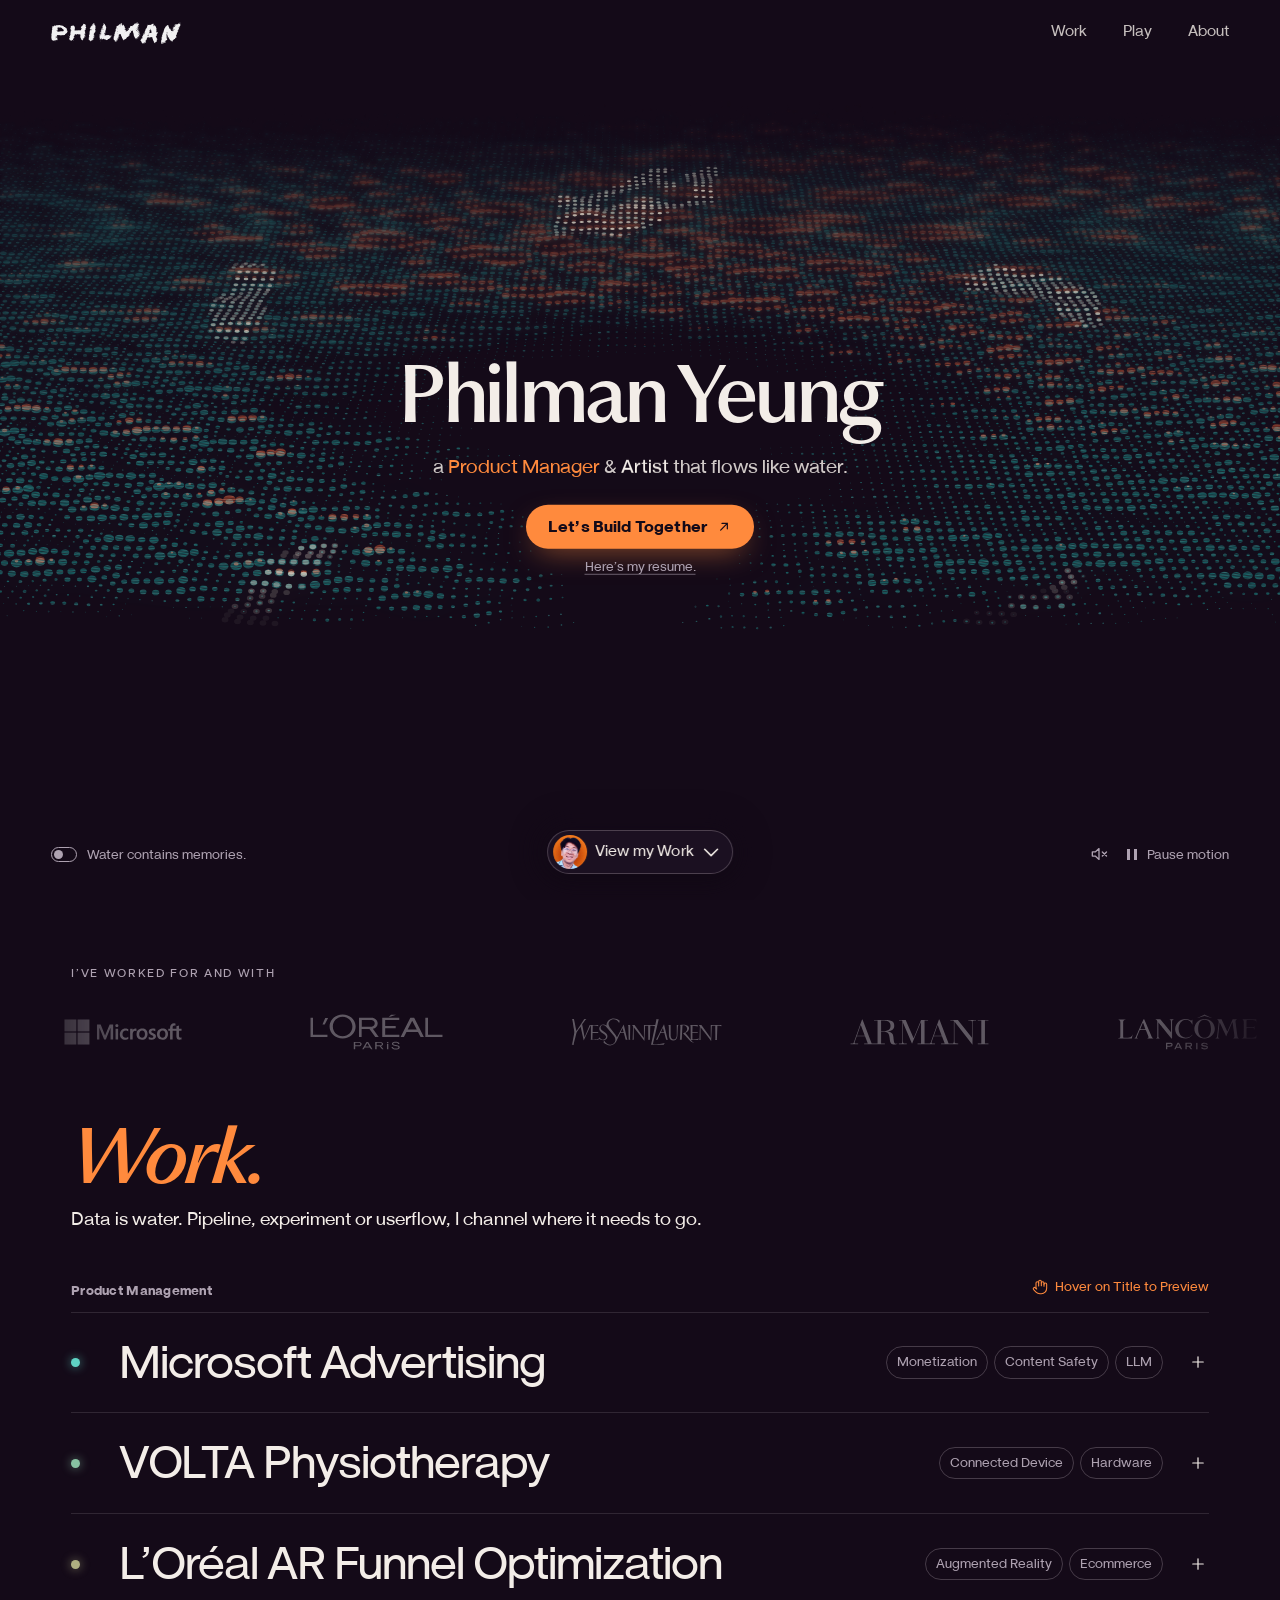
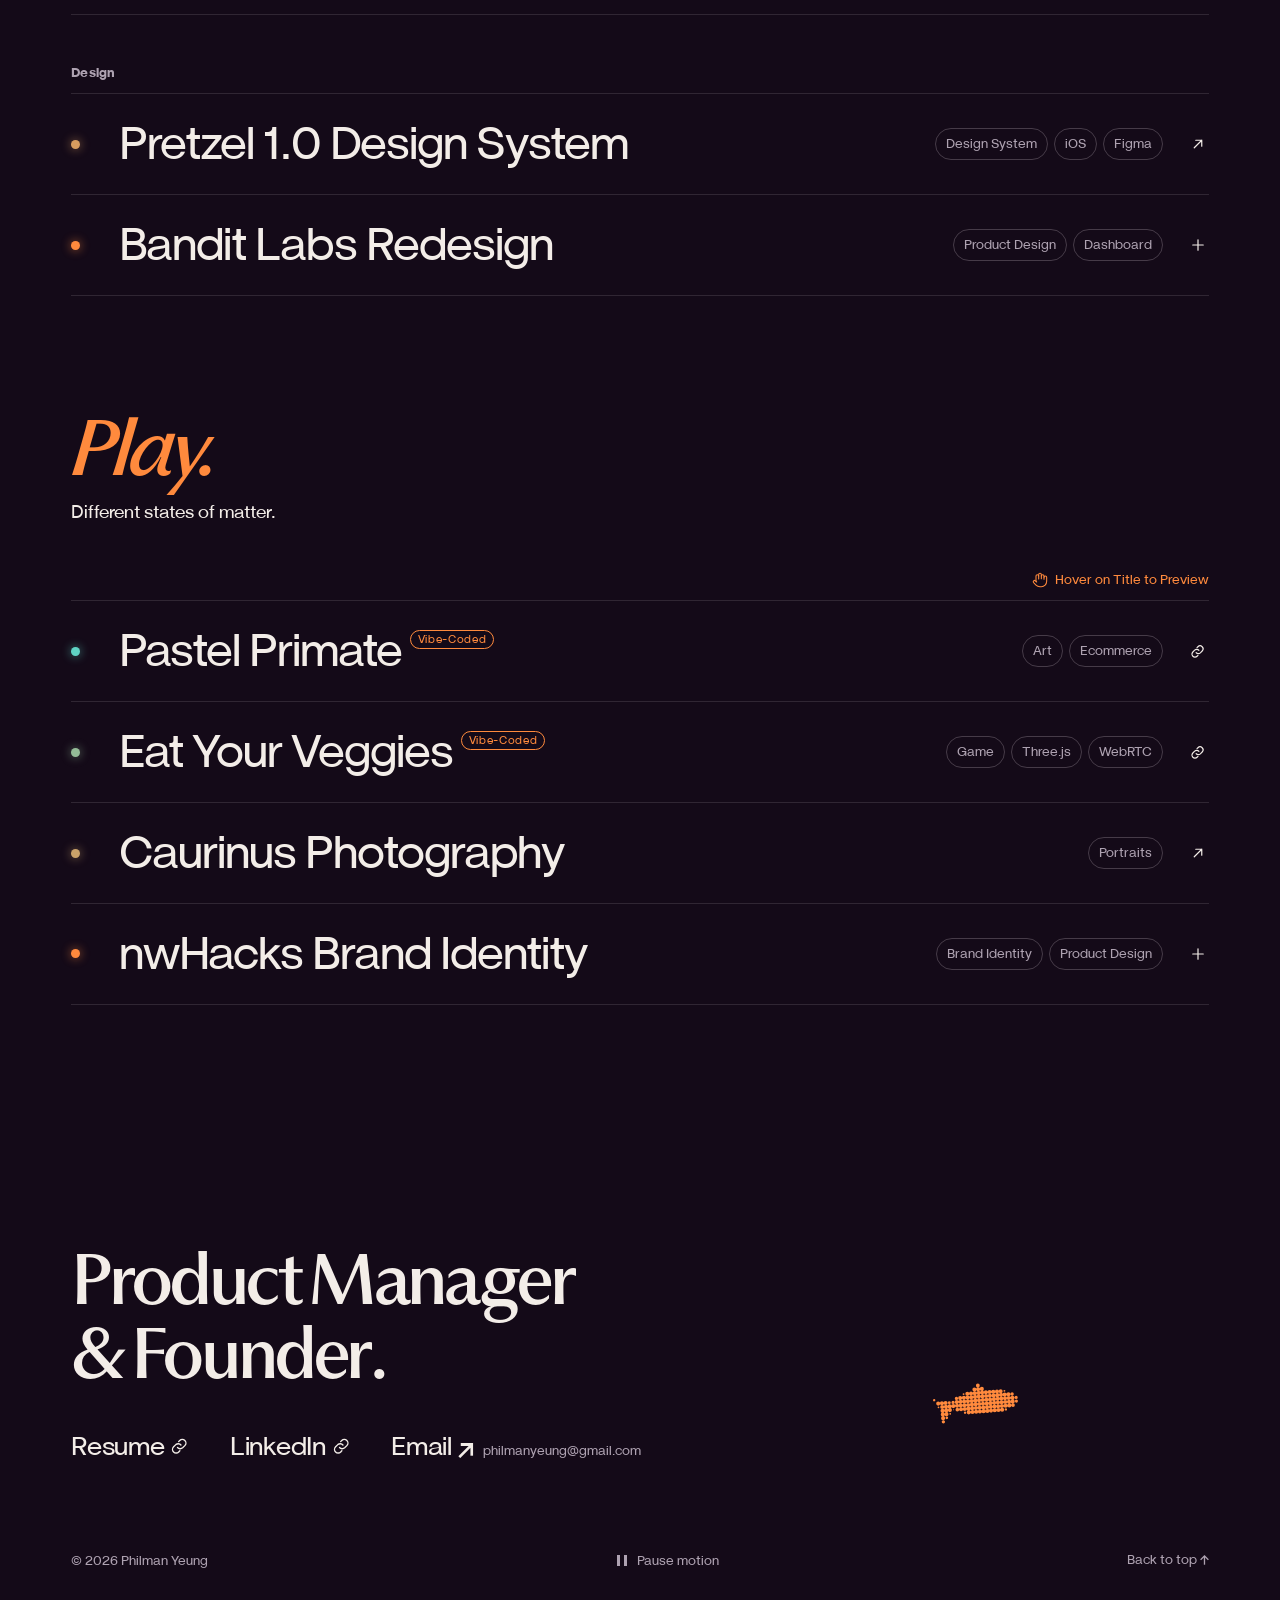
==== commit b57a6a16: "Hero artwork overhaul: memories as lit dot patches in the lake - Lake runs at 60% tempo and eases to" ====
--- a/index.html
+++ b/index.html
@@ -45,6 +45,7 @@
     <canvas class="glow" id="glow" aria-hidden="true"></canvas>
     <canvas class="water" id="water" aria-hidden="true"></canvas>
     <canvas class="haze" id="haze" aria-hidden="true"></canvas>
+    <canvas class="lit" id="lit" aria-hidden="true"></canvas>
     <div class="hero-text" id="hero-text">
       <h1 id="hero-name"></h1>
       <p id="hero-tagline"></p>
--- a/tokens.css
+++ b/tokens.css
@@ -145,6 +145,9 @@
   --drop-paper: drop-shadow(0 9px 12px rgba(8, 3, 12, 0.5)) drop-shadow(0 2px 3px rgba(8, 3, 12, 0.45));
   --drop-paper-lift: drop-shadow(0 22px 28px rgba(8, 3, 12, 0.6)) drop-shadow(0 4px 6px rgba(8, 3, 12, 0.4));
   --drop-outline: drop-shadow(0 0 1.5px rgba(12, 6, 16, 0.85)) drop-shadow(0 0 4px rgba(12, 6, 16, 0.45));
+  /* hero lake outlines: a deeper shadow lifts them off the water so they read as pressable; -hi adds a white glow on hover and the idle cue */
+  --drop-lake: drop-shadow(0 0 2px rgba(10, 4, 14, 0.95)) drop-shadow(0 0 9px rgba(10, 4, 14, 0.8)) drop-shadow(0 8px 16px rgba(0, 0, 0, 0.6));
+  --drop-lake-hi: var(--drop-lake) drop-shadow(0 0 6px rgba(255, 255, 255, 0.45));
   --feather: 0 0 22px 14px rgba(20, 10, 24, 0.72);   /* dark halo so a pill reads over water */
   --glow-cta: 0 10px 30px -10px rgba(255, 138, 61, 0.6);
   --glow-cta-hover: 0 0 0 6px rgba(255, 138, 61, 0.16), 0 14px 34px -10px rgba(255, 138, 61, 0.7);
--- a/styles.css
+++ b/styles.css
@@ -115,10 +115,8 @@
 .ctl[aria-pressed="true"] .sw { background: var(--accent); border-color: var(--accent); }
 .ctl[aria-pressed="true"] .sw i { transform: translateX(11px); background: var(--bg); }
 .ctl-r { display: flex; align-items: center; gap: var(--space-1-5); }
-/* scroll cue: a pill with Philman's photo; bobs three times, then rests */
-.cue-wrap { position: absolute; left: 50%; bottom: 0; transform: translateX(-50%); animation: cue 4.2s ease-in-out 3; }
-.cue-wrap:hover, .cue-wrap:focus-within { animation-play-state: paused; }
-@keyframes cue { 0%, 100% { translate: 0 0; } 50% { translate: 0 -4px; } }
+/* scroll cue: a pill with Philman's photo; still, so the water stays the one ambient motion */
+.cue-wrap { position: absolute; left: 50%; bottom: 0; transform: translateX(-50%); }
 .cue {
   display: inline-flex; align-items: center; gap: var(--space-2); min-height: var(--target); padding: var(--space-1) var(--space-2-5) var(--space-1) 5px;
   font-size: var(--fs-subhead); letter-spacing: var(--track-ui); white-space: nowrap; color: var(--text); text-decoration: none;
@@ -163,31 +161,39 @@
 .pz { width: 10px; height: 11px; border-left: 3px solid currentColor; border-right: 3px solid currentColor; }
 .ctl[aria-pressed="true"] .pz { border: 0; width: 0; height: 0; border-left: 10px solid currentColor; border-top: 6px solid transparent; border-bottom: 6px solid transparent; }
 
-/* Memories: white outlines of each body of water */
+/* Memories: each body of water is a patch of lit dots in the lake (water.js, #lit).
+   The outline only appears once a patch is opened. */
+.hero .lit { z-index: var(--z-art); pointer-events: none; transition: opacity var(--fade-slow) var(--ease); }
 .mem-layer { position: absolute; inset: 0; z-index: 2; pointer-events: none; }
 /* while a lake is hovered, focused or all memories are showing, its label rises above the headline (still under the controls) */
 .hero:has(.mem:hover) .mem-layer, .hero:has(.mem:focus-visible) .mem-layer, .hero.focus .mem-layer, .hero.memories .mem-layer { z-index: var(--z-hero-ctl); }
 .mem {
-  position: absolute; min-width: var(--target); min-height: var(--target); border: 0; background: none; padding: 0;
-  cursor: pointer; pointer-events: auto; color: inherit; font: inherit; transition: opacity var(--fade-slow) var(--ease);
-}
+  position: absolute; border: 0; background: none; padding: 0;
+  cursor: pointer; pointer-events: none; color: inherit; font: inherit; transition: opacity var(--fade-slow) var(--ease);
+}
+/* the target is the lit patch itself (sized in app.js from the dots); the button box stays the outline's box */
+.mem-hit { position: absolute; pointer-events: auto; border-radius: 40%; }
+.mem:focus-visible { outline: none; }
+.mem:focus-visible .mem-hit { outline: 2px solid var(--accent); outline-offset: var(--space-1); }
 .mem-fx { position: absolute; inset: 0; pointer-events: none; transform-origin: 50% 50%; transition: transform var(--move-spring) var(--ease-spring); }
 .mem.on .mem-fx { transform: translate(var(--tx, 0px), var(--ty, 0px)) scale(var(--sc, 1)); }
-.shape { position: absolute; inset: 0; width: 100%; height: 100%; overflow: visible; filter: var(--drop-outline); }
+.shape { position: absolute; inset: 0; width: 100%; height: 100%; overflow: visible; filter: var(--drop-lake);
+  opacity: 0; transition: filter var(--fade-slow) var(--ease), opacity var(--fade-slow) var(--ease); }
+.mem.on .shape { opacity: 1; }
 .shape path {
   fill: none; stroke: var(--text-strong); stroke-width: 1.8; stroke-linejoin: round; stroke-linecap: round; vector-effect: non-scaling-stroke;
   opacity: 0.78; transition: opacity var(--fade), stroke-width var(--fade);
 }
-.mem:hover .shape path, .mem:focus-visible .shape path, .mem.on .shape path, .hero.memories .shape path { opacity: 1; stroke-width: 2.3; }
-.mem:focus-visible { outline-offset: var(--space-2); }
+.mem.on .shape path { opacity: 1; stroke-width: 2.3; }
+.mem.on .shape { filter: var(--drop-lake-hi); }
 .mem-card {
-  position: absolute; left: 50%; top: calc(100% + var(--space-2-5)); white-space: nowrap; text-align: left; z-index: 2;
+  position: absolute; left: 50%; top: calc(var(--hb, 100%) + var(--space-2-5)); white-space: nowrap; text-align: left; z-index: 2;
   transform: translate(calc(-50% + var(--shift, 0px)), 6px); opacity: 0; visibility: hidden; pointer-events: none;
   background: var(--surface); box-shadow: var(--shadow-card);  /* solid: nothing behind shows through */
   border: var(--hairline) solid var(--line-2); border-radius: var(--radius-lg); padding: var(--space-2-5) var(--space-3);
   transition: opacity var(--fade), transform var(--move-spring) var(--ease-spring), visibility 0s var(--fade);
 }
-.mem.up .mem-card { top: auto; bottom: calc(100% + var(--space-2-5)); transform: translate(calc(-50% + var(--shift, 0px)), -6px); }
+.mem.up .mem-card { top: auto; bottom: calc(100% - var(--ht, 0px) + var(--space-2-5)); transform: translate(calc(-50% + var(--shift, 0px)), -6px); }
 .mem:hover .mem-card, .mem:focus-visible .mem-card, .hero.memories .mem-card {
   opacity: 1; visibility: visible; transform: translate(calc(-50% + var(--shift, 0px)), 0); transition-delay: 0s;
 }
@@ -222,6 +228,7 @@
 .mem.on .mem-snap { transform: translate(var(--mx), var(--my)) rotate(var(--r)) scale(var(--s)); --mx: calc(var(--tx, 0px) + var(--sdx, 0px)); --my: calc(var(--ty, 0px) + var(--sdy, 0px)); --s: 2.9; transition-delay: calc(var(--stagger) * 2), calc(var(--stagger) * 2), 0s; }
 .mem.on .mem-snap:hover { --s: 3.1; transition-delay: 0s; }
 .mem.has-snap:hover { z-index: 4; }
+.mem:hover { z-index: 4; }
 .hero.focus .mem:not(.on) .mem-snap { opacity: 0.2; }
 @media (max-width: 760px) {
   .mem-snap { padding: var(--space-0-5); bottom: -6px; }
@@ -238,6 +245,8 @@
 .hero.memories .water, .hero.memories .haze { opacity: 0.5; }
 .hero.focus .hero-text { opacity: 0.1; }
 .hero.focus .mem:not(.on) { opacity: 0.25; }
+/* the open memory's dots stay bright; the engine dims the other patches itself */
+.hero.focus .lit { opacity: 0.85; }
 
 /* Sections */
 .section { padding: var(--section-y) 0 0; }
@@ -499,7 +508,7 @@
 
 /* Closing section: heron + links */
 .defs { position: absolute; width: 0; height: 0; overflow: hidden; }
-.section.about { position: relative; padding-top: clamp(40px, 5vw, 72px); padding-bottom: var(--space-14); overflow: hidden; }
+.section.about { position: relative; padding-top: clamp(164px, 18.5vw, 280px); /* room to breathe after Play */ padding-bottom: var(--space-14); overflow: hidden; }
 @media (max-width: 760px) { .section.about { padding-bottom: var(--space-24); } }
 .about .wrap { position: relative; z-index: 1; pointer-events: none; }
 .about .wrap a, .about .wrap button { pointer-events: auto; }
@@ -509,7 +518,7 @@
   border-radius: 40px; cursor: pointer; will-change: transform;
 }
 .fish-bait:focus-visible { outline: var(--focus-ring) solid var(--accent); outline-offset: var(--space-0-5); }
-.about h2.sec { padding-top: 0; font-size: var(--fs-display-xl); line-height: var(--lh-title); }
+.about h2.sec { padding-top: 0; font-size: clamp(2.5rem, 5.6vw, 5.5rem); /* 40-88, quieter closing heading */ line-height: var(--lh-title); }
 .links { list-style: none; display: flex; flex-wrap: wrap; gap: var(--space-3) var(--space-10); margin-top: 36px; }
 .links a, .links .todo { font-size: var(--fs-link-lg); text-decoration: none; letter-spacing: var(--track-tight); }
 .links a span { display: inline-block; transition: transform var(--move-slow) var(--ease); }
@@ -560,8 +569,9 @@
   .group-top { flex-direction: column-reverse; align-items: flex-start; gap: 0; }
   .group-top .hint { margin: 0; padding-bottom: var(--space-2); }
 }
-/* the hand waves three times, then rests */
-.hint .hand { display: inline-flex; color: var(--accent-2); transform-origin: 50% 90%; animation: wave 2.4s ease-in-out 3; }
+/* the hand waves once, the first time the hint scrolls into view (app.js adds .waved) */
+.hint .hand { display: inline-flex; color: var(--accent-2); transform-origin: 50% 90%; }
+.hint.waved .hand { animation: wave 2.4s ease-in-out 1; }
 @keyframes wave {
   0%, 100% { transform: translateY(0) rotate(0deg); }
   15% { transform: translateY(-2px) rotate(-14deg); }
@@ -667,7 +677,7 @@
   .logo-item[aria-hidden="true"] { display: none; }
   .rv, .split .w > span, .hero-text > *, .pnote, .ph-open img { transform: none; filter: none; }
   .pnote { opacity: 1; transition-delay: 0s; }
-  .cue-wrap, .hint .hand { animation: none; }
+  .hint .hand { animation: none; }
   .demo-fish { display: none; }
 }
 
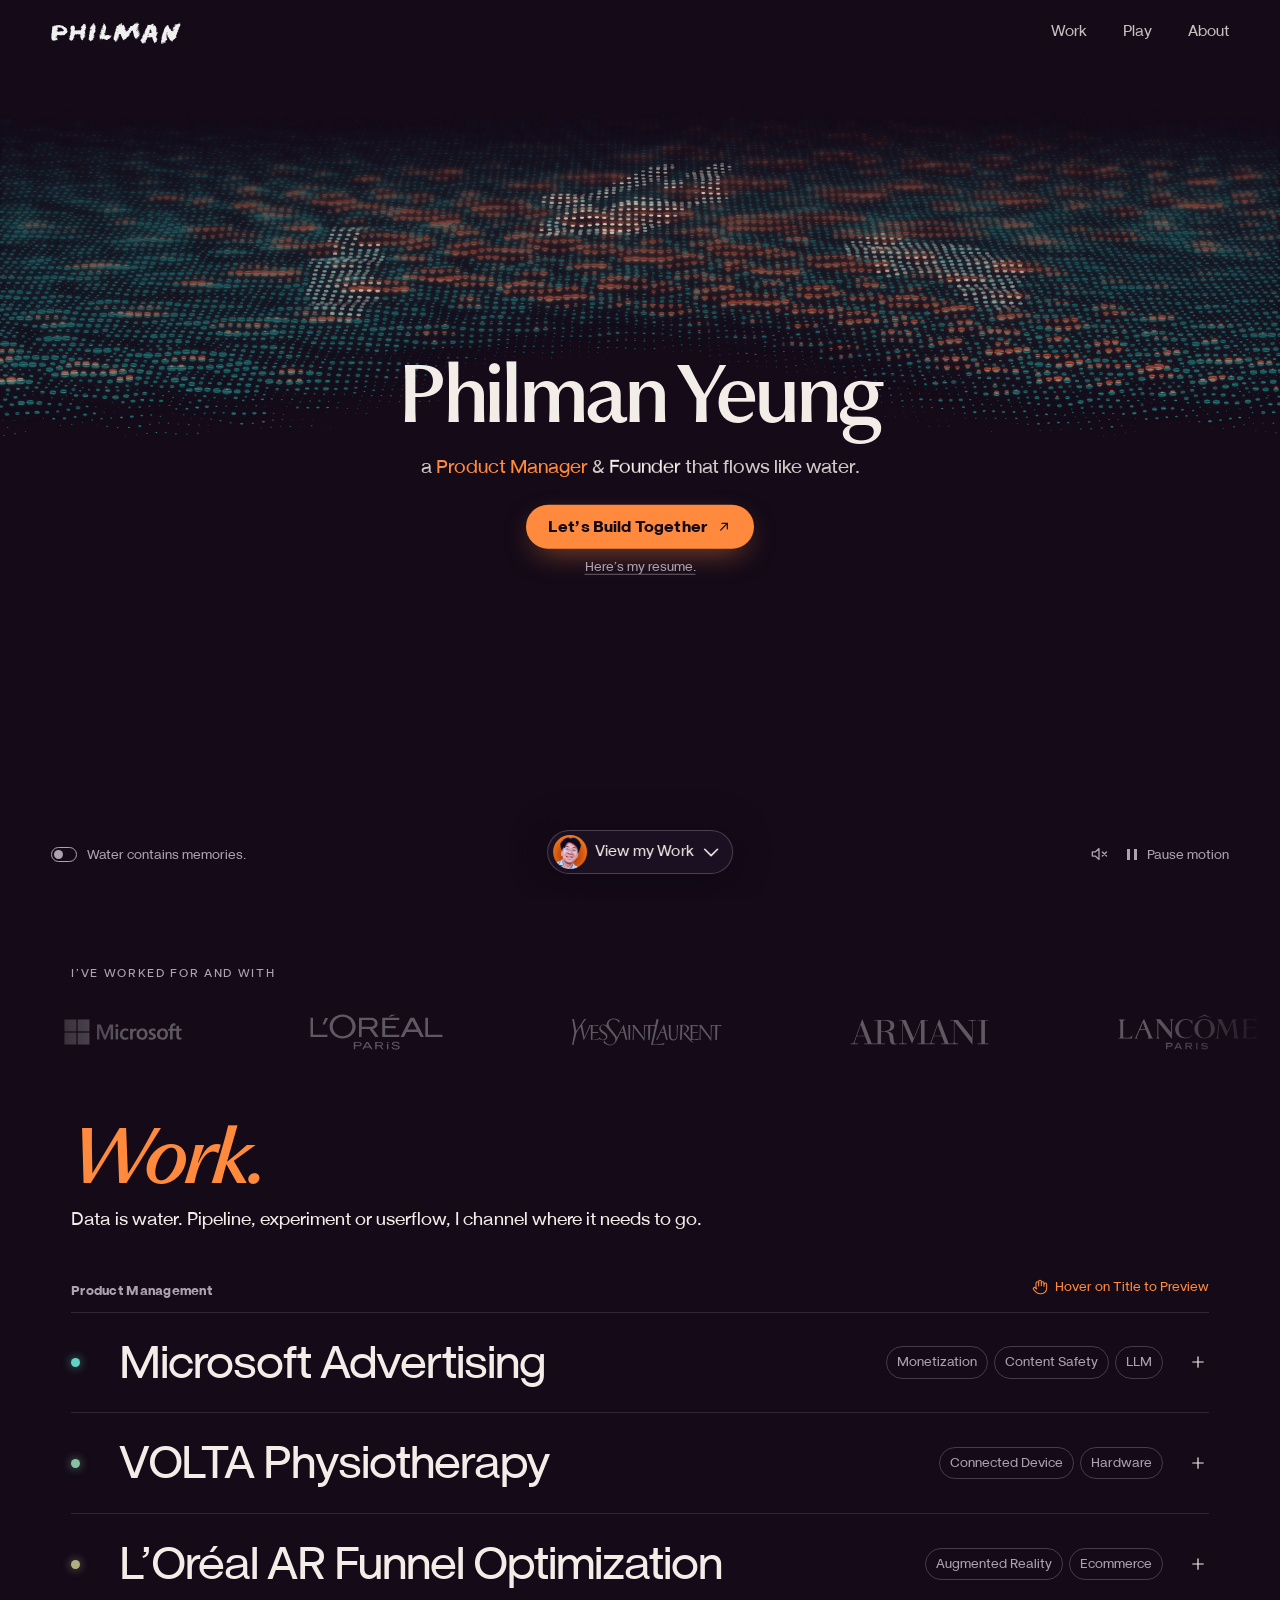
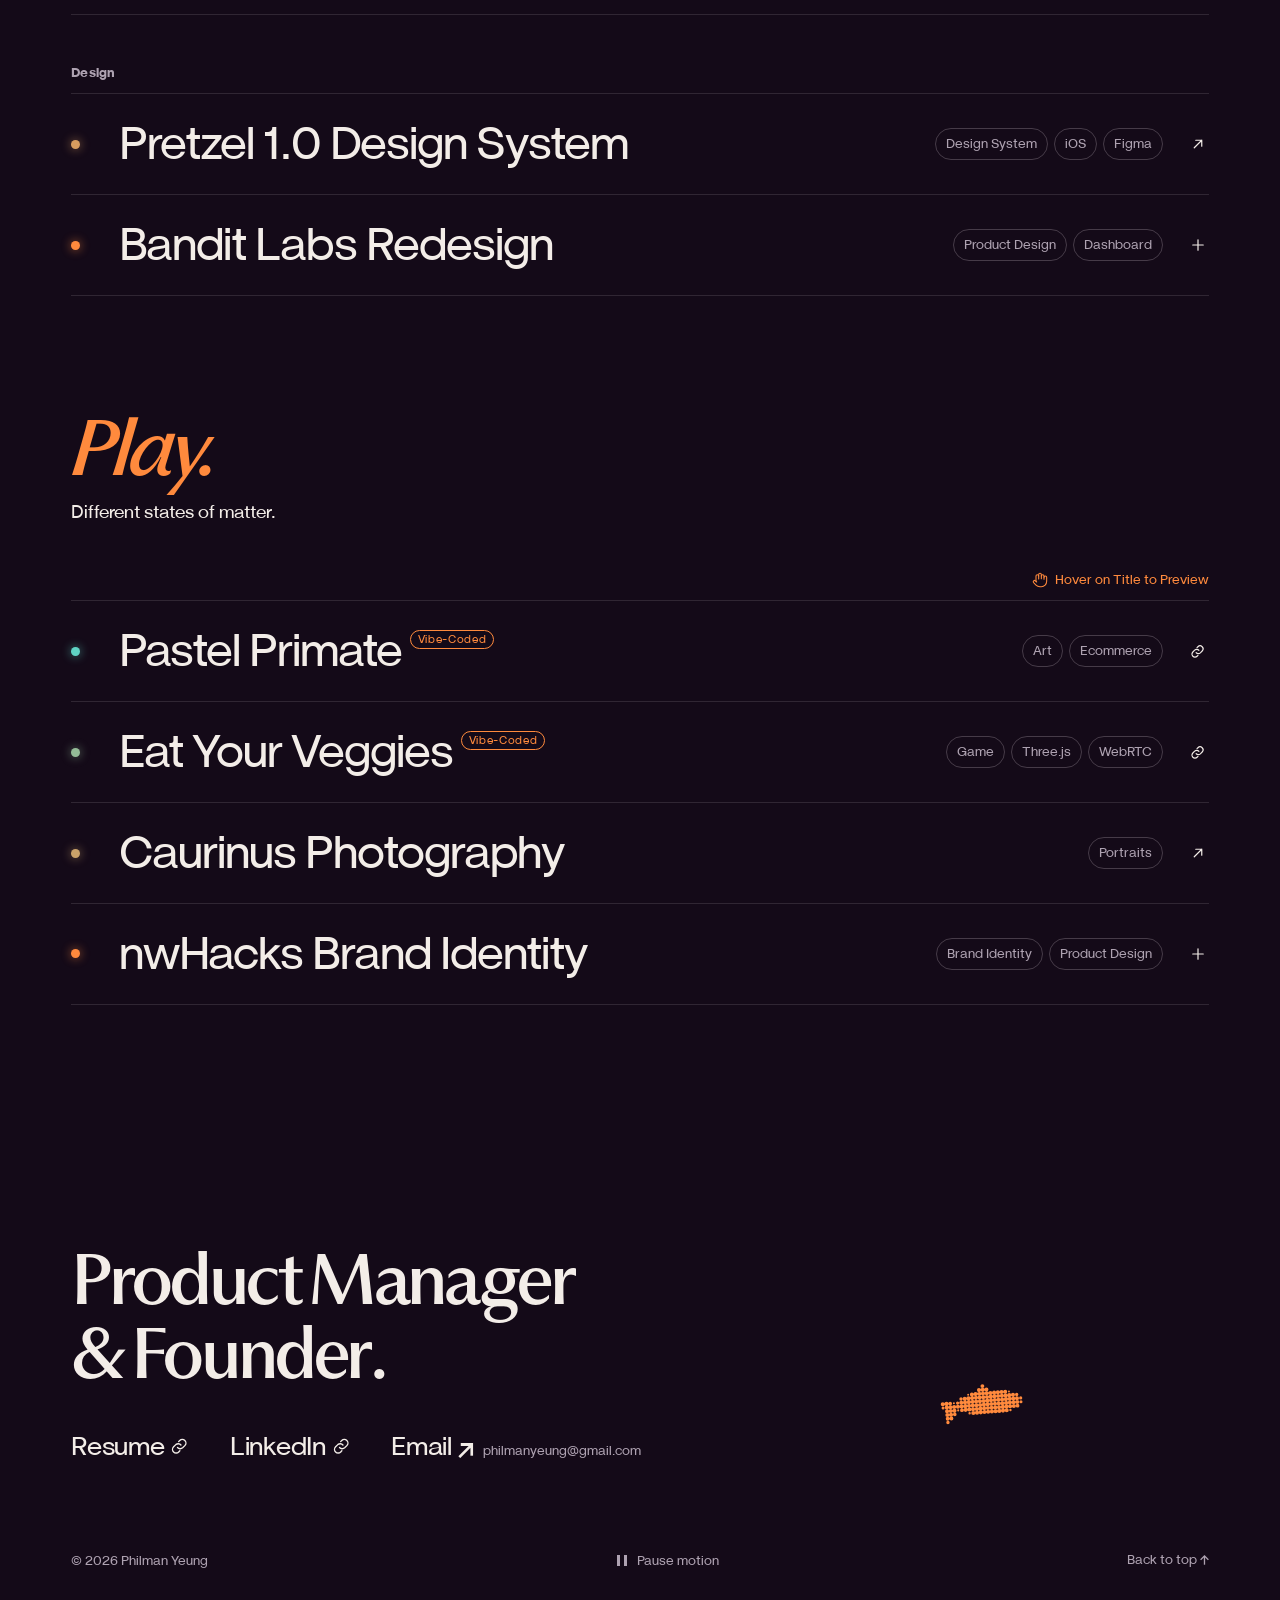
==== commit bd198f47: "Add PostHog analytics via shared posthog.js (v11.27.2026) Co-Authored-By: Claude Sonnet 5.5 <noreply" ====
--- a/index.html
+++ b/index.html
@@ -26,6 +26,7 @@
 <script src="/motion.js"></script>
 <link rel="stylesheet" href="/tokens.css">
 <link rel="stylesheet" href="/styles.css">
+<script src="/posthog.js"></script>
 </head>
 <body>
 <a class="skip" href="#work">Skip to work</a>
--- a/styles.css
+++ b/styles.css
@@ -179,13 +179,16 @@
 .mem.on .mem-fx { transform: translate(var(--tx, 0px), var(--ty, 0px)) scale(var(--sc, 1)); }
 .shape { position: absolute; inset: 0; width: 100%; height: 100%; overflow: visible; filter: var(--drop-lake);
   opacity: 0; transition: filter var(--fade-slow) var(--ease), opacity var(--fade-slow) var(--ease); }
-.mem.on .shape { opacity: 1; }
+.mem.on .shape, .hero.memories .shape { opacity: 1; }
+/* a faint white bloom so the outline reads brighter over the lit dots; kept tight because it grows with the outline */
+.mem.on .shape, .hero.memories .shape { filter: var(--drop-lake) drop-shadow(0 0 1.5px rgba(255, 255, 255, 0.35)); }
 .shape path {
   fill: none; stroke: var(--text-strong); stroke-width: 1.8; stroke-linejoin: round; stroke-linecap: round; vector-effect: non-scaling-stroke;
-  opacity: 0.78; transition: opacity var(--fade), stroke-width var(--fade);
-}
-.mem.on .shape path { opacity: 1; stroke-width: 2.3; }
-.mem.on .shape { filter: var(--drop-lake-hi); }
+  opacity: 0.9; transition: opacity var(--fade), stroke-width var(--fade);
+}
+.mem.on .shape path, .hero.memories .shape path { opacity: 1; stroke-width: 2.3; }
+/* the open outline grows by --sc; the drop-shadow filter makes the browser scale the stroke with it, so divide it back to 2.3px */
+.mem.on .shape path { stroke-width: calc(2.3px / var(--sc, 1)); }
 .mem-card {
   position: absolute; left: 50%; top: calc(var(--hb, 100%) + var(--space-2-5)); white-space: nowrap; text-align: left; z-index: 2;
   transform: translate(calc(-50% + var(--shift, 0px)), 6px); opacity: 0; visibility: hidden; pointer-events: none;
